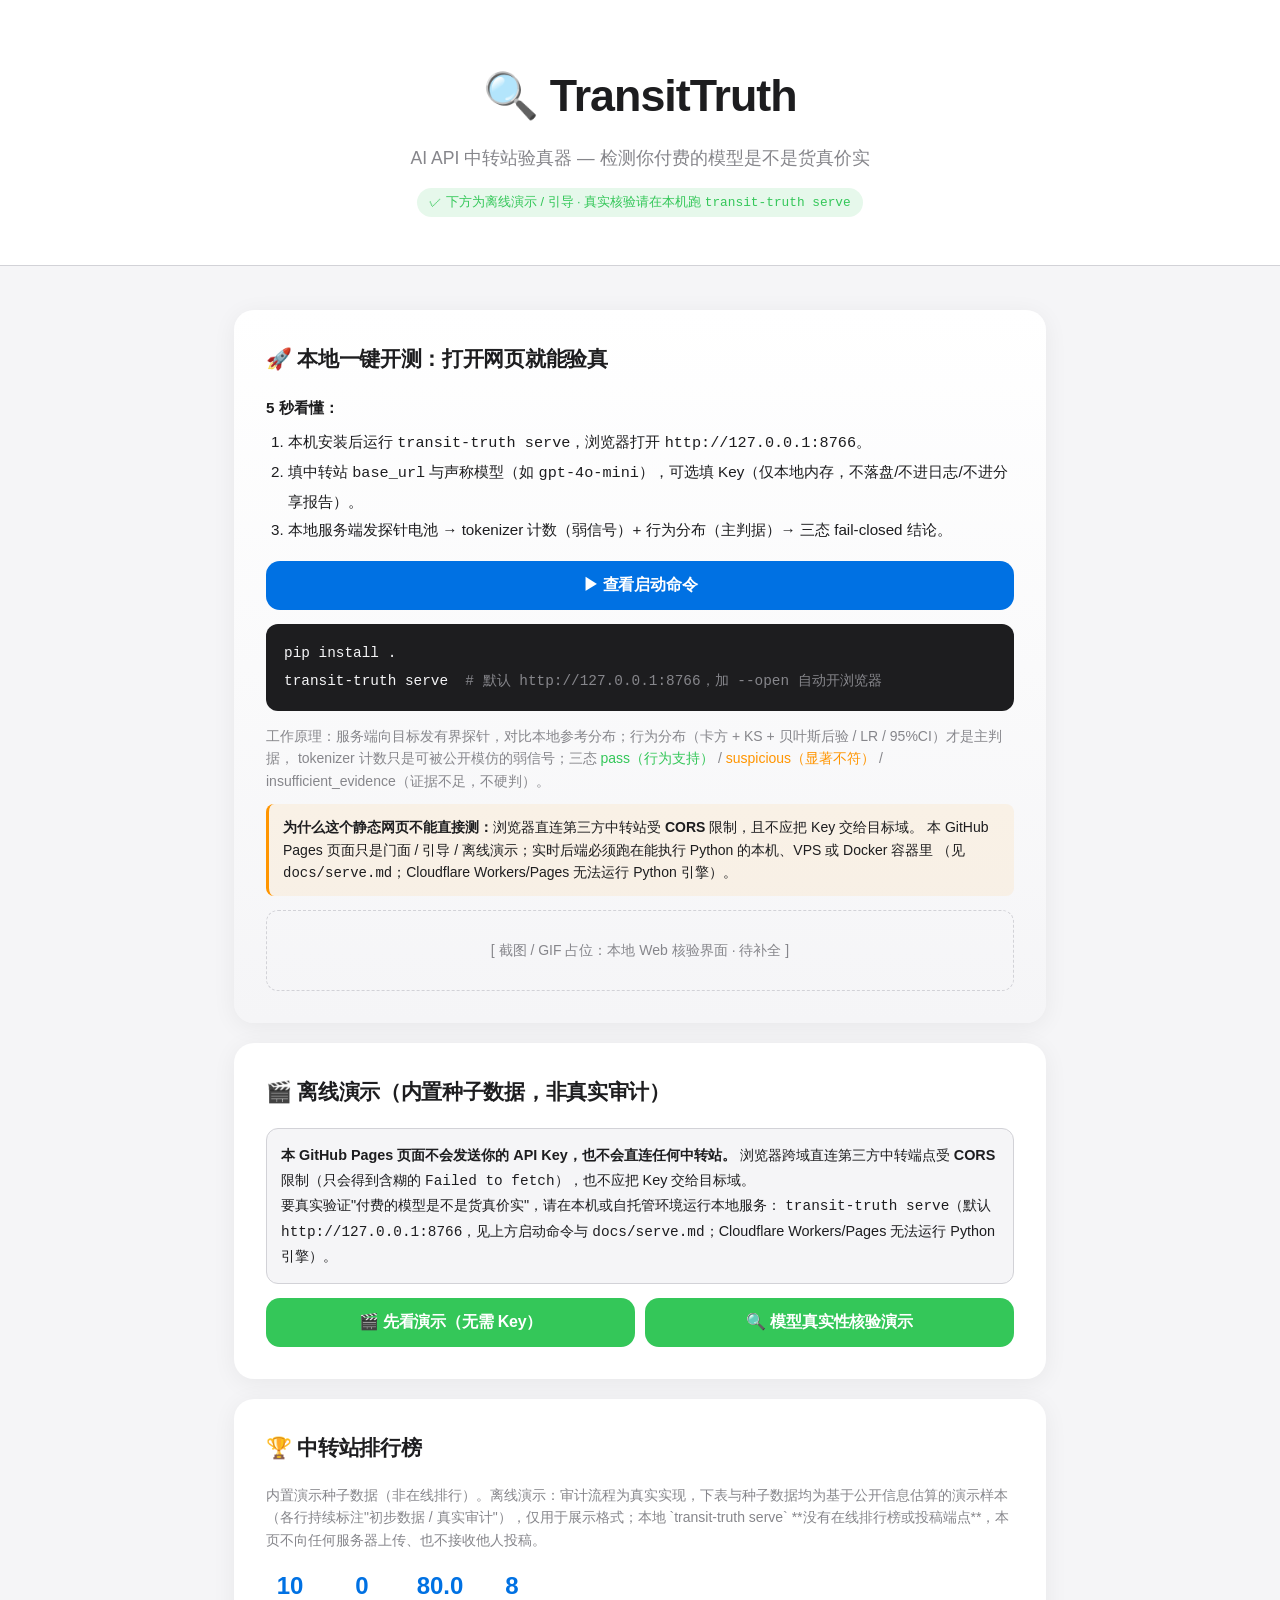
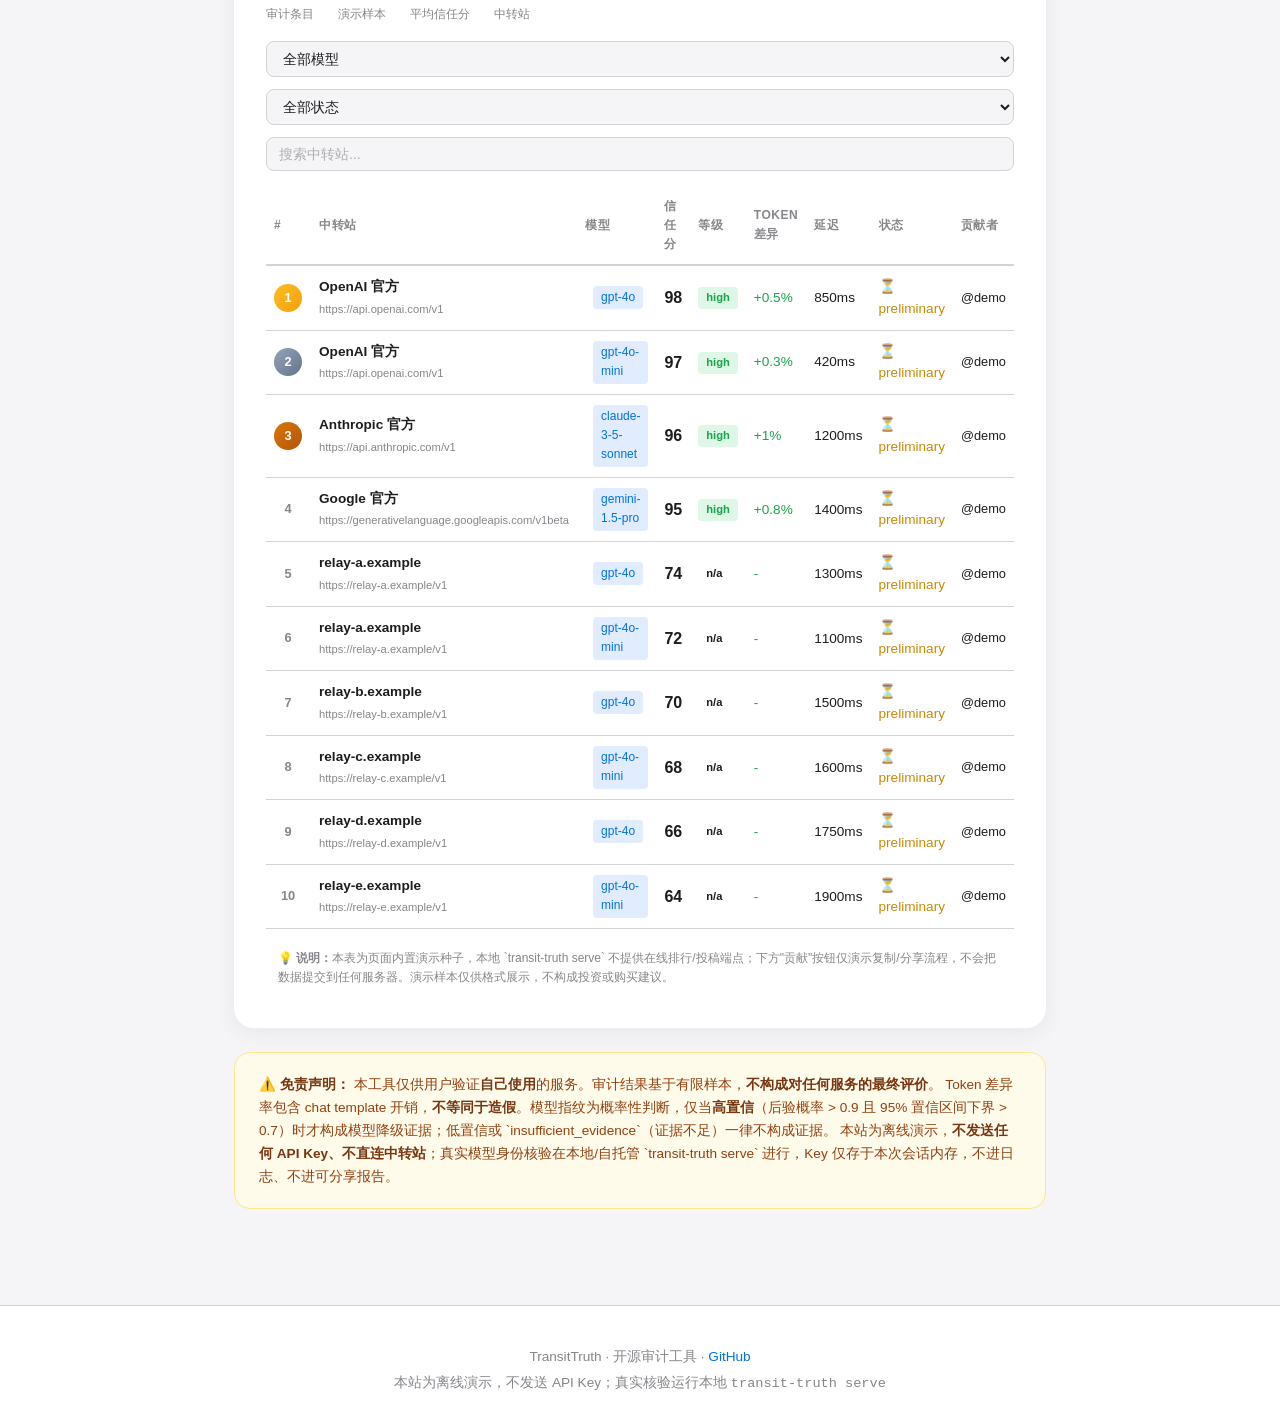
==== index.html @ bf2144f4 "docs: align honesty wording, drop fictional channels, remove orphaned facade table/CSS - README: bac" ====
<!DOCTYPE html>
<html lang="zh-CN">
<head>
<meta charset="UTF-8">
<meta name="viewport" content="width=device-width, initial-scale=1.0">
<title>TransitTruth - AI API 安全审计平台</title>
<meta name="description" content="TransitTruth 本地/自托管模型身份核验工具：行为指纹 + tokenizer 比对，三态 fail-closed 报告，识别中转站模型降级/偷换。本站为离线演示与引导，真实核验运行本地 transit-truth serve。">
<link rel="icon" href="data:image/svg+xml,%3Csvg xmlns='http://www.w3.org/2000/svg' viewBox='0 0 100 100'%3E%3Crect width='100' height='100' rx='22' fill='%231d1d1f'/%3E%3Ctext x='50' y='68' font-size='52' text-anchor='middle'%3E%F0%9F%9B%A1%3C/text%3E%3C/svg%3E">
<meta property="og:type" content="website">
<meta property="og:site_name" content="TransitTruth">
<meta property="og:title" content="TransitTruth — 你付费的模型是真的吗？本地一键核验">
<meta property="og:description" content="本地/自托管 transit-truth serve 发探针比对行为指纹与 tokenizer，识别模型降级/偷换。本站为离线演示，不发送任何 API Key。">
<meta property="og:url" content="https://dafahaha.github.io/transit-truth/">
<meta property="og:image" content="https://dafahaha.github.io/transit-truth/docs/banner_1280x640.png">
<meta property="og:image:width" content="1280">
<meta property="og:image:height" content="640">
<meta name="twitter:card" content="summary_large_image">
<meta name="twitter:title" content="TransitTruth — 你的 GPT-4 是真的吗？">
<meta name="twitter:description" content="本地 transit-truth serve 核验中转站模型真伪；本站为离线演示，不发送 API Key。">
<meta name="twitter:image" content="https://dafahaha.github.io/transit-truth/docs/banner_1280x640.png">
<style>
  :root {
    --bg: #f5f5f7;
    --card: #ffffff;
    --card-bg: rgba(255, 255, 255, 0.72);
    --bg-secondary: #ffffff;
    --border: #d2d2d7;
    --text: #1d1d1f;
    --muted: #86868b;
    --accent: #0071e3;
    --accent-hover: #0077ed;
    --green: #34c759;
    --yellow: #ffcc00;
    --orange: #ff9500;
    --red: #ff3b30;
    --purple: #af52de;
    --shadow: 0 4px 24px rgba(0, 0, 0, 0.06);
    --shadow-hover: 0 8px 32px rgba(0, 0, 0, 0.1);
  }
  * { margin: 0; padding: 0; box-sizing: border-box; }
  body {
    font-family: -apple-system, BlinkMacSystemFont, "SF Pro Display", "SF Pro Text", "Helvetica Neue", Helvetica, Arial, sans-serif;
    background: var(--bg);
    color: var(--text);
    min-height: 100vh;
    line-height: 1.6;
    -webkit-font-smoothing: antialiased;
    -moz-osx-font-smoothing: grayscale;
  }
  .container { max-width: 860px; margin: 0 auto; padding: 24px; }
  header {
    text-align: center;
    padding: 60px 20px 48px;
    background: #ffffff;
    border-bottom: 1px solid var(--border);
  }
  header h1 {
    font-size: 2.8rem;
    font-weight: 700;
    color: var(--text);
    letter-spacing: -1px;
    margin-bottom: 12px;
  }
  header h1 .accent { color: var(--accent); }
  header p { color: var(--muted); font-size: 1.1rem; font-weight: 400; }
  .badge {
    display: inline-block;
    padding: 4px 12px;
    border-radius: 20px;
    font-size: 0.8rem;
    font-weight: 500;
    margin-top: 16px;
    background: rgba(0, 113, 227, 0.1);
    color: var(--accent);
  }
  .badge-green { background: rgba(52, 199, 89, 0.12); color: var(--green); }
  .card {
    background: var(--card);
    border: none;
    border-radius: 20px;
    padding: 32px;
    margin: 20px 0;
    box-shadow: var(--shadow);
    transition: box-shadow 0.3s ease;
  }
  .card:hover { box-shadow: var(--shadow-hover); }
  .card h2 {
    font-size: 1.3rem;
    font-weight: 600;
    margin-bottom: 20px;
    display: flex;
    align-items: center;
    gap: 10px;
    letter-spacing: -0.3px;
  }
  .form-group { margin-bottom: 20px; }
  .form-group label {
    display: block;
    font-size: 0.9rem;
    font-weight: 500;
    margin-bottom: 8px;
    color: var(--text);
  }
  .form-group label .required { color: var(--red); }
  input, select {
    width: 100%;
    padding: 14px 16px;
    background: #f5f5f7;
    border: 1.5px solid transparent;
    border-radius: 12px;
    color: var(--text);
    font-size: 0.95rem;
    transition: all 0.2s ease;
    font-family: inherit;
  }
  input:focus, select:focus {
    outline: none;
    border-color: var(--accent);
    background: #ffffff;
    box-shadow: 0 0 0 4px rgba(0, 113, 227, 0.1);
  }
  input::placeholder { color: #aeaeb2; }
  .row { display: flex; gap: 16px; }
  .row .form-group { flex: 1; }
  .mode-toggle {
    display: flex;
    gap: 8px;
    margin-bottom: 20px;
    background: #f5f5f7;
    padding: 4px;
    border-radius: 12px;
  }
  .mode-btn {
    flex: 1;
    padding: 10px;
    background: transparent;
    border: none;
    border-radius: 8px;
    color: var(--muted);
    cursor: pointer;
    font-size: 0.9rem;
    font-weight: 500;
    transition: all 0.2s ease;
    font-family: inherit;
  }
  .mode-btn.active {
    background: #ffffff;
    color: var(--text);
    box-shadow: 0 2px 8px rgba(0, 0, 0, 0.08);
  }
  .btn {
    display: inline-flex;
    align-items: center;
    justify-content: center;
    gap: 8px;
    padding: 14px 28px;
    background: var(--accent);
    color: white;
    border: none;
    border-radius: 8px;
    font-size: 1rem;
    font-weight: 600;
    cursor: pointer;
    transition: all 0.2s ease;
    width: 100%;
    border: none;
    border-radius: 14px;
    background: var(--accent);
    color: #ffffff;
    font-family: inherit;
    letter-spacing: -0.2px;
  }
  .btn:hover { background: var(--accent-hover); transform: translateY(-1px); box-shadow: 0 4px 12px rgba(0, 113, 227, 0.3); }
  .btn:active { transform: translateY(0); }
  .btn:disabled { background: #aeaeb2; cursor: not-allowed; transform: none; box-shadow: none; }
  .btn-row { display: flex; gap: 10px; }
  .btn-row .btn { flex: 1; }
  .btn-demo { background: #34c759; }
  .btn-demo:hover { background: #28a745; box-shadow: 0 4px 12px rgba(52, 199, 89, 0.3); }
  .btn-secondary {
    background: #f5f5f7;
    border: none;
    color: var(--text);
  }
  .btn-secondary:hover { background: #e8e8ed; color: var(--text); transform: translateY(-1px); box-shadow: 0 4px 12px rgba(0, 0, 0, 0.08); }
  .progress-container {
    margin: 24px 0;
    display: none;
  }
  .progress-bar {
    width: 100%;
    height: 6px;
    background: #e8e8ed;
    border-radius: 3px;
    overflow: hidden;
  }
  .progress-fill {
    height: 100%;
    background: var(--accent);
    border-radius: 3px;
    transition: width 0.3s ease;
    width: 0%;
  }
  .progress-text {
    text-align: center;
    font-size: 0.85rem;
    color: var(--muted);
    margin-top: 10px;
  }
  .result-header {
    display: flex;
    align-items: center;
    justify-content: space-between;
    margin-bottom: 24px;
    padding-bottom: 24px;
    border-bottom: 1px solid #f0f0f0;
  }
  .score-circle {
    width: 96px;
    height: 96px;
    border-radius: 50%;
    display: flex;
    flex-direction: column;
    align-items: center;
    justify-content: center;
    font-weight: 700;
  }
  .score-circle .score { font-size: 1.8rem; letter-spacing: -1px; }
  .score-circle .label { font-size: 0.7rem; opacity: 0.7; font-weight: 500; }
  .score-high { background: rgba(52, 199, 89, 0.12); color: var(--green); }
  .score-medium { background: rgba(255, 204, 0, 0.15); color: #b8860b; }
  .score-low { background: rgba(255, 149, 0, 0.12); color: var(--orange); }
  .score-critical { background: rgba(255, 59, 48, 0.1); color: var(--red); }
  .check-item {
    display: flex;
    align-items: center;
    padding: 14px 16px;
    background: #f5f5f7;
    border-radius: 12px;
    margin-bottom: 8px;
  }
  .check-icon {
    width: 28px;
    height: 28px;
    border-radius: 50%;
    display: flex;
    align-items: center;
    justify-content: center;
    font-size: 0.8rem;
    font-weight: 700;
    margin-right: 12px;
    flex-shrink: 0;
  }
  .check-pass { background: rgba(34,197,94,0.15); color: var(--green); }
  .check-fail { background: rgba(239,68,68,0.15); color: var(--red); }
  .check-info { width: 100%; }
  .check-name { font-weight: 600; font-size: 0.9rem; }
  .check-details { font-size: 0.8rem; color: var(--muted); margin-top: 2px; }
  .check-score { margin-left: auto; font-weight: 700; font-size: 0.9rem; }

  /* 模型参考数据样式 */
  .model-reference {
    background: #f5f5f7;
    border-radius: 16px;
    padding: 20px 24px;
    margin: 20px 0;
  }
  .ref-header {
    display: flex;
    justify-content: space-between;
    align-items: center;
    margin-bottom: 16px;
    flex-wrap: wrap;
    gap: 8px;
  }
  .ref-title { font-weight: 600; font-size: 1rem; color: var(--text); }
  .ref-source { font-size: 0.75rem; color: var(--muted); }
  .ref-grid {
    display: grid;
    grid-template-columns: repeat(auto-fill, minmax(140px, 1fr));
    gap: 12px;
  }
  .ref-item {
    background: #ffffff;
    border-radius: 12px;
    padding: 12px 14px;
  }
  .ref-label { font-size: 0.75rem; color: var(--muted); margin-bottom: 4px; }
  .ref-value { font-size: 0.95rem; font-weight: 600; color: var(--text); }
  .ref-unit { font-size: 0.7rem; color: var(--muted); font-weight: 400; margin-left: 2px; }
  .tier-badge {
    display: inline-block;
    padding: 2px 8px;
    border-radius: 6px;
    font-size: 0.75rem;
    font-weight: 600;
  }
  .tier-旗舰 { background: rgba(0, 113, 227, 0.1); color: var(--accent); }
  .tier-中端 { background: rgba(255, 149, 0, 0.1); color: var(--orange); }
  .tier-轻量 { background: rgba(52, 199, 89, 0.1); color: var(--green); }
  .ref-compare {
    margin-top: 16px;
    padding-top: 16px;
    border-top: 1px solid #e8e8ed;
  }
  .ref-compare-title { font-size: 0.85rem; font-weight: 600; margin-bottom: 8px; }
  .ref-compare-row {
    display: flex;
    gap: 16px;
    font-size: 0.85rem;
    color: var(--muted);
    flex-wrap: wrap;
    align-items: center;
  }
  .ref-compare-result { font-weight: 600; }
  .ref-compare-result.good { color: var(--green); }
  .ref-compare-result.bad { color: var(--red); }

  .detail-section { margin-top: 20px; }
  .detail-section h3 {
    font-size: 1rem;
    margin-bottom: 12px;
    color: var(--muted);
    border-bottom: 1px solid var(--border);
    padding-bottom: 8px;
  }
  .data-table { width: 100%; font-size: 0.85rem; border-collapse: collapse; }
  .data-table td { padding: 6px 8px; border-bottom: 1px solid var(--border); }
  .data-table td:first-child { color: var(--muted); font-weight: 600; width: 40%; }
  .actions { display: flex; gap: 12px; margin-top: 24px; flex-wrap: wrap; }
  .actions .btn { flex: 1; min-width: 140px; font-size: 0.9rem; padding: 12px 16px; }
  .disclaimer {
    background: #fffbeb;
    border: 1px solid #fde68a;
    border-radius: 16px;
    padding: 20px 24px;
    margin: 24px 0;
    font-size: 0.85rem;
    color: #92400e;
    line-height: 1.7;
  }
  .disclaimer strong { color: #78350f; }
  footer {
    text-align: center;
    padding: 40px 20px;
    color: var(--muted);
    font-size: 0.85rem;
    border-top: 1px solid var(--border);
    margin-top: 48px;
    background: #ffffff;
  }
  footer a { color: var(--accent); text-decoration: none; font-weight: 500; }
  footer a:hover { text-decoration: underline; }
  .hidden { display: none !important; }
  .loading-dots::after {
    content: '';
    animation: dots 1.5s steps(4, end) infinite;
  }
  @keyframes dots {
    0%, 20% { content: ''; }
    40% { content: '.'; }
    60% { content: '..'; }
    80%, 100% { content: '...'; }
  }
  .model-tag {
    display: inline-block;
    padding: 2px 8px;
    background: rgba(59,130,246,0.15);
    color: var(--accent);
    border-radius: 4px;
    font-size: 0.75rem;
    margin-left: 8px;
  }
  /* ─── 排行榜样式 ─── */
  .ranking-controls {
    display: flex;
    gap: 12px;
    margin-bottom: 16px;
    flex-wrap: wrap;
    align-items: center;
  }
  .ranking-controls select, .ranking-controls input {
    padding: 8px 12px;
    border: 1px solid var(--border);
    border-radius: 8px;
    font-size: 0.875rem;
    background: var(--bg);
    color: var(--text);
  }
  .ranking-controls select:focus, .ranking-controls input:focus {
    outline: none;
    border-color: var(--accent);
  }
  .ranking-table {
    width: 100%;
    border-collapse: collapse;
    font-size: 0.85rem;
  }
  .ranking-table th {
    text-align: left;
    padding: 10px 8px;
    border-bottom: 2px solid var(--border);
    color: var(--muted);
    font-weight: 600;
    font-size: 0.75rem;
    text-transform: uppercase;
    letter-spacing: 0.5px;
    cursor: pointer;
    user-select: none;
  }
  .ranking-table th:hover {
    color: var(--accent);
  }
  .ranking-table th.sorted::after {
    content: ' ↓';
  }
  .ranking-table th.sorted-asc::after {
    content: ' ↑';
  }
  .ranking-table td {
    padding: 10px 8px;
    border-bottom: 1px solid var(--border);
  }
  .ranking-table tr:hover {
    background: rgba(59,130,246,0.04);
  }
  .rank-badge {
    display: inline-flex;
    align-items: center;
    justify-content: center;
    width: 28px;
    height: 28px;
    border-radius: 50%;
    font-weight: 700;
    font-size: 0.8rem;
  }
  .rank-1 { background: linear-gradient(135deg, #fbbf24, #f59e0b); color: white; }
  .rank-2 { background: linear-gradient(135deg, #94a3b8, #64748b); color: white; }
  .rank-3 { background: linear-gradient(135deg, #d97706, #b45309); color: white; }
  .rank-other { background: var(--bg-secondary); color: var(--muted); }
  .trust-badge {
    display: inline-block;
    padding: 2px 8px;
    border-radius: 4px;
    font-size: 0.7rem;
    font-weight: 600;
  }
  .trust-high { background: rgba(34,197,94,0.15); color: #16a34a; }
  .trust-medium { background: rgba(234,179,8,0.15); color: #ca8a04; }
  .trust-low { background: rgba(249,115,22,0.15); color: #ea580c; }
  .trust-critical { background: rgba(239,68,68,0.15); color: #dc2626; }
  .status-verified { color: #16a34a; font-weight: 600; }
  .status-preliminary { color: #ca8a04; }
  .ranking-summary {
    display: flex;
    gap: 24px;
    margin-bottom: 16px;
    flex-wrap: wrap;
  }
  .ranking-stat {
    text-align: center;
  }
  .ranking-stat .value {
    font-size: 1.5rem;
    font-weight: 700;
    color: var(--accent);
  }
  .ranking-stat .label {
    font-size: 0.75rem;
    color: var(--muted);
  }
  .ranking-note {
    font-size: 0.75rem;
    color: var(--muted);
    margin-top: 12px;
    padding: 8px 12px;
    background: var(--bg-secondary);
    border-radius: 8px;
  }

  /* ── 行为指纹分布条形图 ─────────────────────── */
  .fp-chart-legend { display:flex; gap:20px; align-items:center; font-size:0.8rem; color:var(--muted); margin:6px 0 14px; }
  .fp-chart-legend .swatch { display:inline-block; width:12px; height:12px; border-radius:3px; margin-right:6px; vertical-align:-1px; }
  .fp-probe { margin-bottom:18px; }
  .fp-probe-title { font-size:0.92rem; font-weight:600; margin-bottom:8px; color:var(--text); }
  .fp-probe-title .fp-anno { font-weight:500; color:var(--red); font-size:0.8rem; margin-left:8px; }
  .fp-row { display:flex; align-items:center; gap:10px; margin:5px 0; }
  .fp-opt { flex:0 0 52px; font-size:0.78rem; color:var(--muted); text-align:right; }
  .fp-track { position:relative; flex:1; height:14px; background:transparent; }
  .fp-ref { position:absolute; left:0; top:0; height:5px; background:#d2d2d7; border-radius:3px; }
  .fp-emp { position:absolute; left:0; top:7px; height:7px; background:var(--accent); border-radius:4px; min-width:2px; }
  .fp-val { flex:0 0 64px; font-size:0.75rem; font-weight:600; color:var(--text); }

  /* ── 移动端断点 ─────────────────────────────── */
  @media (max-width: 600px) {
    .container { padding: 16px; }
    header { padding: 40px 16px 32px; }
    header h1 { font-size: 2rem; letter-spacing: -0.5px; }
    header p { font-size: 0.98rem; }
    .card { padding: 20px; border-radius: 16px; }
    .row { flex-direction: column; gap: 0; }
    .row .form-group { flex: auto; }
    .mode-toggle { flex-direction: column; }
    .btn-row { flex-direction: column; }
    .btn-row .btn { width: 100%; }
    .actions { flex-wrap: wrap; }
    .actions .btn { flex: 1 1 45%; }
    .result-header { flex-direction: column; align-items: flex-start; gap: 16px; }
    .score-circle { align-self: flex-start; }
    .fp-opt { flex-basis: 44px; }
    .fp-val { flex-basis: 56px; font-size: 0.7rem; }
  }
</style>
</head>
<body>

<header>
  <h1>🔍 TransitTruth</h1>
  <p>AI API 中转站验真器 — 检测你付费的模型是不是货真价实</p>
  <span class="badge badge-green">✓ 下方为离线演示 / 引导 · 真实核验请在本机跑 <code>transit-truth serve</code></span>
</header>

<div class="container">

  <!-- v0.5.0 本地 Web 门面：5 秒看懂 + CTA + 诚实 CORS 边界 -->
  <div class="card" id="serve-hero" style="background:linear-gradient(180deg,#fff,#f5f5f7);">
    <h2>🚀 本地一键开测：打开网页就能验真</h2>
    <div style="font-size:0.95rem;color:var(--text);margin:12px 0;">
      <strong>5 秒看懂：</strong>
      <ol style="margin:8px 0 0 22px;line-height:1.9;">
        <li>本机安装后运行 <code>transit-truth serve</code>，浏览器打开 <code>http://127.0.0.1:8766</code>。</li>
        <li>填中转站 <code>base_url</code> 与声称模型（如 <code>gpt-4o-mini</code>），可选填 Key（仅本地内存，不落盘/不进日志/不进分享报告）。</li>
        <li>本地服务端发探针电池 → tokenizer 计数（弱信号）+ 行为分布（主判据）→ 三态 fail-closed 结论。</li>
      </ol>
    </div>
    <div class="btn-row" style="margin-top:16px;">
      <button class="btn" onclick="document.getElementById('serve-cmd').scrollIntoView()">▶ 查看启动命令</button>
    </div>
    <div id="serve-cmd" style="background:#1d1d1f;color:#f5f5f7;border-radius:12px;padding:16px 18px;margin:14px 0;font-family:Menlo,Consolas,monospace;font-size:0.9rem;line-height:1.9;overflow-x:auto;">
      pip install .<br>
      transit-truth serve &nbsp;<span style="color:#86868b"># 默认 http://127.0.0.1:8766，加 --open 自动开浏览器</span>
    </div>
    <p style="font-size:0.875rem;color:var(--muted);">
      工作原理：服务端向目标发有界探针，对比本地参考分布；行为分布（卡方 + KS + 贝叶斯后验 / LR / 95%CI）才是主判据，
      tokenizer 计数只是可被公开模仿的弱信号；三态 <span style="color:var(--green)">pass（行为支持）</span> /
      <span style="color:var(--orange)">suspicious（显著不符）</span> /
      <span style="color:var(--muted)">insufficient_evidence（证据不足，不硬判）</span>。
    </p>
    <div style="border-left:3px solid var(--orange);background:rgba(255,149,0,0.08);padding:12px 14px;border-radius:8px;font-size:0.875rem;color:var(--text);margin-top:12px;">
      <strong>为什么这个静态网页不能直接测：</strong>浏览器直连第三方中转站受 <strong>CORS</strong> 限制，且不应把 Key 交给目标域。
      本 GitHub Pages 页面只是门面 / 引导 / 离线演示；实时后端必须跑在能执行 Python 的本机、VPS 或 Docker 容器里
      （见 <code>docs/serve.md</code>；Cloudflare Workers/Pages 无法运行 Python 引擎）。
    </div>
    <!-- 截图占位：UI 截图/GIF 统一在后续补全，先留明确占位，不伪造。 -->
    <div style="margin-top:14px;padding:28px;border:1.5px dashed var(--border);border-radius:12px;text-align:center;color:var(--muted);font-size:0.875rem;">
      [ 截图 / GIF 占位：本地 Web 核验界面 · 待补全 ]
    </div>
  </div>

  <!-- 离线演示面板（本静态页不发送 key、不直连中转站；真实核验走本地 serve） -->
  <div class="card" id="input-card">
    <h2>🎬 离线演示（内置种子数据，非真实审计）</h2>
    <div style="padding:14px;border:1.5px solid var(--border);border-radius:12px;background:var(--bg);font-size:0.9rem;line-height:1.7;">
      <strong>本 GitHub Pages 页面不会发送你的 API Key，也不会直连任何中转站。</strong>
      浏览器跨域直连第三方中转端点受 <strong>CORS</strong> 限制（只会得到含糊的
      <code>Failed to fetch</code>），也不应把 Key 交给目标域。<br>
      要真实验证"付费的模型是不是货真价实"，请在本机或自托管环境运行本地服务：
      <code>transit-truth serve</code>（默认 <code>http://127.0.0.1:8766</code>，见上方启动命令与
      <code>docs/serve.md</code>；Cloudflare Workers/Pages 无法运行 Python 引擎）。
    </div>
    <div class="btn-row" style="margin-top:14px;">
      <button class="btn btn-demo" id="demo-btn" onclick="runDemo()">🎬 先看演示（无需 Key）</button>
      <button class="btn btn-demo" id="verify-demo-btn" onclick="runVerifyDemo()">🔍 模型真实性核验演示</button>
    </div>
  </div>

  <!-- 进度 -->
  <div class="progress-container" id="progress-container">
    <div class="progress-bar"><div class="progress-fill" id="progress-fill"></div></div>
    <div class="progress-text" id="progress-text">正在初始化...</div>
  </div>

  <!-- 结果 -->
  <div class="card hidden" id="result-card">
    <h2>📊 审计结果</h2>

    <div class="result-header">
      <div>
        <div style="font-size:1.1rem;font-weight:600;" id="result-model"></div>
        <div style="font-size:0.85rem;color:var(--muted);" id="result-relay"></div>
      </div>
      <div class="score-circle" id="score-circle">
        <div class="score" id="score-value">--</div>
        <div class="label" id="score-label">信任分</div>
      </div>
    </div>

    <div class="model-reference hidden" id="model-reference-container"></div>

    <div id="checks-container"></div>

    <div class="detail-section" id="token-detail"></div>
    <div class="detail-section" id="fingerprint-detail"></div>
    <div class="detail-section" id="latency-detail"></div>

    <div class="actions">
      <button class="btn btn-secondary" onclick="exportJSON()">📥 导出 JSON</button>
      <button class="btn btn-secondary" onclick="copyResult()">📋 复制结果</button>
      <button class="btn btn-secondary" onclick="generateShareCard()">🖼️ 分享卡片</button>
    </div>
  </div>

  <!-- 分享卡片预览 -->
  <div class="card hidden" id="share-card-section">
    <h2>🖼️ 分享卡片</h2>
    <p style="color:var(--muted);font-size:0.875rem;margin-bottom:16px;">
      生成精美的审计报告分享图，一键下载分享到社交媒体。
    </p>
    <div style="text-align:center;margin-bottom:16px;">
      <canvas id="share-canvas" width="1200" height="630" style="max-width:100%;border-radius:12px;border:1px solid var(--border);"></canvas>
    </div>
    <div class="actions" style="justify-content:center;">
      <button class="btn" onclick="downloadShareCard()">⬇️ 下载图片</button>
      <button class="btn btn-secondary" onclick="copyShareCard()">📋 复制图片</button>
    </div>
  </div>

  <!-- 排行榜 -->
  <div class="card" id="ranking-card">
    <h2>🏆 中转站排行榜</h2>
    <p style="color:var(--muted);font-size:0.875rem;margin-bottom:16px;">
      内置演示种子数据（非在线排行）。离线演示：审计流程为真实实现，下表与种子数据均为基于公开信息估算的演示样本（各行持续标注"初步数据 / 真实审计"），仅用于展示格式；本地 `transit-truth serve` **没有在线排行榜或投稿端点**，本页不向任何服务器上传、也不接收他人投稿。
    </p>

    <div class="ranking-summary" id="ranking-summary"></div>

    <div class="ranking-controls">
      <select id="ranking-model-filter" onchange="renderRanking()">
        <option value="">全部模型</option>
        <option value="gpt-4o">gpt-4o</option>
        <option value="gpt-4o-mini">gpt-4o-mini</option>
        <option value="claude-3-5-sonnet">claude-3-5-sonnet</option>
        <option value="gemini-1.5-pro">gemini-1.5-pro</option>
      </select>
      <select id="ranking-status-filter" onchange="renderRanking()">
        <option value="">全部状态</option>
        <option value="verified">✅ 已验证</option>
        <option value="preliminary">⏳ 初步数据</option>
      </select>
      <input type="text" id="ranking-search" placeholder="搜索中转站..." oninput="renderRanking()" style="flex:1;min-width:150px;">
    </div>

    <div style="overflow-x:auto;">
      <table class="ranking-table" id="ranking-table">
        <thead>
          <tr>
            <th onclick="sortRanking('rank')" style="width:50px;">#</th>
            <th onclick="sortRanking('relay')">中转站</th>
            <th onclick="sortRanking('model')">模型</th>
            <th onclick="sortRanking('overall_score')">信任分</th>
            <th onclick="sortRanking('trust_level')">等级</th>
            <th onclick="sortRanking('token_inflation_pct')">Token差异</th>
            <th onclick="sortRanking('avg_latency_ms')">延迟</th>
            <th onclick="sortRanking('status')">状态</th>
            <th>贡献者</th>
          </tr>
        </thead>
        <tbody id="ranking-tbody"></tbody>
      </table>
    </div>

    <div class="ranking-note">
      💡 <strong>说明：</strong>本表为页面内置演示种子，本地 `transit-truth serve` 不提供在线排行/投稿端点；下方"贡献"按钮仅演示复制/分享流程，不会把数据提交到任何服务器。演示样本仅供格式展示，不构成投资或购买建议。
    </div>
  </div>

  <!-- 免责声明 -->
  <div class="disclaimer">
    <strong>⚠️ 免责声明：</strong>
    本工具仅供用户验证<strong>自己使用</strong>的服务。审计结果基于有限样本，<strong>不构成对任何服务的最终评价</strong>。
    Token 差异率包含 chat template 开销，<strong>不等同于造假</strong>。模型指纹为概率性判断，仅当<strong>高置信</strong>（后验概率 &gt; 0.9 且 95% 置信区间下界 &gt; 0.7）时才构成模型降级证据；低置信或 `insufficient_evidence`（证据不足）一律不构成证据。
    本站为离线演示，<strong>不发送任何 API Key、不直连中转站</strong>；真实模型身份核验在本地/自托管 `transit-truth serve` 进行，Key 仅存于本次会话内存，不进日志、不进可分享报告。
  </div>

</div>

<footer>
  <p>TransitTruth · 开源审计工具 · <a href="https://github.com/dafahaha/transit-truth" target="_blank">GitHub</a></p>
  <p style="margin-top:4px;">本站为离线演示，不发送 API Key；真实核验运行本地 <code>transit-truth serve</code></p>
</footer>

<script type="module">
// ============================================================
// TransitTruth 离线演示脚本（内置种子数据；不直连中转站、不发送 Key）
// 真实模型身份核验由本地/自托管 `transit-truth serve` 的服务端发探针，
// 浏览器跨域直连受 CORS 限制，本站只做门面/引导/离线演示。
// ============================================================

// Escape a string before interpolating it into innerHTML. Strings coming from a
// relay (model ids, model echo) are attacker-controlled and must not be treated
// as raw HTML (DOM XSS defense, complements the DOM-built model dropdown).
function escapeHtml(str) {
  return String(str ?? '')
    .replace(/&/g, '&amp;')
    .replace(/</g, '&lt;')
    .replace(/>/g, '&gt;')
    .replace(/"/g, '&quot;')
    .replace(/'/g, '&#39;');
}

// ─── 探针定义 ──────────────────────────────────────────────
const TOKENIZER_PROBES = [
  { id: 'tok-digits', prompt: 'Repeat this string exactly: 123456789012345678901234567890', expected_range: [15, 35] },
  { id: 'tok-cjk', prompt: 'Repeat this string exactly: 人工智能强化学习具身智能机器人视觉语言模型', expected_range: [10, 40] },
  { id: 'tok-emoji', prompt: 'Repeat this string exactly: 🤖🧠🚀💻🎯🔥✨🌟💡🎨', expected_range: [10, 50] },
  { id: 'tok-code', prompt: 'Repeat this string exactly: def foo(x): return x*2+1  # test', expected_range: [10, 30] },
];

const BEHAVIORAL_PROBES = [
  { id: 'beh-random-100', prompt: 'Pick a random number between 1 and 100. Reply with ONLY the number.', max_tokens: 8 },
  { id: 'beh-random-color', prompt: 'Name a random color. Reply with ONLY the color name.', max_tokens: 8 },
  { id: 'beh-coin-flip', prompt: 'Flip a coin. Reply with ONLY heads or tails.', max_tokens: 4 },
  { id: 'beh-random-letter', prompt: 'Pick a random letter from A to Z. Reply with ONLY the letter.', max_tokens: 4 },
  { id: 'beh-dice-roll', prompt: 'Roll a six-sided die. Reply with ONLY the number 1-6.', max_tokens: 4 },
  { id: 'beh-random-animal', prompt: 'Name a random animal. Reply with ONLY the animal name.', max_tokens: 8 },
  { id: 'beh-random-day', prompt: 'Pick a random day of the week. Reply with ONLY the day name.', max_tokens: 8 },
  { id: 'beh-number-1-10', prompt: 'Pick a random number between 1 and 10. Reply with ONLY the number.', max_tokens: 4 },
  // 中文行为探针（文化偏好差异更大，区分度更高）
  { id: 'beh-zh-number', prompt: '从一到十中选一个随机中文数字。只回复这个中文数字。', max_tokens: 4 },
  { id: 'beh-zh-color', prompt: '从红、橙、黄、绿、青、蓝、紫中选一个随机颜色。只回复这个颜色名称。', max_tokens: 4 },
  { id: 'beh-zh-festival', prompt: '从春节、元宵、清明、端午、中秋、重阳中选一个随机中国传统节日。只回复节日名称。', max_tokens: 8 },
  { id: 'beh-zh-surname', prompt: '从赵、钱、孙、李、周、吴、郑、王中选一个随机中文姓氏。只回复这个姓氏。', max_tokens: 4 },
  { id: 'beh-zh-city', prompt: '从北京、上海、广州、深圳、杭州、成都中选一个随机中国城市。只回复城市名称。', max_tokens: 8 },
  { id: 'beh-zh-food', prompt: '从麻婆豆腐、宫保鸡丁、红烧肉、糖醋排骨、鱼香肉丝中选一个随机中国菜。只回复菜名。', max_tokens: 8 },
];

const CAPABILITY_PROBES = [
  { id: 'cap-simple-math', prompt: 'What is 17 * 23? Reply with ONLY the number.', expected: ['391'], max_tokens: 8 },
  { id: 'cap-logic', prompt: 'If all cats are animals and some animals are black, can we conclude some cats are black? Answer yes or no only.', expected: ['no', 'No', 'NO'], max_tokens: 4 },
  { id: 'cap-reasoning', prompt: 'A bat and a ball cost $1.10 in total. The bat costs $1.00 more than the ball. How much does the ball cost? Reply with ONLY the number of cents.', expected: ['5', '5 cents'], max_tokens: 8 },
];

// ─── 模型参考数据（来自Artificial Analysis / LMArena / 官方文档）───
const MODEL_REFERENCE = {
  'gpt-4o': { name: 'GPT-4o', provider: 'OpenAI', tier: '旗舰', inputPrice: 2.5, outputPrice: 10.0, intelligence: 78.5, elo: 1285, ttft: 0.65, speed: 80, context: '128K', release: '2024-05' },
  'gpt-4o-mini': { name: 'GPT-4o Mini', provider: 'OpenAI', tier: '轻量', inputPrice: 0.15, outputPrice: 0.6, intelligence: 68.2, elo: 1180, ttft: 0.45, speed: 150, context: '128K', release: '2024-07' },
  'gpt-4-turbo': { name: 'GPT-4 Turbo', provider: 'OpenAI', tier: '旗舰', inputPrice: 10.0, outputPrice: 30.0, intelligence: 76.8, elo: 1270, ttft: 0.8, speed: 60, context: '128K', release: '2023-11' },
  'gpt-3.5-turbo': { name: 'GPT-3.5 Turbo', provider: 'OpenAI', tier: '中端', inputPrice: 0.5, outputPrice: 1.5, intelligence: 55.0, elo: 1050, ttft: 0.4, speed: 120, context: '16K', release: '2023-03' },
  'claude-3-5-sonnet': { name: 'Claude 3.5 Sonnet', provider: 'Anthropic', tier: '旗舰', inputPrice: 3.0, outputPrice: 15.0, intelligence: 82.3, elo: 1350, ttft: 0.7, speed: 70, context: '200K', release: '2024-06' },
  'claude-3-opus': { name: 'Claude 3 Opus', provider: 'Anthropic', tier: '旗舰', inputPrice: 15.0, outputPrice: 75.0, intelligence: 84.5, elo: 1380, ttft: 1.2, speed: 40, context: '200K', release: '2024-03' },
  'claude-3-haiku': { name: 'Claude 3 Haiku', provider: 'Anthropic', tier: '轻量', inputPrice: 0.25, outputPrice: 1.25, intelligence: 62.0, elo: 1120, ttft: 0.35, speed: 180, context: '200K', release: '2024-03' },
  'gemini-1.5-pro': { name: 'Gemini 1.5 Pro', provider: 'Google', tier: '旗舰', inputPrice: 1.25, outputPrice: 5.0, intelligence: 80.0, elo: 1320, ttft: 0.9, speed: 55, context: '1M', release: '2024-05' },
  'gemini-1.5-flash': { name: 'Gemini 1.5 Flash', provider: 'Google', tier: '轻量', inputPrice: 0.075, outputPrice: 0.3, intelligence: 65.0, elo: 1150, ttft: 0.4, speed: 160, context: '1M', release: '2024-05' },
  'llama-3.1-70b': { name: 'Llama 3.1 70B', provider: 'Meta', tier: '中端', inputPrice: 0.65, outputPrice: 2.75, intelligence: 68.0, elo: 1200, ttft: 0.6, speed: 90, context: '128K', release: '2024-07' },
  'qwen2.5-72b': { name: 'Qwen 2.5 72B', provider: 'Alibaba', tier: '中端', inputPrice: 0.4, outputPrice: 1.2, intelligence: 70.0, elo: 1220, ttft: 0.55, speed: 100, context: '128K', release: '2024-09' },
};

function getModelReference(modelName) {
  if (!modelName) return null;
  const name = modelName.toLowerCase().trim();
  // 精确匹配
  if (MODEL_REFERENCE[name]) return MODEL_REFERENCE[name];
  // 模糊匹配
  for (const [key, ref] of Object.entries(MODEL_REFERENCE)) {
    if (name.includes(key) || key.includes(name)) return ref;
  }
  return null;
}

// ─── 全局状态 ──────────────────────────────────────────────
let currentMode = 'quick';
let auditResult = null;

// ─── 模式切换 ──────────────────────────────────────────────
document.querySelectorAll('.mode-btn').forEach(btn => {
  btn.addEventListener('click', () => {
    document.querySelectorAll('.mode-btn').forEach(b => b.classList.remove('active'));
    btn.classList.add('active');
    currentMode = btn.dataset.mode;
  });
});


// ─── 主审计流程 ─────────────────────────────────────────────

// ─── 演示模式（无需 API Key） ─────────────────────
async function runDemo() {
  const btn = document.getElementById('demo-btn');
  const progressContainer = document.getElementById('progress-container');
  const resultCard = document.getElementById('result-card');

  btn.disabled = true;
  btn.textContent = '演示中...';
  resultCard.classList.add('hidden');
  progressContainer.style.display = 'block';

  // 演示场景：声称 gpt-4o 但发现降级迹象
  const demoSteps = [
    [10, '正在进行 Token 计数验证...'],
    [30, '正在运行模型指纹探针...'],
    [70, '正在检测延迟和协议...'],
    [90, '正在计算审计结果...'],
  ];
  for (const [pct, txt] of demoSteps) {
    updateProgress(pct, txt);
    await sleep(900);
  }

  // 构造模拟审计结果（可疑中转站场景）
  auditResult = {
    model: 'gpt-4o',
    base_url: 'https://demo-relay.example.com/v1',
    relay_name: '演示中转站',
    mode: 'quick',
    timestamp: new Date().toISOString(),
    duration_ms: 3600,
    checks: [
      {
        name: 'Token 计数验证',
        score: 30,
        passed: false,
        details: '实际预期 34 tokens，中转站报呂 42 tokens，差异率 +23.5%（扣除 chat template 后仍疑似虚高）',
      },
      {
        name: '模型指纹检测',
        score: 35,
        passed: false,
        details: '行为指纹更接近 gpt-4o-mini 的分布特征（随机数偏好 7的概率显著低于 gpt-4o 基准），家族匹配失败，置信度 82%',
      },
      {
        name: '延迟与协议',
        score: 70,
        passed: true,
        details: '平均延迟 1240ms（偏慢）；OpenAI 协议兼容、Usage 返回、Model 回显均正常',
      },
    ],
    token_comparison: {
      prompt_tokens_reported: 42,
      prompt_tokens_expected: 34,
      chat_template_overhead: 0,
      prompt_inflation_pct: 23.5,
      suspicious: true,
      discrepancy_note: '演示数据：已扣除 chat template 开销后仍存在差异，可疑',
    },
    fingerprint: {
      claimed_model: 'gpt-4o',
      detected_family: 'openai-gpt（偏向 gpt-4o-mini 特征）',
      detected_family_short: 'gpt-4o-mini-like',
      family_match: false,
      confidence: 0.82,
      capability: { passed: 3, total: 6, failure_rate: 0.5 },
      probe_distributions: [
        {
          name: '选 1-10 的数字',
          anomaly: '7 被 100% 选中（gpt-4o-mini 指纹）',
          options: ['1','2','3','4','5','6','7','8','9','10'],
          empirical: [0,0,0,0,0,0,1.00,0,0,0],
          reference: [0.1,0.1,0.1,0.1,0.1,0.1,0.1,0.1,0.1,0.1]
        },
        {
          name: '掷骰子',
          anomaly: '4 出现 96%，严重偏离均匀分布',
          options: ['1','2','3','4','5','6'],
          empirical: [0.02,0.00,0.02,0.96,0.00,0.00],
          reference: [0.167,0.167,0.167,0.167,0.167,0.167]
        },
        {
          name: '选随机动物',
          anomaly: 'Okapi 被选 76%（gpt-4o 独有偏好）',
          options: ['Cat','Dog','Okapi','Dolphin','Fox','Owl'],
          empirical: [0.05,0.05,0.76,0.05,0.05,0.04],
          reference: [0.167,0.167,0.167,0.167,0.167,0.167]
        },
        {
          name: '选随机字母',
          anomaly: 'K 被选 44%（gpt-4o 指纹）',
          options: ['A','E','G','K','R','T'],
          empirical: [0.06,0.08,0.10,0.44,0.16,0.16],
          reference: [0.167,0.167,0.167,0.167,0.167,0.167]
        }
      ]
    },
    latency: {
      avg_latency_ms: 1240,
      latencies: [1120, 1380, 1220],
      protocol_checks: { openai_compatible: true, usage_returned: true, model_echo: true },
    },
  };

  calculateFinalScore();
  updateProgress(100, '审计完成！（演示数据）');
  await sleep(500);
  progressContainer.style.display = 'none';
  showResult();

  btn.disabled = false;
  btn.textContent = '🎬 先看演示（无需 Key）';
}

// ─── 模型真实性核验演示（离线，无 Key，纯演示数据） ─────────────
async function runVerifyDemo() {
  const btn = document.getElementById('verify-demo-btn');
  const progressContainer = document.getElementById('progress-container');
  const progressFill = document.getElementById('progress-fill');
  const progressText = document.getElementById('progress-text');
  btn.disabled = true;

  const steps = [
    [15, '解析 base_url 并做 SSRF 校验…'],
    [35, '读取环境变量中的 API Key（不落盘）…'],
    [55, '跑有界探针电池（tokenizer + 行为，并发≤2）…'],
    [75, '对比本地参考指纹（Qwen / gpt-4o-mini）…'],
    [95, '统计判定：后验 / TVD / tokenizer 一致性…'],
  ];
  progressContainer.style.display = 'block';
  for (const [pct, txt] of steps) {
    updateProgress(pct, txt);
    await sleep(450);
  }

  const report = {
    claimed_model: 'gpt-4o-mini',
    verdict: 'suspicious',
    confidence: 'low',
    matched_reference: 'gpt-4o-mini',
    tokenizer_consistency: { score: 0.0, verdict: 'mismatch' },
    note: '演示：声称 gpt-4o-mini，但 tokenizer 计数与参考不符（疑似 Qwen 后端）。'
  };
  updateProgress(100, '核验完成（演示数据）');
  await sleep(400);
  progressContainer.style.display = 'none';
  btn.disabled = false;
  alert(
    '🔍 模型真实性核验报告（离线演示，未连接任何端点）\n\n' +
    'verdict: ' + report.verdict + '\n' +
    'claimed_model: ' + report.claimed_model + '\n' +
    'tokenizer 一致性: score=' + report.tokenizer_consistency.score +
    ' (' + report.tokenizer_consistency.verdict + ')\n\n' +
    report.note + '\n\n' +
    '三态结论: pass / suspicious / insufficient_evidence\n' +
    '（概率性辅助证据，非密码学证明，不做真伪裁判）'
  );
}

// 真实模型身份核验不在浏览器直连（CORS 限制，且不应把 Key 交给目标域）。

// ─── 计算最终分数 ───────────────────────────────────────────
function calculateFinalScore() {
  const scores = auditResult.checks.map(c => c.score);
  const weights = [0.35, 0.35, 0.30]; // Token, Fingerprint, Latency
  let weightedScore = 0;
  let totalWeight = 0;
  for (let i = 0; i < scores.length; i++) {
    const w = weights[i] || 0.33;
    weightedScore += scores[i] * w;
    totalWeight += w;
  }
  auditResult.overall_score = Math.round(weightedScore / totalWeight);

  if (auditResult.overall_score >= 80) auditResult.trust_level = 'high';
  else if (auditResult.overall_score >= 60) auditResult.trust_level = 'medium';
  else if (auditResult.overall_score >= 40) auditResult.trust_level = 'low';
  else auditResult.trust_level = 'critical';
}

// ─── 显示结果 ───────────────────────────────────────────────
function showResult() {
  const resultCard = document.getElementById('result-card');
  resultCard.classList.remove('hidden');

  document.getElementById('result-model').textContent = auditResult.model;
  document.getElementById('result-relay').textContent =
    `${auditResult.relay_name} · ${auditResult.base_url} · ${auditResult.mode === 'quick' ? '快速模式' : '深度模式'}`;

  // 分数圆环
  const scoreCircle = document.getElementById('score-circle');
  scoreCircle.className = 'score-circle score-' + auditResult.trust_level;
  document.getElementById('score-value').textContent = auditResult.overall_score;
  document.getElementById('score-label').textContent =
    { high: '高信任', medium: '中等信任', low: '低信任', critical: '风险' }[auditResult.trust_level];

  // 模型参考数据（来自公开权威数据源）
  const modelRef = getModelReference(auditResult.model);
  const refContainer = document.getElementById('model-reference-container');
  if (modelRef) {
    refContainer.classList.remove('hidden');
    refContainer.innerHTML = `
      <div class="ref-header">
        <span class="ref-title">📊 模型参考数据</span>
        <span class="ref-source">来源：Artificial Analysis / LMArena / 官方文档</span>
      </div>
      <div class="ref-grid">
        <div class="ref-item">
          <div class="ref-label">官方名称</div>
          <div class="ref-value">${modelRef.name}</div>
        </div>
        <div class="ref-item">
          <div class="ref-label">提供商</div>
          <div class="ref-value">${modelRef.provider}</div>
        </div>
        <div class="ref-item">
          <div class="ref-label">等级</div>
          <div class="ref-value"><span class="tier-badge tier-${modelRef.tier}">${modelRef.tier}</span></div>
        </div>
        <div class="ref-item">
          <div class="ref-label">智能指数</div>
          <div class="ref-value">${modelRef.intelligence}<span class="ref-unit">/100</span></div>
        </div>
        <div class="ref-item">
          <div class="ref-label">LMArena ELO</div>
          <div class="ref-value">${modelRef.elo}</div>
        </div>
        <div class="ref-item">
          <div class="ref-label">官方价格</div>
          <div class="ref-value">$${modelRef.inputPrice} / $${modelRef.outputPrice}<span class="ref-unit">/1M tok</span></div>
        </div>
        <div class="ref-item">
          <div class="ref-label">官方 TTFT</div>
          <div class="ref-value">${modelRef.ttft}s</div>
        </div>
        <div class="ref-item">
          <div class="ref-label">输出速度</div>
          <div class="ref-value">${modelRef.speed}<span class="ref-unit"> tok/s</span></div>
        </div>
        <div class="ref-item">
          <div class="ref-label">上下文窗口</div>
          <div class="ref-value">${modelRef.context}</div>
        </div>
        <div class="ref-item">
          <div class="ref-label">发布时间</div>
          <div class="ref-value">${modelRef.release}</div>
        </div>
      </div>
      ${auditResult.latency && auditResult.latency.avg_latency_ms ? `
      <div class="ref-compare">
        <div class="ref-compare-title">⚡ 延迟对比</div>
        <div class="ref-compare-row">
          <span>官方 TTFT：${modelRef.ttft}s</span>
          <span>实测延迟：${(auditResult.latency.avg_latency_ms / 1000).toFixed(2)}s</span>
          <span class="ref-compare-result ${auditResult.latency.avg_latency_ms > modelRef.ttft * 1000 * 3 ? 'bad' : 'good'}">
            ${auditResult.latency.avg_latency_ms > modelRef.ttft * 1000 * 3 ? '⚠ 偏慢' : '✓ 正常'}
          </span>
        </div>
      </div>` : ''}
    `;
  } else {
    refContainer.classList.add('hidden');
  }

  // 检查项
  const checksContainer = document.getElementById('checks-container');
  checksContainer.innerHTML = auditResult.checks.map(c => `
    <div class="check-item">
      <div class="check-icon ${c.passed ? 'check-pass' : 'check-fail'}">${c.passed ? '✓' : '✗'}</div>
      <div class="check-info">
        <div class="check-name">${escapeHtml(c.name)}</div>
        <div class="check-details">${escapeHtml(c.details)}</div>
      </div>
      <div class="check-score" style="color:${c.passed ? 'var(--green)' : 'var(--red)'}">${c.score}/100</div>
    </div>
  `).join('');

  // Token 详情
  const tc = auditResult.token_comparison;
  document.getElementById('token-detail').innerHTML = `
    <h3>📊 Token 计数对比</h3>
    <table class="data-table">
      <tr><td>报告 Prompt Tokens</td><td>${escapeHtml(tc.prompt_tokens_reported)}</td></tr>
      <tr><td>预期 Prompt Tokens</td><td>${escapeHtml(tc.prompt_tokens_expected || 'N/A')}</td></tr>
      <tr><td>Chat Template 估算</td><td>${escapeHtml(tc.chat_template_overhead)} tokens</td></tr>
      <tr><td>Token 差异率</td><td style="color:${tc.suspicious ? 'var(--red)' : 'var(--green)'}">${tc.prompt_inflation_pct !== null ? tc.prompt_inflation_pct.toFixed(1) + '%' : 'N/A'}</td></tr>
      <tr><td>可疑</td><td style="color:${tc.suspicious ? 'var(--red)' : 'var(--green)'}">${tc.suspicious ? '⚠ 是（已扣除 chat template）' : '否'}</td></tr>
    </table>
    ${tc.discrepancy_note ? `<p style="font-size:0.8rem;color:var(--muted);margin-top:8px;">💡 ${escapeHtml(tc.discrepancy_note)}</p>` : ''}
  `;

  // 指纹详情
  const fp = auditResult.fingerprint;
  let fpHtml = `
    <h3>🔍 模型指纹分析</h3>
    <table class="data-table">
      <tr><td>声称模型</td><td>${escapeHtml(fp.claimed_model)}</td></tr>
      <tr><td>检测到家族</td><td>${escapeHtml(fp.detected_family || '未知')}</td></tr>
      <tr><td>家族匹配</td><td style="color:${fp.family_match ? 'var(--green)' : 'var(--red)'}">${fp.family_match ? '✓ 匹配' : '✗ 不匹配'}</td></tr>
      <tr><td>置信度</td><td>${(fp.confidence * 100).toFixed(0)}%</td></tr>
      <tr><td>能力测试</td><td>${fp.capability.passed}/${fp.capability.total} 通过（失败率 ${(fp.capability.failure_rate*100).toFixed(0)}%）</td></tr>
    </table>
  `;

  // 逐探针行为指纹分布：实测经验分布 vs 随机参考分布
  if (fp.probe_distributions && fp.probe_distributions.length) {
    fpHtml += `
      <h3 style="margin-top:24px;">📈 行为指纹分布（逐探针）</h3>
      <div class="fp-chart-legend">
        <span><span class="swatch" style="background:var(--accent);"></span>实测经验分布</span>
        <span><span class="swatch" style="background:#d2d2d7;"></span>随机参考分布</span>
      </div>
      <p style="font-size:0.8rem;color:var(--muted);margin-bottom:14px;">
        同一探针下，真实模型的"随机"输出并不随机——这种极端偏好就是行为指纹。
      </p>
    `;
    fp.probe_distributions.forEach(p => {
      const rows = p.options.map((opt, i) => {
        const emp = (p.empirical[i] * 100).toFixed(0);
        const ref = (p.reference[i] * 100).toFixed(1);
        return `
          <div class="fp-row">
            <span class="fp-opt">${escapeHtml(opt)}</span>
            <div class="fp-track">
              <div class="fp-ref" style="width:${ref}%"></div>
              <div class="fp-emp" style="width:${Math.max(emp, 2)}%"></div>
            </div>
            <span class="fp-val">${emp}%</span>
          </div>`;
      }).join('');
      fpHtml += `
        <div class="fp-probe">
          <div class="fp-probe-title">${escapeHtml(p.name)}<span class="fp-anno">⚠ ${escapeHtml(p.anomaly)}</span></div>
          ${rows}
        </div>`;
    });
  }
  document.getElementById('fingerprint-detail').innerHTML = fpHtml;

  // 延迟详情
  const lat = auditResult.latency;
  document.getElementById('latency-detail').innerHTML = `
    <h3>⚡ 延迟与协议</h3>
    <table class="data-table">
      <tr><td>平均延迟</td><td>${lat.avg_latency_ms ? lat.avg_latency_ms.toFixed(0) + ' ms' : 'N/A'}</td></tr>
      <tr><td>延迟样本</td><td>${lat.latencies.map(l => l + 'ms').join(', ')}</td></tr>
      <tr><td>OpenAI 兼容</td><td style="color:${lat.protocol_checks.openai_compatible ? 'var(--green)' : 'var(--red)'}">${lat.protocol_checks.openai_compatible ? '✓' : '✗'}</td></tr>
      <tr><td>Usage 返回</td><td style="color:${lat.protocol_checks.usage_returned ? 'var(--green)' : 'var(--red)'}">${lat.protocol_checks.usage_returned ? '✓' : '✗'}</td></tr>
      <tr><td>Model 回显</td><td style="color:${lat.protocol_checks.model_echo ? 'var(--green)' : 'var(--red)'}">${lat.protocol_checks.model_echo ? '✓' : '✗'}</td></tr>
    </table>
  `;

  // 滚动到结果
  resultCard.scrollIntoView({ behavior: 'smooth', block: 'start' });
}

// ─── 辅助函数 ───────────────────────────────────────────────
function detectClaimedFamily(model) {
  const m = model.toLowerCase();
  if (m.includes('gpt')) return 'openai-gpt';
  if (m.includes('claude')) return 'anthropic-claude';
  if (m.includes('gemini')) return 'google-gemini';
  if (m.includes('llama')) return 'meta-llama';
  if (m.includes('mistral')) return 'mistral';
  if (m.includes('deepseek')) return 'deepseek';
  if (m.includes('qwen')) return 'qwen';
  return null;
}

function detectFamilyFromTokenizer(tokenizerResults, model) {
  // 简化版：基于 CJK token 计数判断家族
  const cjkResult = tokenizerResults['tok-cjk'];
  if (!cjkResult || cjkResult.error) return detectClaimedFamily(model);

  const promptTokens = cjkResult.prompt_tokens;
  // GPT 的 cl100k 对 CJK 通常 1 char = 1-2 tokens
  // Claude 对 CJK 通常 1 char = 1 token
  // Gemini 对 CJK 通常 1 char = 1-2 tokens
  // 这是非常粗略的判断，实际需要基准数据库
  return detectClaimedFamily(model); // 默认返回声称家族
}

function updateProgress(percent, text) {
  document.getElementById('progress-fill').style.width = percent + '%';
  document.getElementById('progress-text').textContent = text;
}

function debounce(fn, delay) {
  let timer;
  return function(...args) {
    clearTimeout(timer);
    timer = setTimeout(() => fn.apply(this, args), delay);
  };
}

function sleep(ms) {
  return new Promise(resolve => setTimeout(resolve, ms));
}

// ─── 导出和贡献 ─────────────────────────────────────────────
function exportJSON() {
  const data = JSON.stringify(auditResult, null, 2);
  const blob = new Blob([data], { type: 'application/json' });
  const url = URL.createObjectURL(blob);
  const a = document.createElement('a');
  a.href = url;
  a.download = `transit-truth-audit-${Date.now()}.json`;
  a.click();
  URL.revokeObjectURL(url);
}

function copyResult() {
  const text = `TransitTruth 审计结果\n` +
    `中转站: ${auditResult.relay_name} (${auditResult.base_url})\n` +
    `模型: ${auditResult.model}\n` +
    `信任分: ${auditResult.overall_score}/100 (${auditResult.trust_level})\n` +
    `Token 差异率: ${auditResult.token_comparison.prompt_inflation_pct?.toFixed(1) || 'N/A'}%\n` +
    `平均延迟: ${auditResult.latency.avg_latency_ms?.toFixed(0) || 'N/A'}ms\n` +
    `审计时间: ${new Date(auditResult.timestamp).toLocaleString()}`;

  navigator.clipboard.writeText(text).then(() => {
    alert('结果已复制到剪贴板');
  });
}


// ─── 分享卡片 ─────────────────────────────────────────────
function generateShareCard() {
  const canvas = document.getElementById('share-canvas');
  const ctx = canvas.getContext('2d');
  const W = 1200, H = 630;

  // 纯白背景（苹果风格）
  ctx.fillStyle = '#ffffff';
  ctx.fillRect(0, 0, W, H);

  // 极淡的背景纹理（只有仔细看才会注意到）
  const subtleGrad = ctx.createRadialGradient(W * 0.8, H * 0.2, 0, W * 0.8, H * 0.2, 400);
  subtleGrad.addColorStop(0, 'rgba(0, 113, 227, 0.02)');
  subtleGrad.addColorStop(1, 'rgba(0, 113, 227, 0)');
  ctx.fillStyle = subtleGrad;
  ctx.fillRect(0, 0, W, H);

  const score = auditResult.overall_score;
  const level = auditResult.trust_level;

  // 顶部：Logo + 品牌名
  // Logo（黑色圆角方块）
  ctx.fillStyle = '#1d1d1f';
  ctx.beginPath();
  ctx.roundRect(70, 56, 40, 40, 10);
  ctx.fill();
  ctx.fillStyle = '#ffffff';
  ctx.font = '600 20px -apple-system, BlinkMacSystemFont, sans-serif';
  ctx.textAlign = 'center';
  ctx.fillText('🛡', 90, 83);
  ctx.textAlign = 'left';

  // 品牌名
  ctx.fillStyle = '#1d1d1f';
  ctx.font = '600 20px -apple-system, BlinkMacSystemFont, sans-serif';
  ctx.fillText('TransitTruth', 122, 82);

  // 右上角：信任等级标签（语义配色：high=绿 / medium=橙 / low=红 / critical=红）
  const TRUST_STYLE = {
    high:     { color: '#34c759', label: '高信任' },
    medium:   { color: '#ff9500', label: '中等信任' },
    low:      { color: '#ff3b30', label: '低信任' },
    critical: { color: '#ff3b30', label: '风险' },
  };
  const trustStyle = TRUST_STYLE[level] || TRUST_STYLE.low;
  ctx.fillStyle = trustStyle.color;
  ctx.font = '600 16px -apple-system, BlinkMacSystemFont, sans-serif';
  ctx.textAlign = 'right';
  ctx.fillText(trustStyle.label, W - 70, 80);
  ctx.textAlign = 'left';

  // 主标题区：模型名称 + 中转站
  ctx.fillStyle = '#1d1d1f';
  ctx.font = '700 48px -apple-system, BlinkMacSystemFont, sans-serif';
  ctx.fillText(auditResult.model, 70, 180);

  ctx.fillStyle = '#86868b';
  ctx.font = '400 22px -apple-system, BlinkMacSystemFont, sans-serif';
  ctx.fillText(auditResult.relay_name || auditResult.base_url, 70, 218);

  // 信任分大数字（右侧）
  ctx.textAlign = 'right';
  ctx.fillStyle = '#1d1d1f';
  ctx.font = '700 96px -apple-system, BlinkMacSystemFont, sans-serif';
  ctx.fillText(score, W - 70, 200);
  ctx.fillStyle = '#86868b';
  ctx.font = '400 24px -apple-system, BlinkMacSystemFont, sans-serif';
  ctx.fillText('/ 100 信任分', W - 70, 235);
  ctx.textAlign = 'left';

  // 指标卡片（浅灰背景，苹果风格）
  const cards = [
    { label: 'Token 差异率', value: (auditResult.token_comparison.prompt_inflation_pct?.toFixed(1) || 'N/A') + '%', suspicious: auditResult.token_comparison.suspicious },
    { label: '平均延迟', value: (auditResult.latency.avg_latency_ms?.toFixed(0) || 'N/A') + 'ms' },
    { label: '模型家族', value: auditResult.fingerprint.detected_family_short || auditResult.fingerprint.detected_family || '未知' },
    { label: '指纹置信度', value: (auditResult.fingerprint.confidence * 100).toFixed(0) + '%' },
  ];

  const cardW = 235, cardH = 110, cardY = 290, gap = 20;
  const totalW = cards.length * cardW + (cards.length - 1) * gap;
  const startX = (W - totalW) / 2;

  // 根据文本宽度自动缩小字号，避免长值（如家族名）溢出压到相邻卡片
  function fitCardText(text, maxWidth, startSize, weight) {
    let size = startSize;
    ctx.textAlign = 'center';
    while (size > 12) {
      ctx.font = `${weight} ${size}px -apple-system, BlinkMacSystemFont, sans-serif`;
      if (ctx.measureText(text).width <= maxWidth) break;
      size -= 2;
    }
    return size;
  }

  cards.forEach((card, i) => {
    const x = startX + i * (cardW + gap);
    // 浅灰卡片背景
    ctx.fillStyle = '#f5f5f7';
    ctx.beginPath();
    ctx.roundRect(x, cardY, cardW, cardH, 16);
    ctx.fill();
    // 标签
    ctx.fillStyle = '#86868b';
    ctx.font = '500 14px -apple-system, BlinkMacSystemFont, sans-serif';
    ctx.textAlign = 'center';
    ctx.fillText(card.label, x + cardW / 2, cardY + 35);
    // 值（自动缩字）
    let valueColor = '#1d1d1f';
    if (card.suspicious) valueColor = '#ff3b30';
    ctx.fillStyle = valueColor;
    const size = fitCardText(card.value, cardW - 28, 32, 700);
    ctx.font = `700 ${size}px -apple-system, BlinkMacSystemFont, sans-serif`;
    ctx.fillText(card.value, x + cardW / 2, cardY + 80);
    ctx.textAlign = 'left';
  });

  // 行为指纹亮点（简洁列表）
  if (auditResult.fingerprint.behavioral && auditResult.fingerprint.behavioral.signatures) {
    const sigs = auditResult.fingerprint.behavioral.signatures;
    const topProbes = Object.entries(sigs)
      .filter(([_, v]) => v.top3 && v.top3.length > 0)
      .slice(0, 2);
    if (topProbes.length > 0) {
      ctx.fillStyle = '#86868b';
      ctx.font = '500 14px -apple-system, BlinkMacSystemFont, sans-serif';
      ctx.fillText('行为指纹亮点', 70, 450);

      const probeNames = {
        'beh-number-1-10': '选1-10数字',
        'beh-dice-roll': '掷骰子',
        'beh-random-animal': '选动物',
        'beh-random-color': '选颜色',
        'beh-random-letter': '选字母',
        'beh-coin-flip': '抛硬币',
        'beh-random-100': '选1-100数字',
        'beh-random-day': '选星期',
        'beh-zh-number': '选中文数字',
        'beh-zh-color': '选中文颜色',
        'beh-zh-festival': '选中国节日',
        'beh-zh-surname': '选中文姓氏',
        'beh-zh-city': '选中国城市',
        'beh-zh-food': '选中国菜',
      };

      topProbes.forEach(([probeId, data], i) => {
        const top = data.top3[0];
        const name = probeNames[probeId] || probeId;
        const y = 485 + i * 32;
        // 圆点
        ctx.fillStyle = '#0071e3';
        ctx.beginPath();
        ctx.arc(78, y - 5, 4, 0, Math.PI * 2);
        ctx.fill();
        // 文本
        ctx.fillStyle = '#1d1d1f';
        ctx.font = '400 17px -apple-system, BlinkMacSystemFont, sans-serif';
        ctx.fillText(`${name}：最常返回「${top[0]}」（${top[1]}次）`, 92, y);
      });
    }
  }

  // 底部分割线
  ctx.strokeStyle = '#f0f0f0';
  ctx.lineWidth = 1;
  ctx.beginPath();
  ctx.moveTo(70, H - 70);
  ctx.lineTo(W - 70, H - 70);
  ctx.stroke();

  // 底部信息
  ctx.fillStyle = '#86868b';
  ctx.font = '400 15px -apple-system, BlinkMacSystemFont, sans-serif';
  ctx.fillText(`检测时间：${new Date(auditResult.timestamp).toLocaleString()}`, 70, H - 38);

  ctx.textAlign = 'right';
  ctx.fillStyle = '#0071e3';
  ctx.font = '500 15px -apple-system, BlinkMacSystemFont, sans-serif';
  ctx.fillText('github.com/dafahaha/transit-truth', W - 70, H - 38);
  ctx.textAlign = 'left';

  // 显示分享卡片区域
  document.getElementById('share-card-section').classList.remove('hidden');
  document.getElementById('share-card-section').scrollIntoView({ behavior: 'smooth' });
}

function downloadShareCard() {
  const canvas = document.getElementById('share-canvas');
  const link = document.createElement('a');
  link.download = `transit-truth-audit-${Date.now()}.png`;
  link.href = canvas.toDataURL('image/png');
  link.click();
}

function copyShareCard() {
  const canvas = document.getElementById('share-canvas');
  canvas.toBlob((blob) => {
    navigator.clipboard.write([new ClipboardItem({ 'image/png': blob })])
      .then(() => alert('分享图片已复制到剪贴板'))
      .catch(() => alert('复制失败，请使用下载按钮'));
  });
}

// 暴露到全局
window.runDemo = runDemo;
window.runVerifyDemo = runVerifyDemo;
window.exportJSON = exportJSON;
window.copyResult = copyResult;
window.generateShareCard = generateShareCard;
window.downloadShareCard = downloadShareCard;
window.copyShareCard = copyShareCard;

// ════════════════════════════════════════════════════════════
// 排行榜功能
// ════════════════════════════════════════════════════════════

const RANKING_DATA = [
  { relay: "OpenAI 官方", base_url: "https://api.openai.com/v1", model: "gpt-4o", overall_score: 98, trust_level: "high", token_inflation_pct: 0.5, avg_latency_ms: 850, contributor: "@demo", status: "preliminary", notes: "演示种子（官方端点示例，非本工具实测审计）" },
  { relay: "OpenAI 官方", base_url: "https://api.openai.com/v1", model: "gpt-4o-mini", overall_score: 97, trust_level: "high", token_inflation_pct: 0.3, avg_latency_ms: 420, contributor: "@demo", status: "preliminary", notes: "演示种子（官方端点示例，非本工具实测审计）" },
  { relay: "relay-a.example", base_url: "https://relay-a.example/v1", model: "gpt-4o", overall_score: 74, trust_level: "n/a", token_inflation_pct: null, avg_latency_ms: 1300, contributor: "@demo", status: "preliminary", notes: "匿名占位演示行（虚构示例，非任何真实中转站，无实测评级或通胀数字）" },
  { relay: "relay-a.example", base_url: "https://relay-a.example/v1", model: "gpt-4o-mini", overall_score: 72, trust_level: "n/a", token_inflation_pct: null, avg_latency_ms: 1100, contributor: "@demo", status: "preliminary", notes: "匿名占位演示行（虚构示例，非任何真实中转站，无实测评级或通胀数字）" },
  { relay: "relay-b.example", base_url: "https://relay-b.example/v1", model: "gpt-4o", overall_score: 70, trust_level: "n/a", token_inflation_pct: null, avg_latency_ms: 1500, contributor: "@demo", status: "preliminary", notes: "匿名占位演示行（虚构示例，非任何真实中转站，无实测评级或通胀数字）" },
  { relay: "relay-c.example", base_url: "https://relay-c.example/v1", model: "gpt-4o-mini", overall_score: 68, trust_level: "n/a", token_inflation_pct: null, avg_latency_ms: 1600, contributor: "@demo", status: "preliminary", notes: "匿名占位演示行（虚构示例，非任何真实中转站，无实测评级或通胀数字）" },
  { relay: "relay-d.example", base_url: "https://relay-d.example/v1", model: "gpt-4o", overall_score: 66, trust_level: "n/a", token_inflation_pct: null, avg_latency_ms: 1750, contributor: "@demo", status: "preliminary", notes: "匿名占位演示行（虚构示例，非任何真实中转站，无实测评级或通胀数字）" },
  { relay: "relay-e.example", base_url: "https://relay-e.example/v1", model: "gpt-4o-mini", overall_score: 64, trust_level: "n/a", token_inflation_pct: null, avg_latency_ms: 1900, contributor: "@demo", status: "preliminary", notes: "匿名占位演示行（虚构示例，非任何真实中转站，无实测评级或通胀数字）" },
  { relay: "Anthropic 官方", base_url: "https://api.anthropic.com/v1", model: "claude-3-5-sonnet", overall_score: 96, trust_level: "high", token_inflation_pct: 1.0, avg_latency_ms: 1200, contributor: "@demo", status: "preliminary", notes: "演示种子（官方端点示例，非本工具实测审计）" },
  { relay: "Google 官方", base_url: "https://generativelanguage.googleapis.com/v1beta", model: "gemini-1.5-pro", overall_score: 95, trust_level: "high", token_inflation_pct: 0.8, avg_latency_ms: 1400, contributor: "@demo", status: "preliminary", notes: "演示种子（官方端点示例，非本工具实测审计）" },
];

let rankingSortKey = 'overall_score';
let rankingSortDesc = true;

function renderRanking() {
  const modelFilter = document.getElementById('ranking-model-filter').value;
  const statusFilter = document.getElementById('ranking-status-filter').value;
  const search = document.getElementById('ranking-search').value.toLowerCase();

  let data = RANKING_DATA.filter(item => {
    if (modelFilter && item.model !== modelFilter) return false;
    if (statusFilter && item.status !== statusFilter) return false;
    if (search && !item.relay.toLowerCase().includes(search) && !item.base_url.toLowerCase().includes(search)) return false;
    return true;
  });

  // 排序
  data.sort((a, b) => {
    let va = a[rankingSortKey];
    let vb = b[rankingSortKey];
    if (typeof va === 'string') {
      return rankingSortDesc ? vb.localeCompare(va) : va.localeCompare(vb);
    }
    return rankingSortDesc ? vb - va : va - vb;
  });

  // 渲染统计
  const verified = data.filter(d => d.status === 'verified').length;
  const avgScore = data.length > 0 ? (data.reduce((s, d) => s + d.overall_score, 0) / data.length).toFixed(1) : 0;
  document.getElementById('ranking-summary').innerHTML = `
    <div class="ranking-stat"><div class="value">${data.length}</div><div class="label">审计条目</div></div>
    <div class="ranking-stat"><div class="value">${verified}</div><div class="label">演示样本</div></div>
    <div class="ranking-stat"><div class="value">${avgScore}</div><div class="label">平均信任分</div></div>
    <div class="ranking-stat"><div class="value">${new Set(data.map(d => d.relay)).size}</div><div class="label">中转站</div></div>
  `;

  // 渲染表格
  const tbody = document.getElementById('ranking-tbody');
  if (data.length === 0) {
    tbody.innerHTML = '<tr><td colspan="9" style="text-align:center;color:var(--muted);padding:24px;">没有匹配的结果</td></tr>';
    return;
  }

  tbody.innerHTML = data.map((item, idx) => {
    const rank = idx + 1;
    const rankClass = rank === 1 ? 'rank-1' : rank === 2 ? 'rank-2' : rank === 3 ? 'rank-3' : 'rank-other';
    const trustClass = `trust-${escapeHtml(item.trust_level)}`;
    const statusClass = item.status === 'verified' ? 'status-verified' : 'status-preliminary';
    const statusIcon = item.status === 'verified' ? '✅' : '⏳';
    const tokenStr = item.token_inflation_pct !== null ? `+${item.token_inflation_pct}%` : '-';
    const latencyStr = item.avg_latency_ms ? `${item.avg_latency_ms}ms` : '-';
    // Every interpolated value goes through escapeHtml (N4): once this table
    // is wired to /api/ranking/, relay_name/model/notes/contributor are
    // attacker-controlled and must not be parsed as HTML or attribute markup.
    return `
      <tr title="${escapeHtml(item.notes || '')}">
        <td><span class="rank-badge ${rankClass}">${rank}</span></td>
        <td><strong>${escapeHtml(item.relay)}</strong><br><span style="font-size:0.7rem;color:var(--muted);">${escapeHtml(item.base_url)}</span></td>
        <td><span class="model-tag">${escapeHtml(item.model)}</span></td>
        <td style="font-weight:700;font-size:1rem;">${escapeHtml(item.overall_score)}</td>
        <td><span class="trust-badge ${trustClass}">${escapeHtml(item.trust_level)}</span></td>
        <td style="color:${item.token_inflation_pct > 20 ? '#dc2626' : item.token_inflation_pct > 5 ? '#ca8a04' : '#16a34a'};">${escapeHtml(tokenStr)}</td>
        <td>${escapeHtml(latencyStr)}</td>
        <td class="${statusClass}">${statusIcon} ${escapeHtml(item.status)}</td>
        <td style="font-size:0.8rem;">${escapeHtml(item.contributor)}</td>
      </tr>
    `;
  }).join('');

  // 更新排序指示器
  document.querySelectorAll('#ranking-table th').forEach(th => {
    th.classList.remove('sorted', 'sorted-asc');
  });
}

function sortRanking(key) {
  if (rankingSortKey === key) {
    rankingSortDesc = !rankingSortDesc;
  } else {
    rankingSortKey = key;
    rankingSortDesc = true;
  }
  renderRanking();
}

// 页面加载时渲染排行榜
document.addEventListener('DOMContentLoaded', () => {
  renderRanking();
});

// 暴露到全局
window.renderRanking = renderRanking;
window.sortRanking = sortRanking;

</script>
</body>
</html>
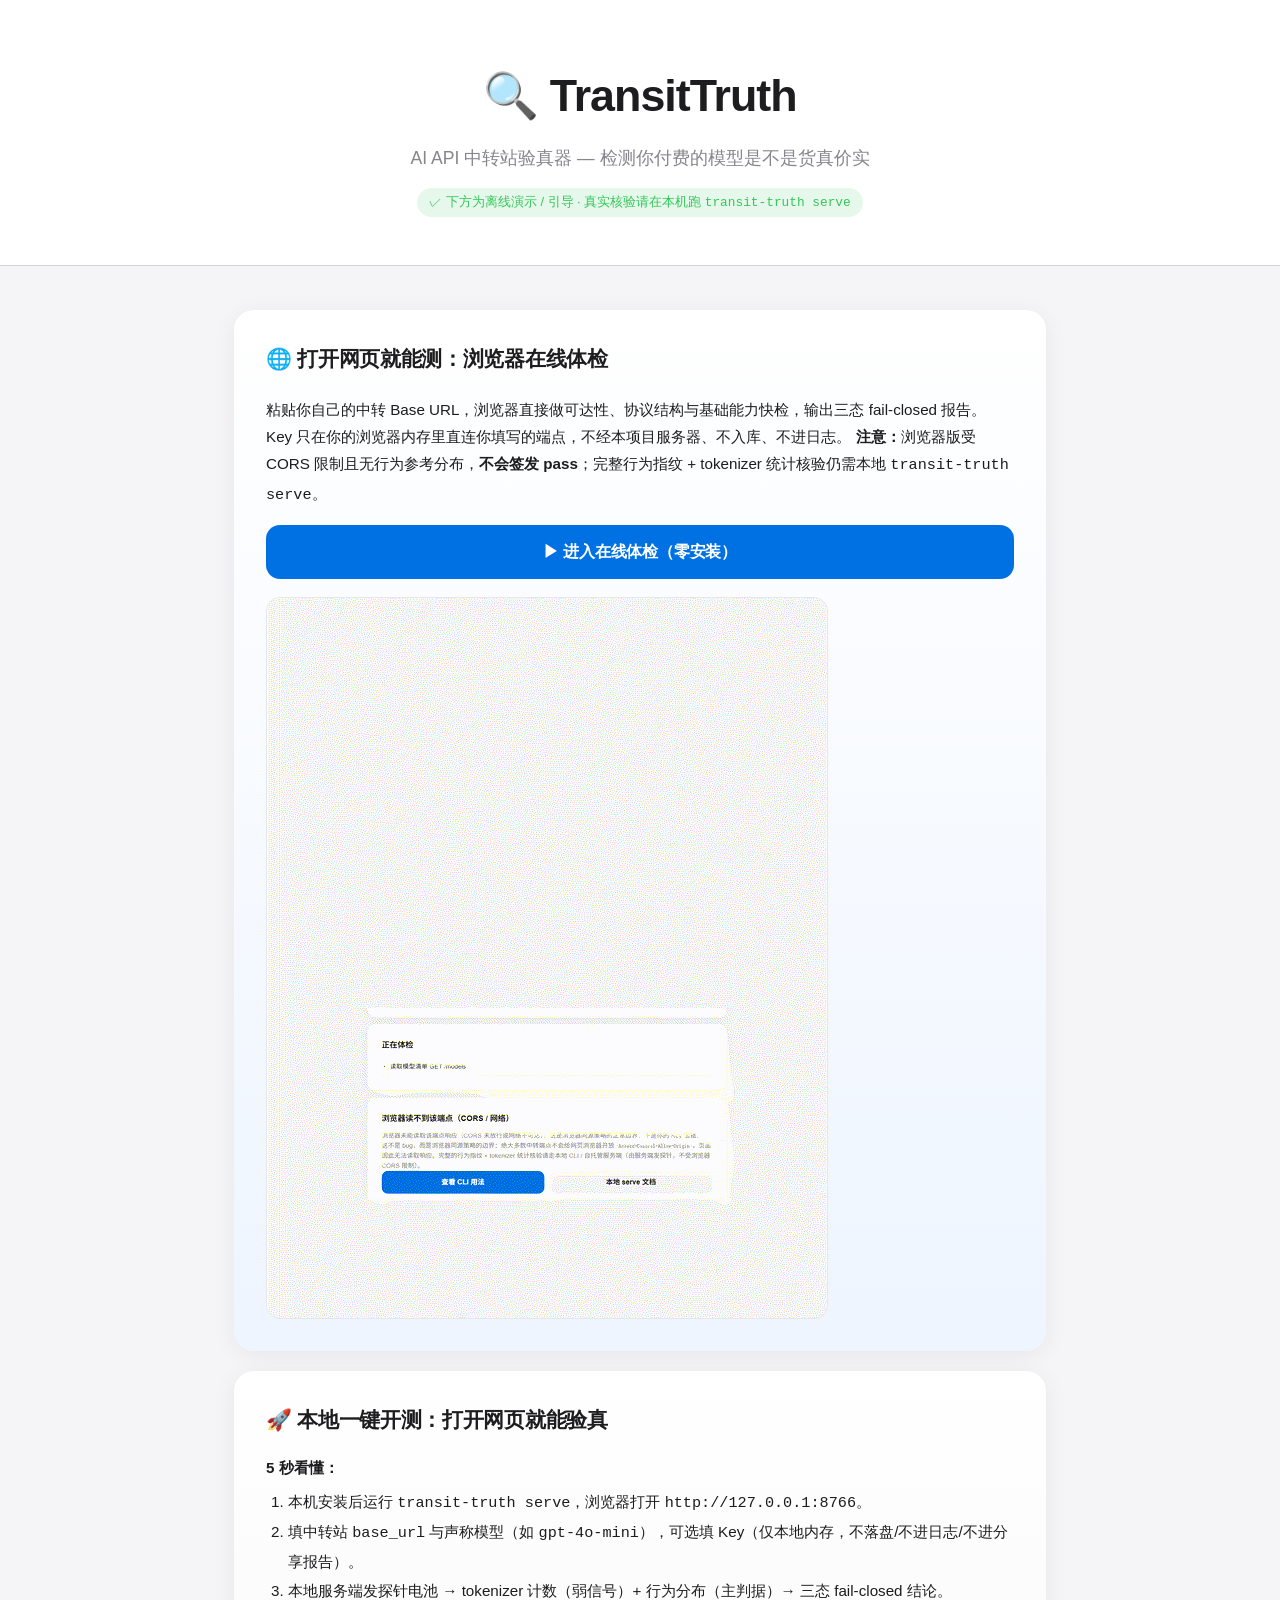
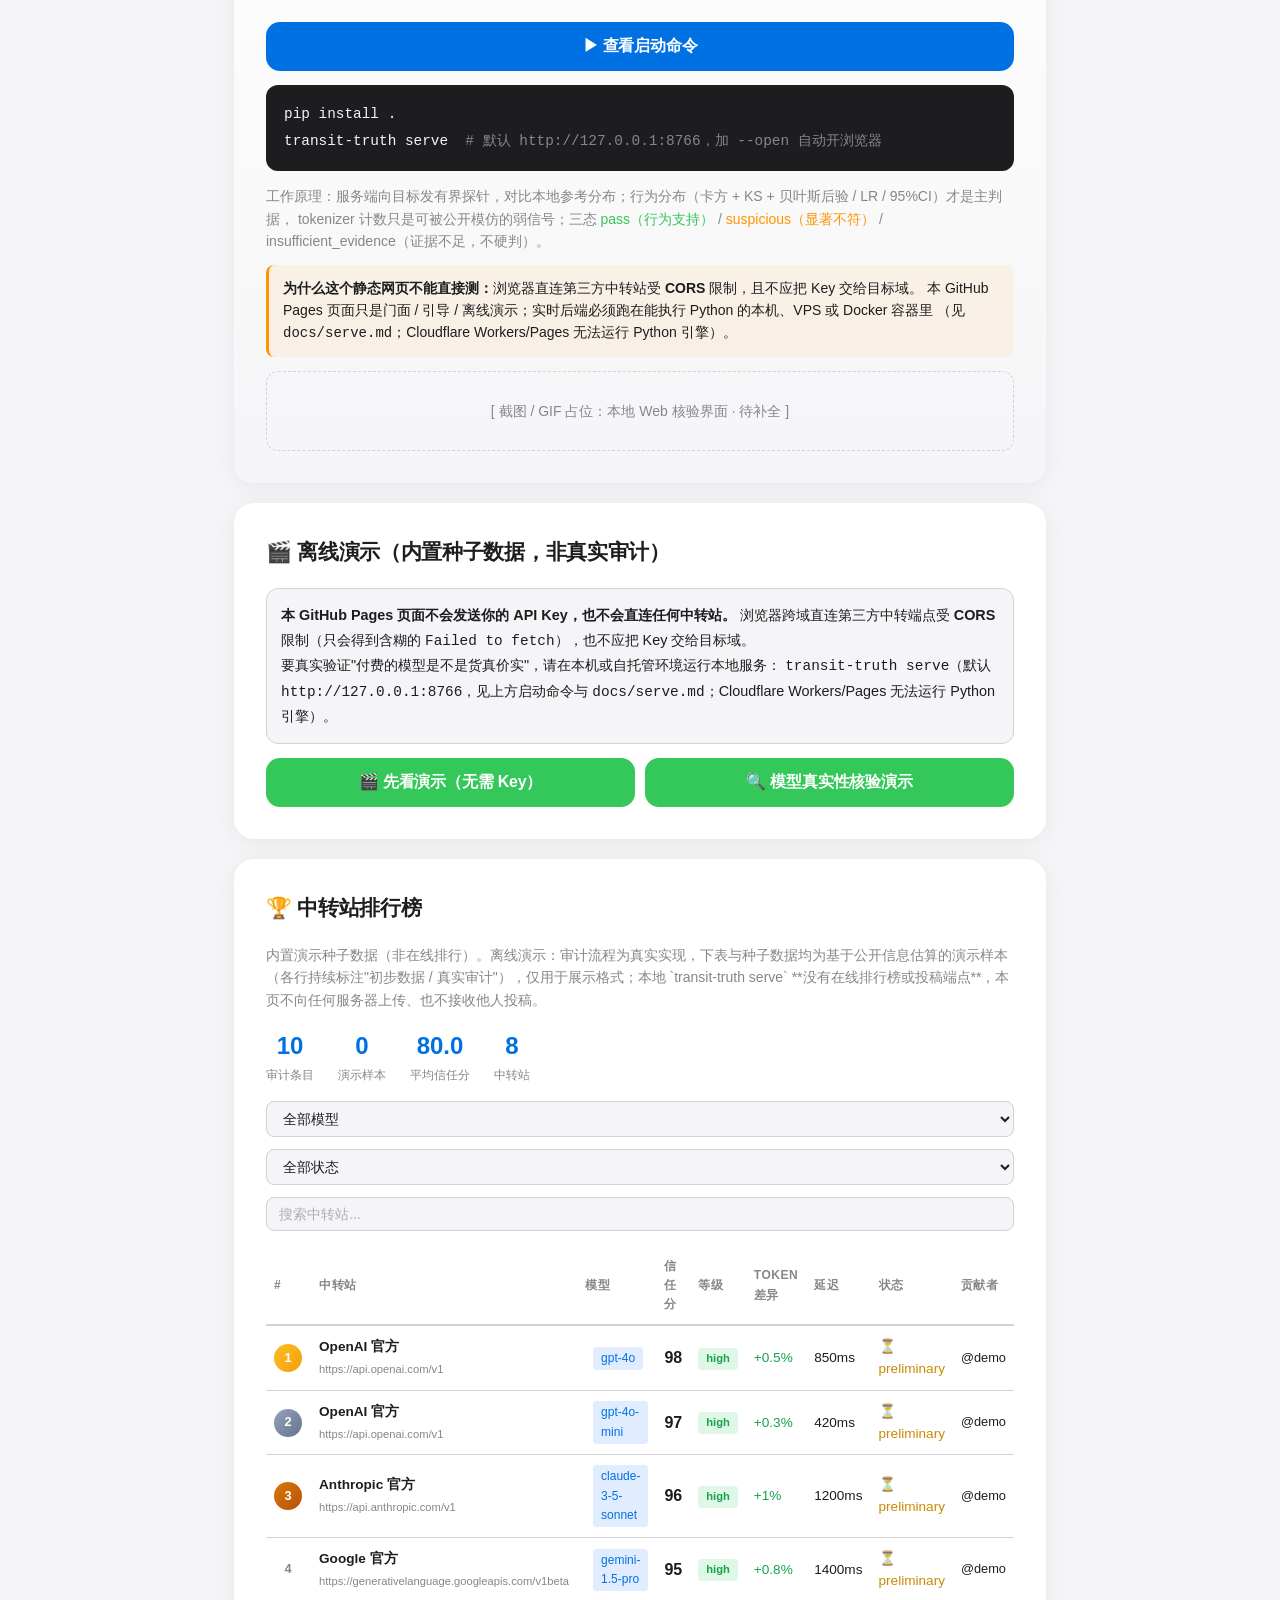
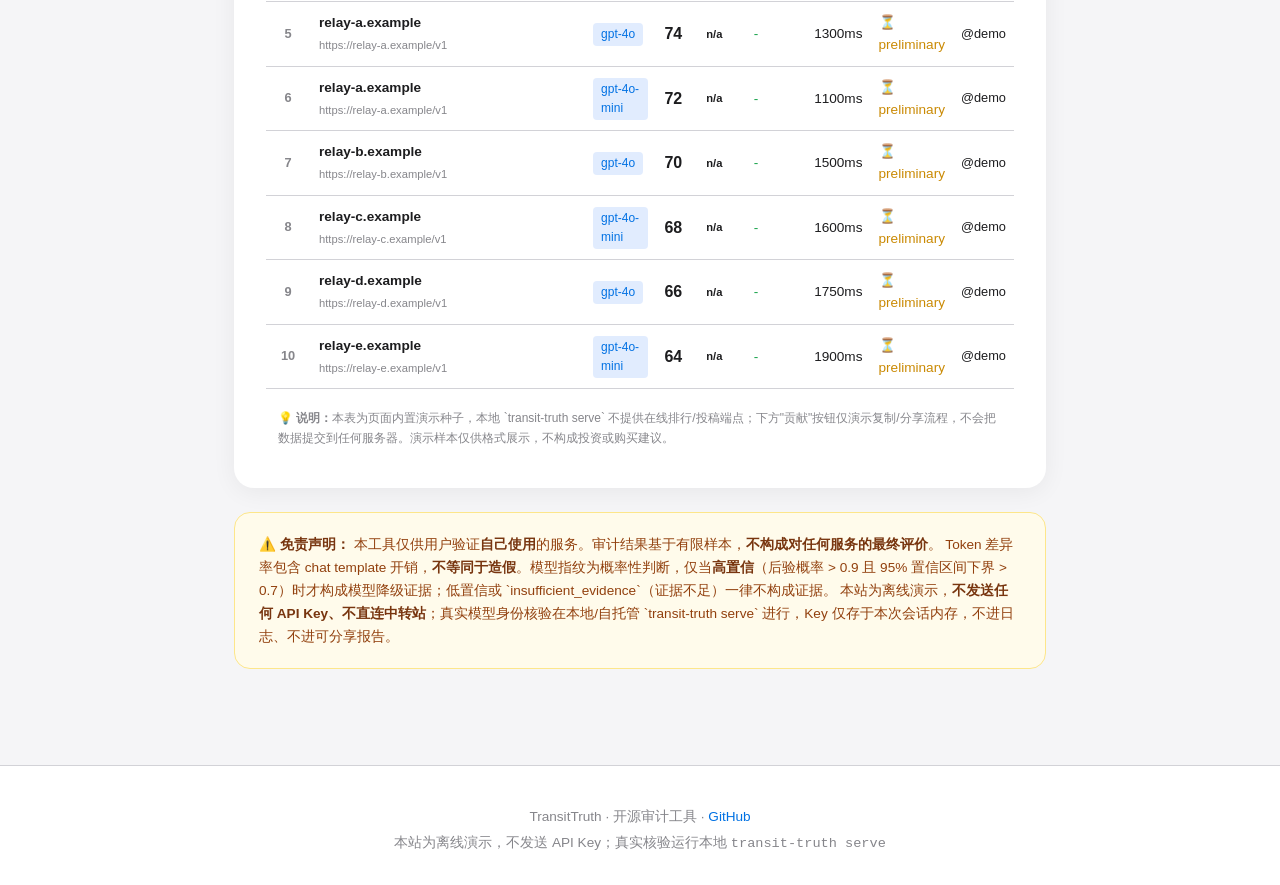
==== commit 033c89f9: "feat(online): add pure-static browser-side endpoint check (fail-closed, no pass) with screenshots/GI" ====
--- a/index.html
+++ b/index.html
@@ -521,6 +521,21 @@
 </header>
 
 <div class="container">
+
+  <!-- 一键在线体检（纯静态前端，浏览器直连轻量体检；完整指纹核验仍走本地 serve） -->
+  <div class="card" id="online-hero" style="background:linear-gradient(180deg,#fff,#eef5ff);">
+    <h2>🌐 打开网页就能测：浏览器在线体检</h2>
+    <div style="font-size:0.95rem;color:var(--text);margin:12px 0;line-height:1.8;">
+      粘贴你自己的中转 Base URL，浏览器直接做可达性、协议结构与基础能力快检，输出三态 fail-closed 报告。
+      Key 只在你的浏览器内存里直连你填写的端点，不经本项目服务器、不入库、不进日志。
+      <strong>注意：</strong>浏览器版受 CORS 限制且无行为参考分布，<strong>不会签发 pass</strong>；完整行为指纹 + tokenizer 统计核验仍需本地 <code>transit-truth serve</code>。
+    </div>
+    <div class="btn-row" style="margin-top:16px;">
+      <a class="btn" href="docs/online/index.html" style="text-decoration:none;">▶ 进入在线体检（零安装）</a>
+    </div>
+    <img src="docs/assets/online/online-demo.gif" alt="在线体检演示：粘贴地址、查看三态报告、展开原始证据（本地 mock 录制）"
+         style="max-width:100%;border-radius:14px;margin-top:18px;border:1px solid #e5e7eb;display:block;">
+  </div>
 
   <!-- v0.5.0 本地 Web 门面：5 秒看懂 + CTA + 诚实 CORS 边界 -->
   <div class="card" id="serve-hero" style="background:linear-gradient(180deg,#fff,#f5f5f7);">
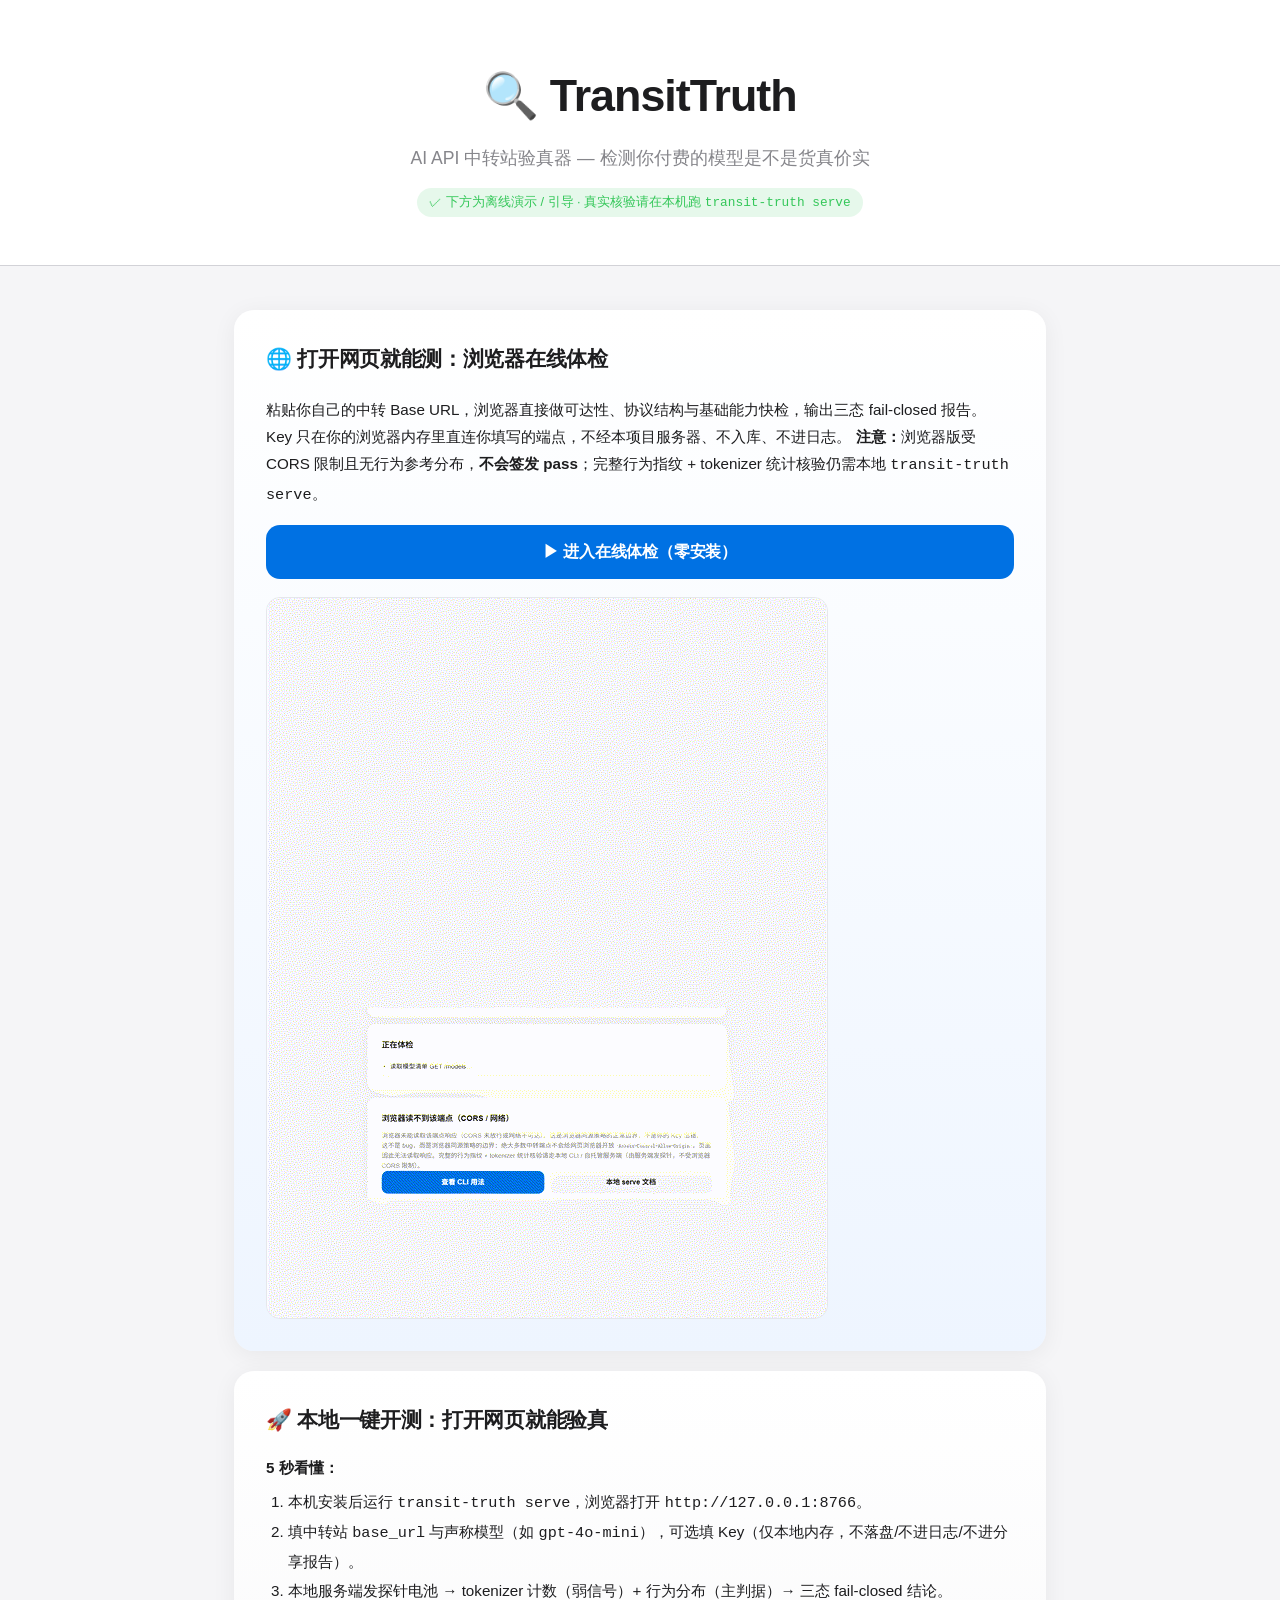
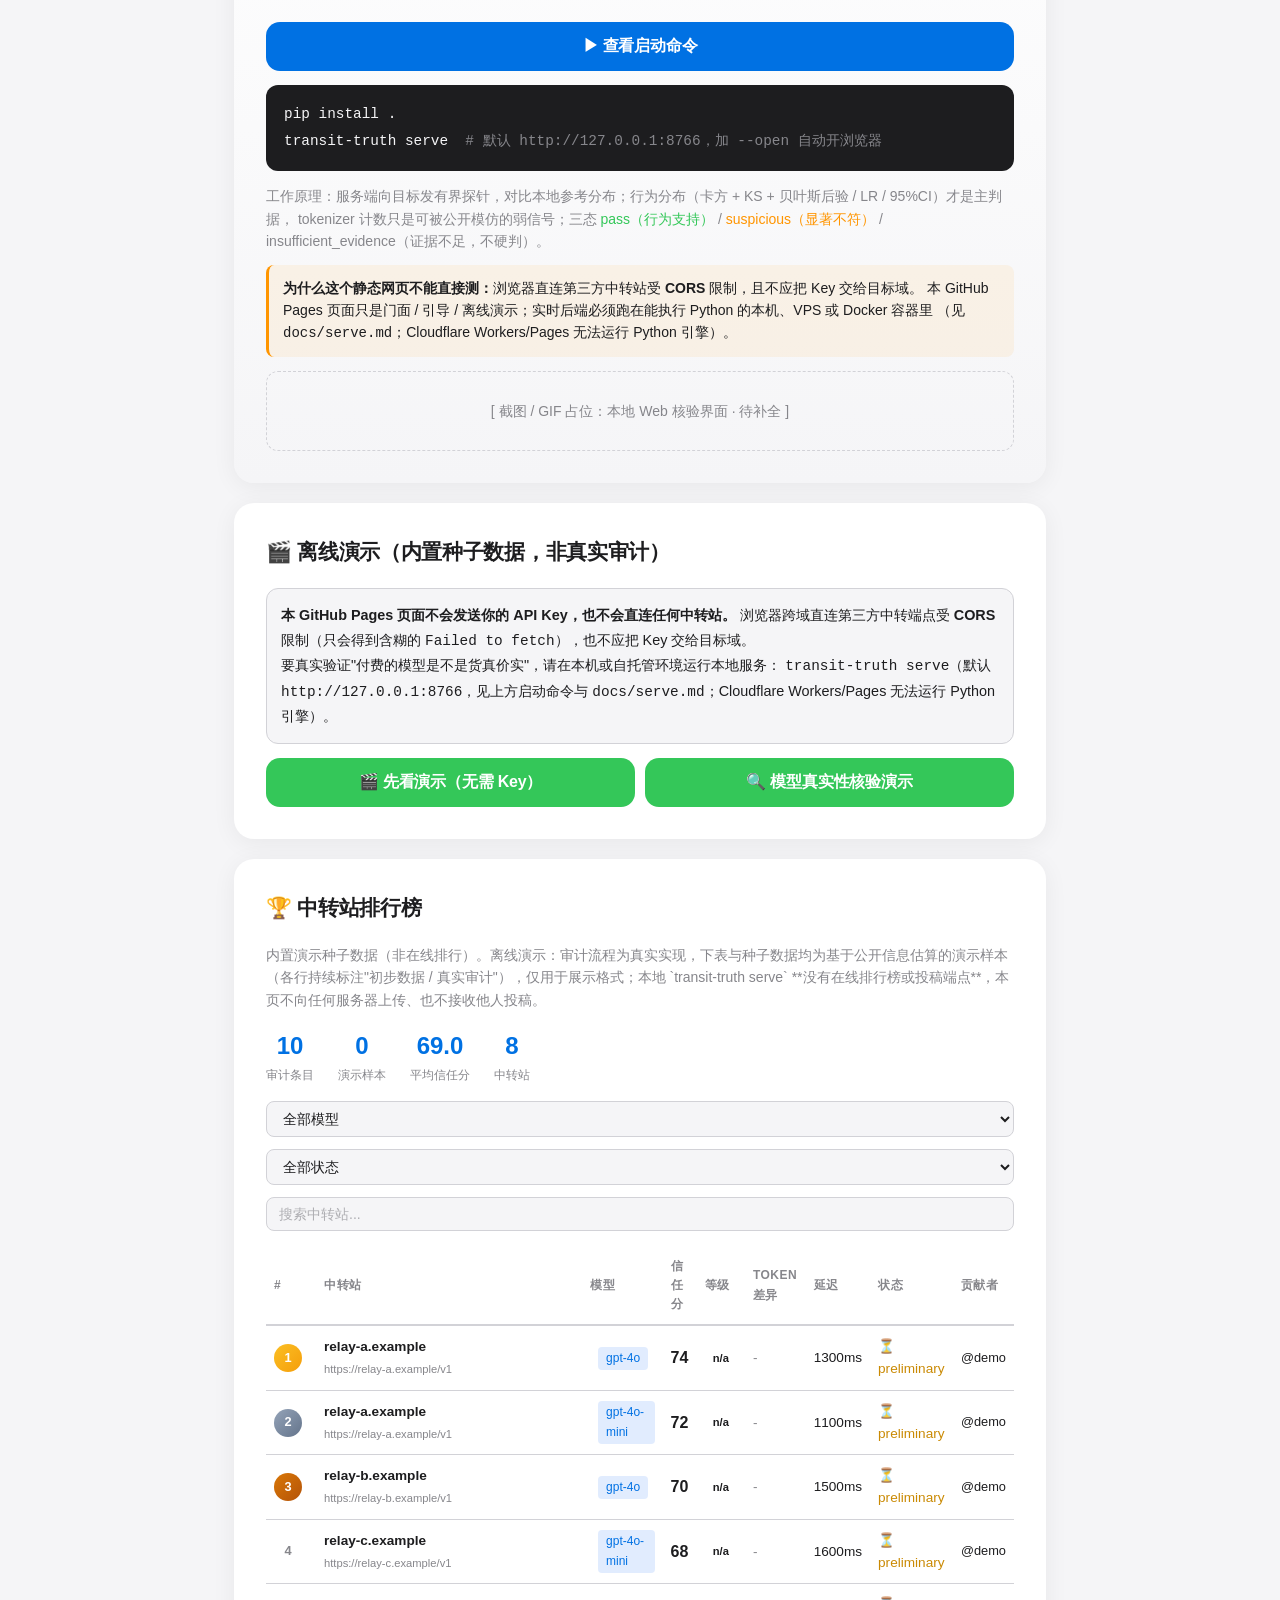
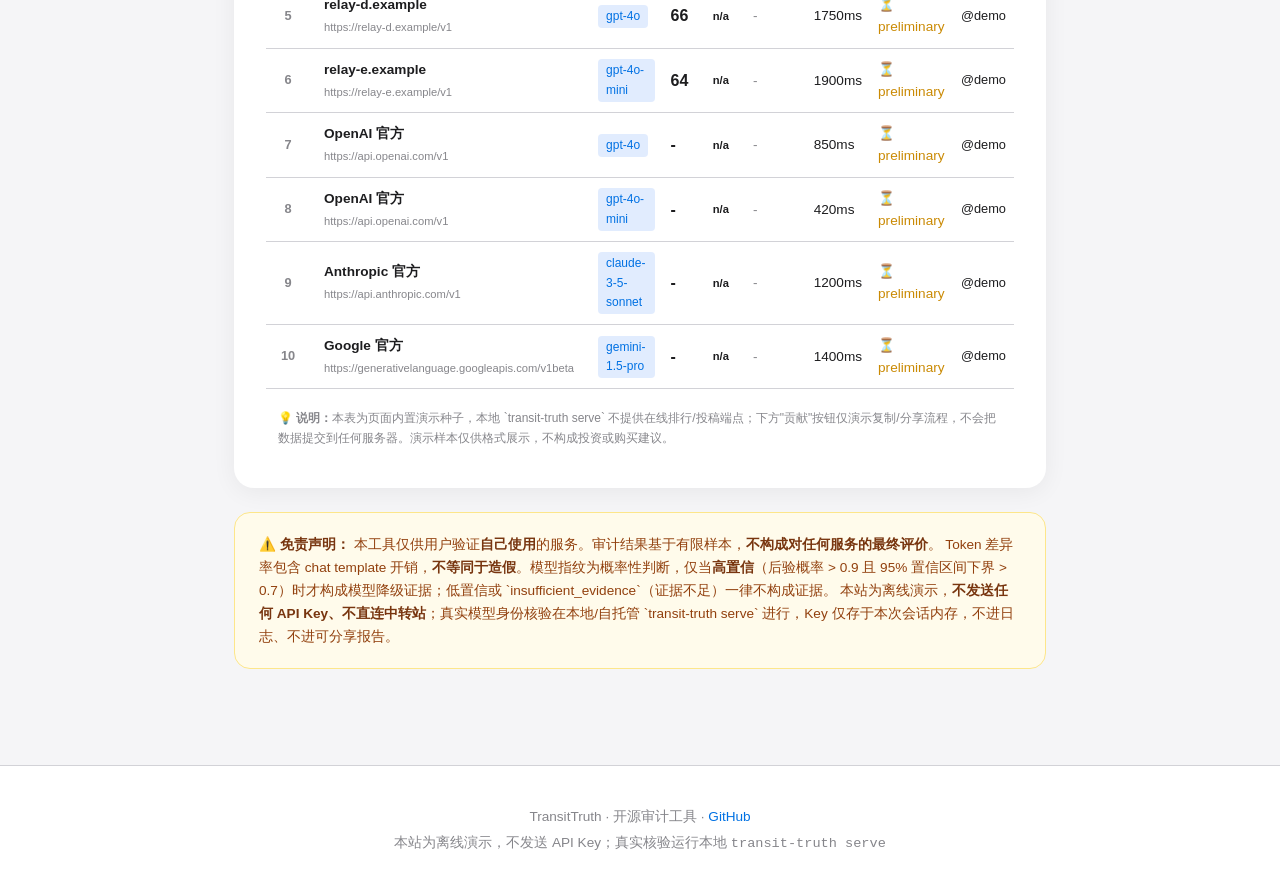
==== commit a057cda0: "chore: demo hygiene + sdist egg-info removal - index.html ranking: 4 official endpoint rows now null" ====
--- a/index.html
+++ b/index.html
@@ -1440,16 +1440,16 @@
 // ════════════════════════════════════════════════════════════
 
 const RANKING_DATA = [
-  { relay: "OpenAI 官方", base_url: "https://api.openai.com/v1", model: "gpt-4o", overall_score: 98, trust_level: "high", token_inflation_pct: 0.5, avg_latency_ms: 850, contributor: "@demo", status: "preliminary", notes: "演示种子（官方端点示例，非本工具实测审计）" },
-  { relay: "OpenAI 官方", base_url: "https://api.openai.com/v1", model: "gpt-4o-mini", overall_score: 97, trust_level: "high", token_inflation_pct: 0.3, avg_latency_ms: 420, contributor: "@demo", status: "preliminary", notes: "演示种子（官方端点示例，非本工具实测审计）" },
+  { relay: "OpenAI 官方", base_url: "https://api.openai.com/v1", model: "gpt-4o", overall_score: null, trust_level: "n/a", token_inflation_pct: null, avg_latency_ms: 850, contributor: "@demo", status: "preliminary", notes: "官方端点占位演示行（虚构示例，非本工具实测，无评级或通胀数字）" },
+  { relay: "OpenAI 官方", base_url: "https://api.openai.com/v1", model: "gpt-4o-mini", overall_score: null, trust_level: "n/a", token_inflation_pct: null, avg_latency_ms: 420, contributor: "@demo", status: "preliminary", notes: "官方端点占位演示行（虚构示例，非本工具实测，无评级或通胀数字）" },
   { relay: "relay-a.example", base_url: "https://relay-a.example/v1", model: "gpt-4o", overall_score: 74, trust_level: "n/a", token_inflation_pct: null, avg_latency_ms: 1300, contributor: "@demo", status: "preliminary", notes: "匿名占位演示行（虚构示例，非任何真实中转站，无实测评级或通胀数字）" },
   { relay: "relay-a.example", base_url: "https://relay-a.example/v1", model: "gpt-4o-mini", overall_score: 72, trust_level: "n/a", token_inflation_pct: null, avg_latency_ms: 1100, contributor: "@demo", status: "preliminary", notes: "匿名占位演示行（虚构示例，非任何真实中转站，无实测评级或通胀数字）" },
   { relay: "relay-b.example", base_url: "https://relay-b.example/v1", model: "gpt-4o", overall_score: 70, trust_level: "n/a", token_inflation_pct: null, avg_latency_ms: 1500, contributor: "@demo", status: "preliminary", notes: "匿名占位演示行（虚构示例，非任何真实中转站，无实测评级或通胀数字）" },
   { relay: "relay-c.example", base_url: "https://relay-c.example/v1", model: "gpt-4o-mini", overall_score: 68, trust_level: "n/a", token_inflation_pct: null, avg_latency_ms: 1600, contributor: "@demo", status: "preliminary", notes: "匿名占位演示行（虚构示例，非任何真实中转站，无实测评级或通胀数字）" },
   { relay: "relay-d.example", base_url: "https://relay-d.example/v1", model: "gpt-4o", overall_score: 66, trust_level: "n/a", token_inflation_pct: null, avg_latency_ms: 1750, contributor: "@demo", status: "preliminary", notes: "匿名占位演示行（虚构示例，非任何真实中转站，无实测评级或通胀数字）" },
   { relay: "relay-e.example", base_url: "https://relay-e.example/v1", model: "gpt-4o-mini", overall_score: 64, trust_level: "n/a", token_inflation_pct: null, avg_latency_ms: 1900, contributor: "@demo", status: "preliminary", notes: "匿名占位演示行（虚构示例，非任何真实中转站，无实测评级或通胀数字）" },
-  { relay: "Anthropic 官方", base_url: "https://api.anthropic.com/v1", model: "claude-3-5-sonnet", overall_score: 96, trust_level: "high", token_inflation_pct: 1.0, avg_latency_ms: 1200, contributor: "@demo", status: "preliminary", notes: "演示种子（官方端点示例，非本工具实测审计）" },
-  { relay: "Google 官方", base_url: "https://generativelanguage.googleapis.com/v1beta", model: "gemini-1.5-pro", overall_score: 95, trust_level: "high", token_inflation_pct: 0.8, avg_latency_ms: 1400, contributor: "@demo", status: "preliminary", notes: "演示种子（官方端点示例，非本工具实测审计）" },
+  { relay: "Anthropic 官方", base_url: "https://api.anthropic.com/v1", model: "claude-3-5-sonnet", overall_score: null, trust_level: "n/a", token_inflation_pct: null, avg_latency_ms: 1200, contributor: "@demo", status: "preliminary", notes: "官方端点占位演示行（虚构示例，非本工具实测，无评级或通胀数字）" },
+  { relay: "Google 官方", base_url: "https://generativelanguage.googleapis.com/v1beta", model: "gemini-1.5-pro", overall_score: null, trust_level: "n/a", token_inflation_pct: null, avg_latency_ms: 1400, contributor: "@demo", status: "preliminary", notes: "官方端点占位演示行（虚构示例，非本工具实测，无评级或通胀数字）" },
 ];
 
 let rankingSortKey = 'overall_score';
@@ -1474,12 +1474,19 @@
     if (typeof va === 'string') {
       return rankingSortDesc ? vb.localeCompare(va) : va.localeCompare(vb);
     }
+    // null scores sort last regardless of direction
+    if (va == null && vb == null) return 0;
+    if (va == null) return 1;
+    if (vb == null) return -1;
     return rankingSortDesc ? vb - va : va - vb;
   });
 
   // 渲染统计
   const verified = data.filter(d => d.status === 'verified').length;
-  const avgScore = data.length > 0 ? (data.reduce((s, d) => s + d.overall_score, 0) / data.length).toFixed(1) : 0;
+  const scoredRows = data.filter(d => typeof d.overall_score === 'number');
+  const avgScore = scoredRows.length > 0
+    ? (scoredRows.reduce((s, d) => s + d.overall_score, 0) / scoredRows.length).toFixed(1)
+    : '-';
   document.getElementById('ranking-summary').innerHTML = `
     <div class="ranking-stat"><div class="value">${data.length}</div><div class="label">审计条目</div></div>
     <div class="ranking-stat"><div class="value">${verified}</div><div class="label">演示样本</div></div>
@@ -1502,6 +1509,10 @@
     const statusIcon = item.status === 'verified' ? '✅' : '⏳';
     const tokenStr = item.token_inflation_pct !== null ? `+${item.token_inflation_pct}%` : '-';
     const latencyStr = item.avg_latency_ms ? `${item.avg_latency_ms}ms` : '-';
+    const scoreStr = item.overall_score === null ? '-' : item.overall_score;
+    const tokenColor = item.token_inflation_pct === null ? 'var(--muted)'
+      : item.token_inflation_pct > 20 ? '#dc2626'
+      : item.token_inflation_pct > 5 ? '#ca8a04' : '#16a34a';
     // Every interpolated value goes through escapeHtml (N4): once this table
     // is wired to /api/ranking/, relay_name/model/notes/contributor are
     // attacker-controlled and must not be parsed as HTML or attribute markup.
@@ -1510,9 +1521,9 @@
         <td><span class="rank-badge ${rankClass}">${rank}</span></td>
         <td><strong>${escapeHtml(item.relay)}</strong><br><span style="font-size:0.7rem;color:var(--muted);">${escapeHtml(item.base_url)}</span></td>
         <td><span class="model-tag">${escapeHtml(item.model)}</span></td>
-        <td style="font-weight:700;font-size:1rem;">${escapeHtml(item.overall_score)}</td>
+        <td style="font-weight:700;font-size:1rem;">${escapeHtml(scoreStr)}</td>
         <td><span class="trust-badge ${trustClass}">${escapeHtml(item.trust_level)}</span></td>
-        <td style="color:${item.token_inflation_pct > 20 ? '#dc2626' : item.token_inflation_pct > 5 ? '#ca8a04' : '#16a34a'};">${escapeHtml(tokenStr)}</td>
+        <td style="color:${tokenColor};">${escapeHtml(tokenStr)}</td>
         <td>${escapeHtml(latencyStr)}</td>
         <td class="${statusClass}">${statusIcon} ${escapeHtml(item.status)}</td>
         <td style="font-size:0.8rem;">${escapeHtml(item.contributor)}</td>
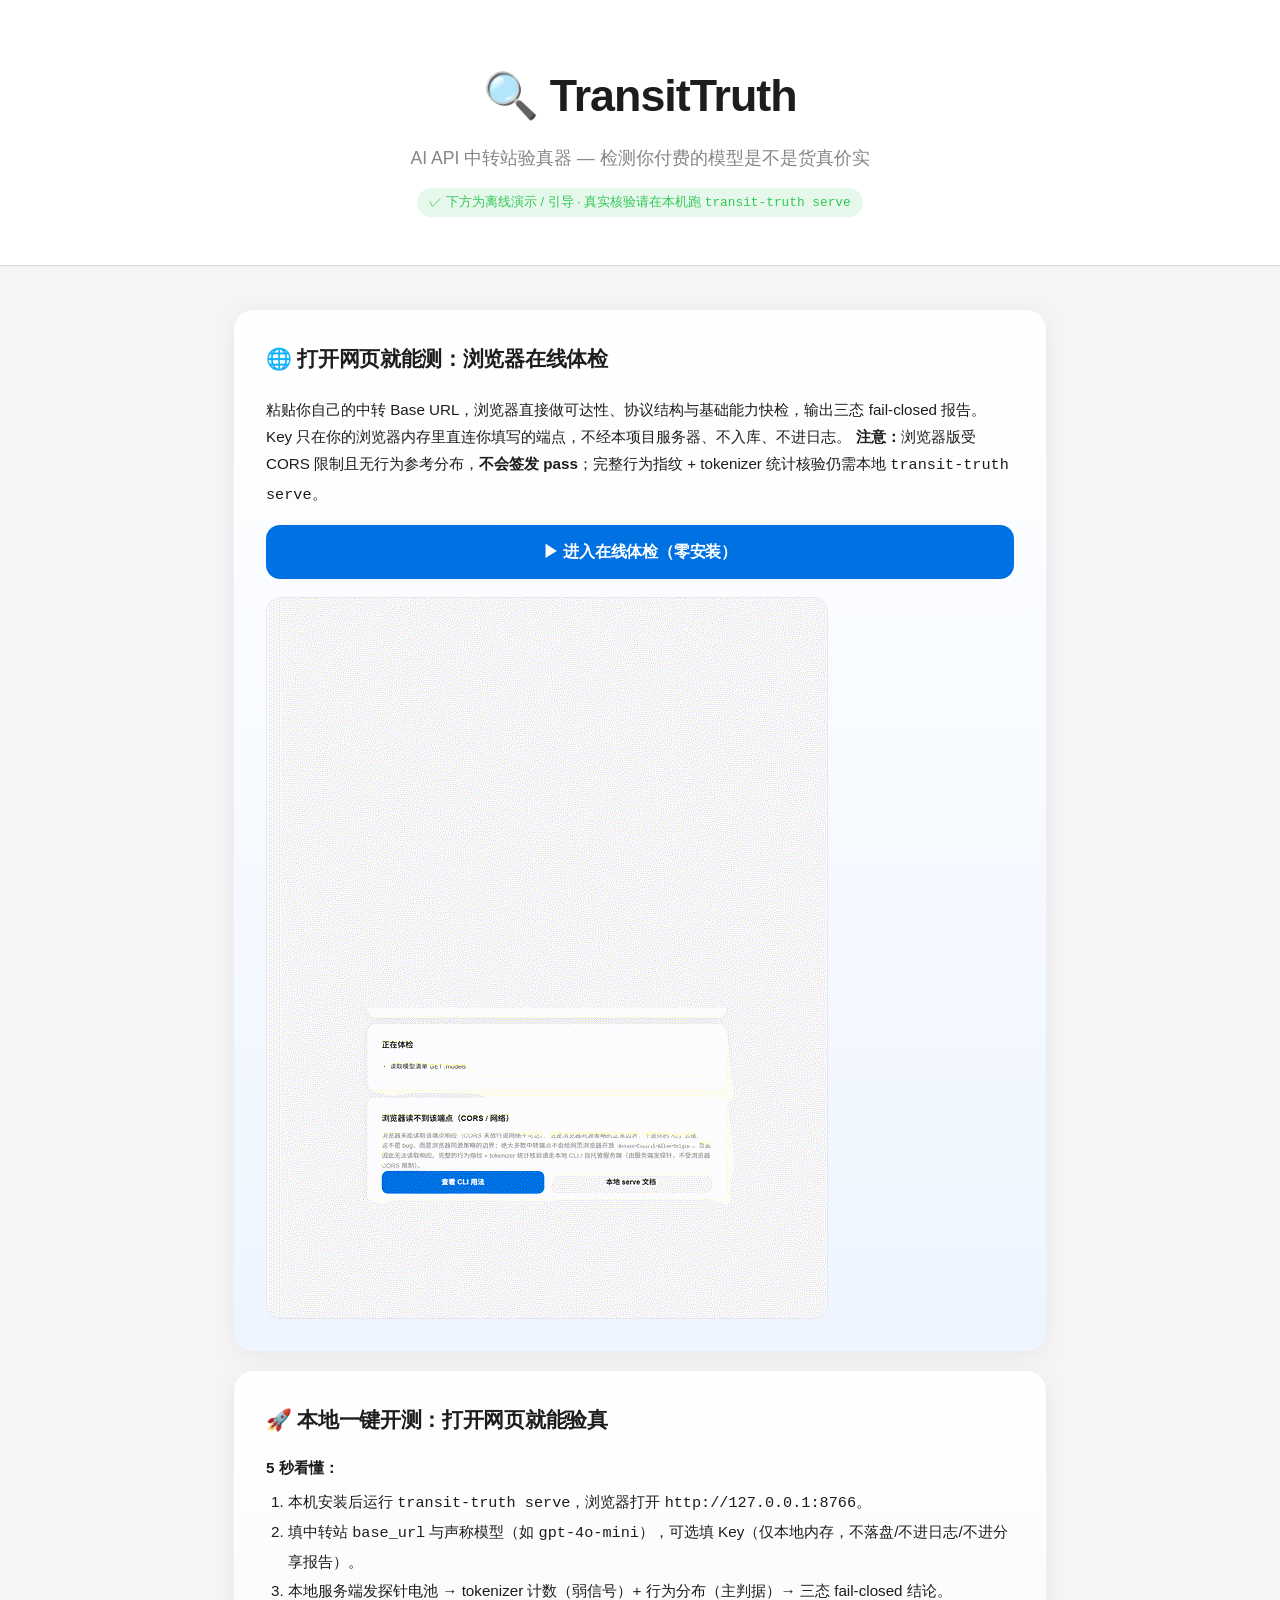
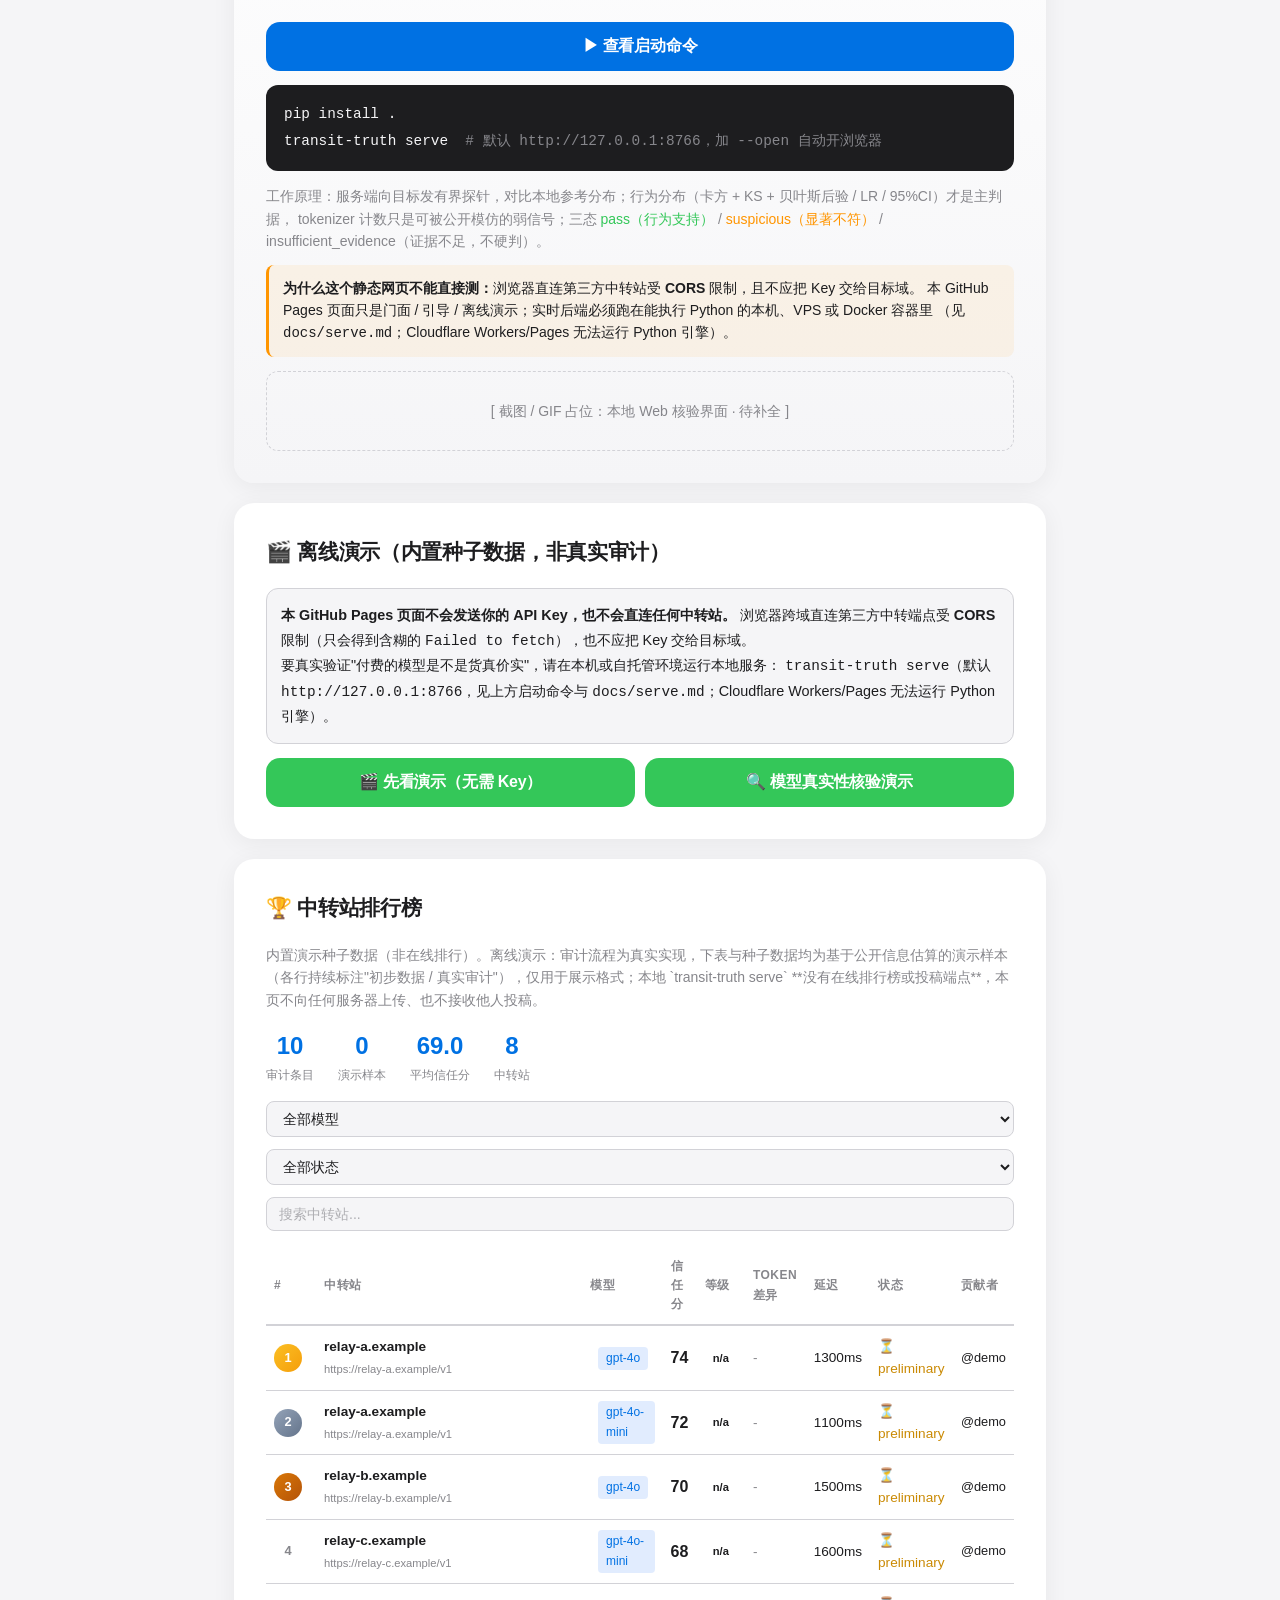
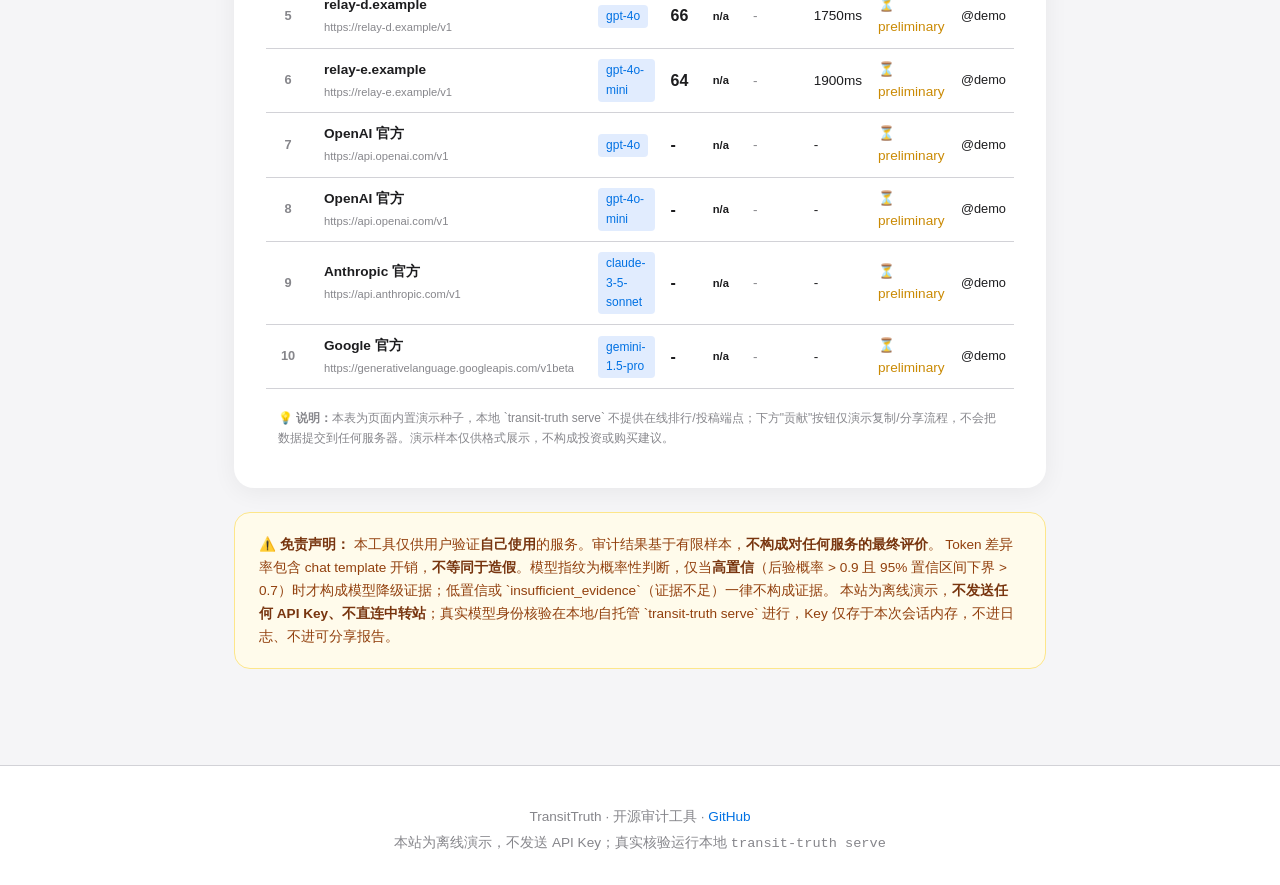
==== commit 64a1d6d8: "chore: harden release script interpreter; zero out demo latency - build_release.ps1: resolve interpr" ====
--- a/index.html
+++ b/index.html
@@ -1440,16 +1440,16 @@
 // ════════════════════════════════════════════════════════════
 
 const RANKING_DATA = [
-  { relay: "OpenAI 官方", base_url: "https://api.openai.com/v1", model: "gpt-4o", overall_score: null, trust_level: "n/a", token_inflation_pct: null, avg_latency_ms: 850, contributor: "@demo", status: "preliminary", notes: "官方端点占位演示行（虚构示例，非本工具实测，无评级或通胀数字）" },
-  { relay: "OpenAI 官方", base_url: "https://api.openai.com/v1", model: "gpt-4o-mini", overall_score: null, trust_level: "n/a", token_inflation_pct: null, avg_latency_ms: 420, contributor: "@demo", status: "preliminary", notes: "官方端点占位演示行（虚构示例，非本工具实测，无评级或通胀数字）" },
+  { relay: "OpenAI 官方", base_url: "https://api.openai.com/v1", model: "gpt-4o", overall_score: null, trust_level: "n/a", token_inflation_pct: null, avg_latency_ms: null, contributor: "@demo", status: "preliminary", notes: "官方端点占位演示行（虚构示例，非本工具实测，无评级或通胀数字）" },
+  { relay: "OpenAI 官方", base_url: "https://api.openai.com/v1", model: "gpt-4o-mini", overall_score: null, trust_level: "n/a", token_inflation_pct: null, avg_latency_ms: null, contributor: "@demo", status: "preliminary", notes: "官方端点占位演示行（虚构示例，非本工具实测，无评级或通胀数字）" },
   { relay: "relay-a.example", base_url: "https://relay-a.example/v1", model: "gpt-4o", overall_score: 74, trust_level: "n/a", token_inflation_pct: null, avg_latency_ms: 1300, contributor: "@demo", status: "preliminary", notes: "匿名占位演示行（虚构示例，非任何真实中转站，无实测评级或通胀数字）" },
   { relay: "relay-a.example", base_url: "https://relay-a.example/v1", model: "gpt-4o-mini", overall_score: 72, trust_level: "n/a", token_inflation_pct: null, avg_latency_ms: 1100, contributor: "@demo", status: "preliminary", notes: "匿名占位演示行（虚构示例，非任何真实中转站，无实测评级或通胀数字）" },
   { relay: "relay-b.example", base_url: "https://relay-b.example/v1", model: "gpt-4o", overall_score: 70, trust_level: "n/a", token_inflation_pct: null, avg_latency_ms: 1500, contributor: "@demo", status: "preliminary", notes: "匿名占位演示行（虚构示例，非任何真实中转站，无实测评级或通胀数字）" },
   { relay: "relay-c.example", base_url: "https://relay-c.example/v1", model: "gpt-4o-mini", overall_score: 68, trust_level: "n/a", token_inflation_pct: null, avg_latency_ms: 1600, contributor: "@demo", status: "preliminary", notes: "匿名占位演示行（虚构示例，非任何真实中转站，无实测评级或通胀数字）" },
   { relay: "relay-d.example", base_url: "https://relay-d.example/v1", model: "gpt-4o", overall_score: 66, trust_level: "n/a", token_inflation_pct: null, avg_latency_ms: 1750, contributor: "@demo", status: "preliminary", notes: "匿名占位演示行（虚构示例，非任何真实中转站，无实测评级或通胀数字）" },
   { relay: "relay-e.example", base_url: "https://relay-e.example/v1", model: "gpt-4o-mini", overall_score: 64, trust_level: "n/a", token_inflation_pct: null, avg_latency_ms: 1900, contributor: "@demo", status: "preliminary", notes: "匿名占位演示行（虚构示例，非任何真实中转站，无实测评级或通胀数字）" },
-  { relay: "Anthropic 官方", base_url: "https://api.anthropic.com/v1", model: "claude-3-5-sonnet", overall_score: null, trust_level: "n/a", token_inflation_pct: null, avg_latency_ms: 1200, contributor: "@demo", status: "preliminary", notes: "官方端点占位演示行（虚构示例，非本工具实测，无评级或通胀数字）" },
-  { relay: "Google 官方", base_url: "https://generativelanguage.googleapis.com/v1beta", model: "gemini-1.5-pro", overall_score: null, trust_level: "n/a", token_inflation_pct: null, avg_latency_ms: 1400, contributor: "@demo", status: "preliminary", notes: "官方端点占位演示行（虚构示例，非本工具实测，无评级或通胀数字）" },
+  { relay: "Anthropic 官方", base_url: "https://api.anthropic.com/v1", model: "claude-3-5-sonnet", overall_score: null, trust_level: "n/a", token_inflation_pct: null, avg_latency_ms: null, contributor: "@demo", status: "preliminary", notes: "官方端点占位演示行（虚构示例，非本工具实测，无评级或通胀数字）" },
+  { relay: "Google 官方", base_url: "https://generativelanguage.googleapis.com/v1beta", model: "gemini-1.5-pro", overall_score: null, trust_level: "n/a", token_inflation_pct: null, avg_latency_ms: null, contributor: "@demo", status: "preliminary", notes: "官方端点占位演示行（虚构示例，非本工具实测，无评级或通胀数字）" },
 ];
 
 let rankingSortKey = 'overall_score';
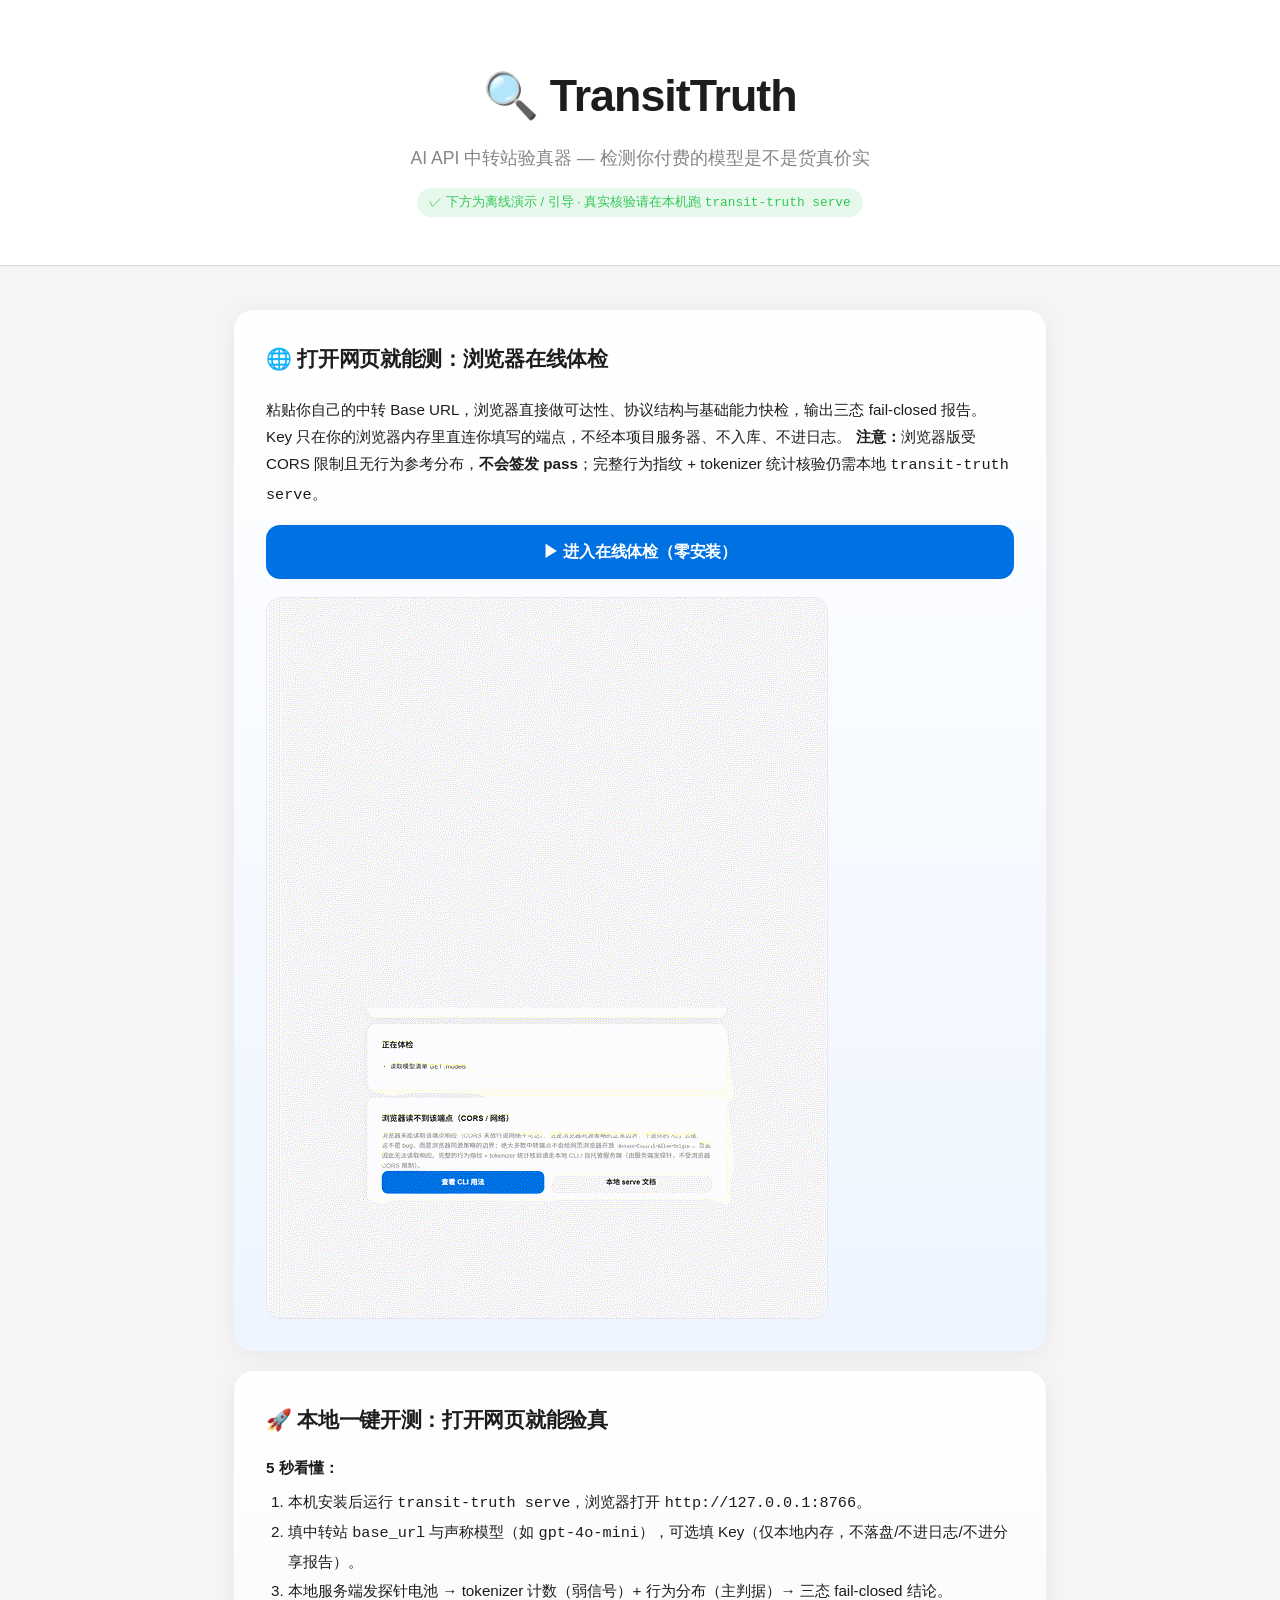
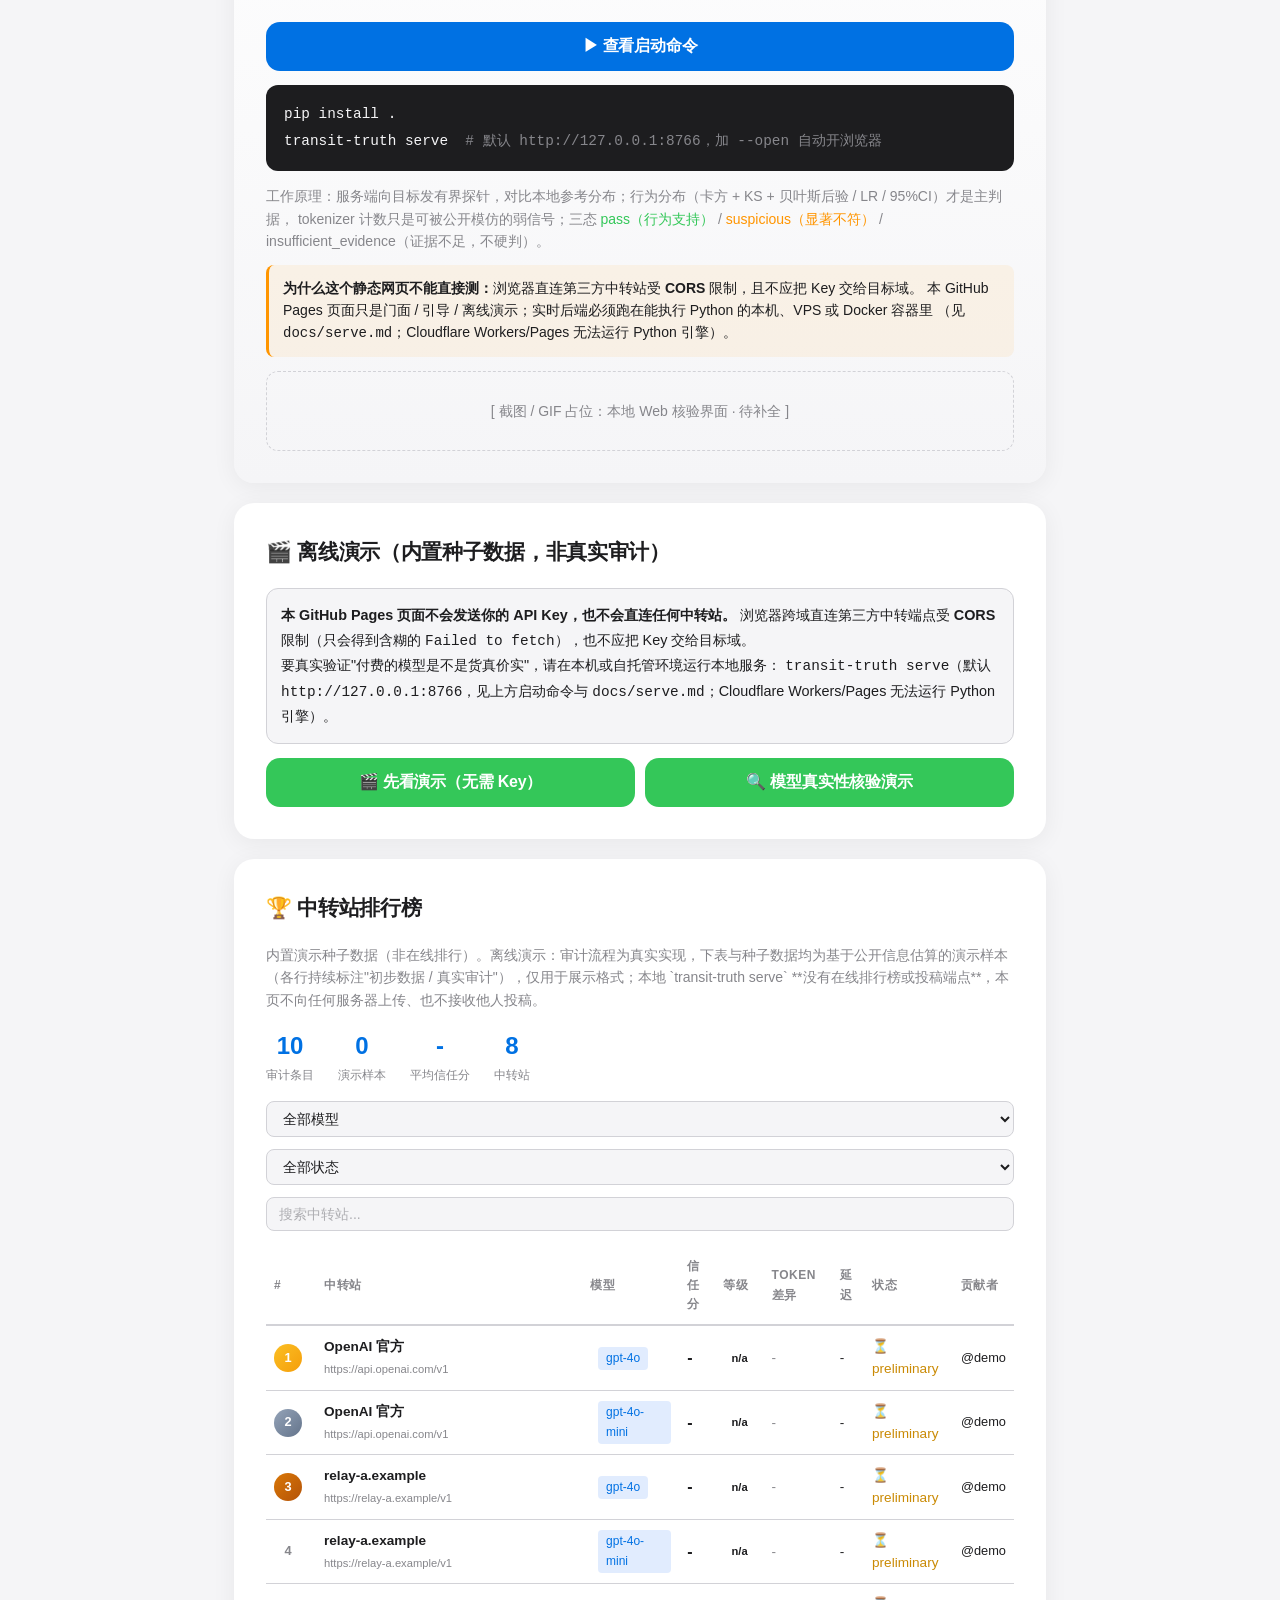
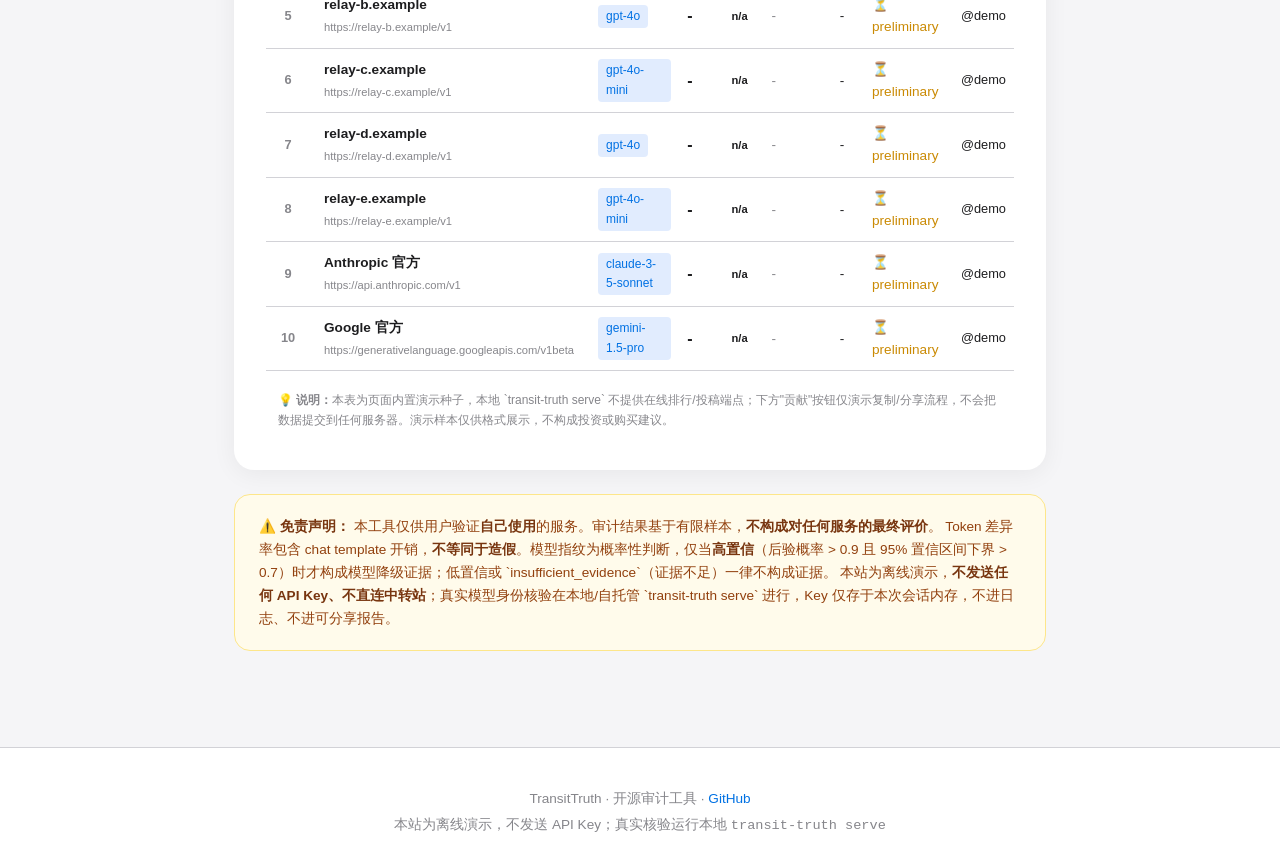
==== commit e297d20c: "chore: zero out demo ranking scores/latencies; refresh twine example names - index.html: relay-a..e " ====
--- a/index.html
+++ b/index.html
@@ -1442,12 +1442,12 @@
 const RANKING_DATA = [
   { relay: "OpenAI 官方", base_url: "https://api.openai.com/v1", model: "gpt-4o", overall_score: null, trust_level: "n/a", token_inflation_pct: null, avg_latency_ms: null, contributor: "@demo", status: "preliminary", notes: "官方端点占位演示行（虚构示例，非本工具实测，无评级或通胀数字）" },
   { relay: "OpenAI 官方", base_url: "https://api.openai.com/v1", model: "gpt-4o-mini", overall_score: null, trust_level: "n/a", token_inflation_pct: null, avg_latency_ms: null, contributor: "@demo", status: "preliminary", notes: "官方端点占位演示行（虚构示例，非本工具实测，无评级或通胀数字）" },
-  { relay: "relay-a.example", base_url: "https://relay-a.example/v1", model: "gpt-4o", overall_score: 74, trust_level: "n/a", token_inflation_pct: null, avg_latency_ms: 1300, contributor: "@demo", status: "preliminary", notes: "匿名占位演示行（虚构示例，非任何真实中转站，无实测评级或通胀数字）" },
-  { relay: "relay-a.example", base_url: "https://relay-a.example/v1", model: "gpt-4o-mini", overall_score: 72, trust_level: "n/a", token_inflation_pct: null, avg_latency_ms: 1100, contributor: "@demo", status: "preliminary", notes: "匿名占位演示行（虚构示例，非任何真实中转站，无实测评级或通胀数字）" },
-  { relay: "relay-b.example", base_url: "https://relay-b.example/v1", model: "gpt-4o", overall_score: 70, trust_level: "n/a", token_inflation_pct: null, avg_latency_ms: 1500, contributor: "@demo", status: "preliminary", notes: "匿名占位演示行（虚构示例，非任何真实中转站，无实测评级或通胀数字）" },
-  { relay: "relay-c.example", base_url: "https://relay-c.example/v1", model: "gpt-4o-mini", overall_score: 68, trust_level: "n/a", token_inflation_pct: null, avg_latency_ms: 1600, contributor: "@demo", status: "preliminary", notes: "匿名占位演示行（虚构示例，非任何真实中转站，无实测评级或通胀数字）" },
-  { relay: "relay-d.example", base_url: "https://relay-d.example/v1", model: "gpt-4o", overall_score: 66, trust_level: "n/a", token_inflation_pct: null, avg_latency_ms: 1750, contributor: "@demo", status: "preliminary", notes: "匿名占位演示行（虚构示例，非任何真实中转站，无实测评级或通胀数字）" },
-  { relay: "relay-e.example", base_url: "https://relay-e.example/v1", model: "gpt-4o-mini", overall_score: 64, trust_level: "n/a", token_inflation_pct: null, avg_latency_ms: 1900, contributor: "@demo", status: "preliminary", notes: "匿名占位演示行（虚构示例，非任何真实中转站，无实测评级或通胀数字）" },
+  { relay: "relay-a.example", base_url: "https://relay-a.example/v1", model: "gpt-4o", overall_score: null, trust_level: "n/a", token_inflation_pct: null, avg_latency_ms: null, contributor: "@demo", status: "preliminary", notes: "匿名占位演示行（虚构示例，非任何真实中转站，无实测评级或通胀数字）" },
+  { relay: "relay-a.example", base_url: "https://relay-a.example/v1", model: "gpt-4o-mini", overall_score: null, trust_level: "n/a", token_inflation_pct: null, avg_latency_ms: null, contributor: "@demo", status: "preliminary", notes: "匿名占位演示行（虚构示例，非任何真实中转站，无实测评级或通胀数字）" },
+  { relay: "relay-b.example", base_url: "https://relay-b.example/v1", model: "gpt-4o", overall_score: null, trust_level: "n/a", token_inflation_pct: null, avg_latency_ms: null, contributor: "@demo", status: "preliminary", notes: "匿名占位演示行（虚构示例，非任何真实中转站，无实测评级或通胀数字）" },
+  { relay: "relay-c.example", base_url: "https://relay-c.example/v1", model: "gpt-4o-mini", overall_score: null, trust_level: "n/a", token_inflation_pct: null, avg_latency_ms: null, contributor: "@demo", status: "preliminary", notes: "匿名占位演示行（虚构示例，非任何真实中转站，无实测评级或通胀数字）" },
+  { relay: "relay-d.example", base_url: "https://relay-d.example/v1", model: "gpt-4o", overall_score: null, trust_level: "n/a", token_inflation_pct: null, avg_latency_ms: null, contributor: "@demo", status: "preliminary", notes: "匿名占位演示行（虚构示例，非任何真实中转站，无实测评级或通胀数字）" },
+  { relay: "relay-e.example", base_url: "https://relay-e.example/v1", model: "gpt-4o-mini", overall_score: null, trust_level: "n/a", token_inflation_pct: null, avg_latency_ms: null, contributor: "@demo", status: "preliminary", notes: "匿名占位演示行（虚构示例，非任何真实中转站，无实测评级或通胀数字）" },
   { relay: "Anthropic 官方", base_url: "https://api.anthropic.com/v1", model: "claude-3-5-sonnet", overall_score: null, trust_level: "n/a", token_inflation_pct: null, avg_latency_ms: null, contributor: "@demo", status: "preliminary", notes: "官方端点占位演示行（虚构示例，非本工具实测，无评级或通胀数字）" },
   { relay: "Google 官方", base_url: "https://generativelanguage.googleapis.com/v1beta", model: "gemini-1.5-pro", overall_score: null, trust_level: "n/a", token_inflation_pct: null, avg_latency_ms: null, contributor: "@demo", status: "preliminary", notes: "官方端点占位演示行（虚构示例，非本工具实测，无评级或通胀数字）" },
 ];
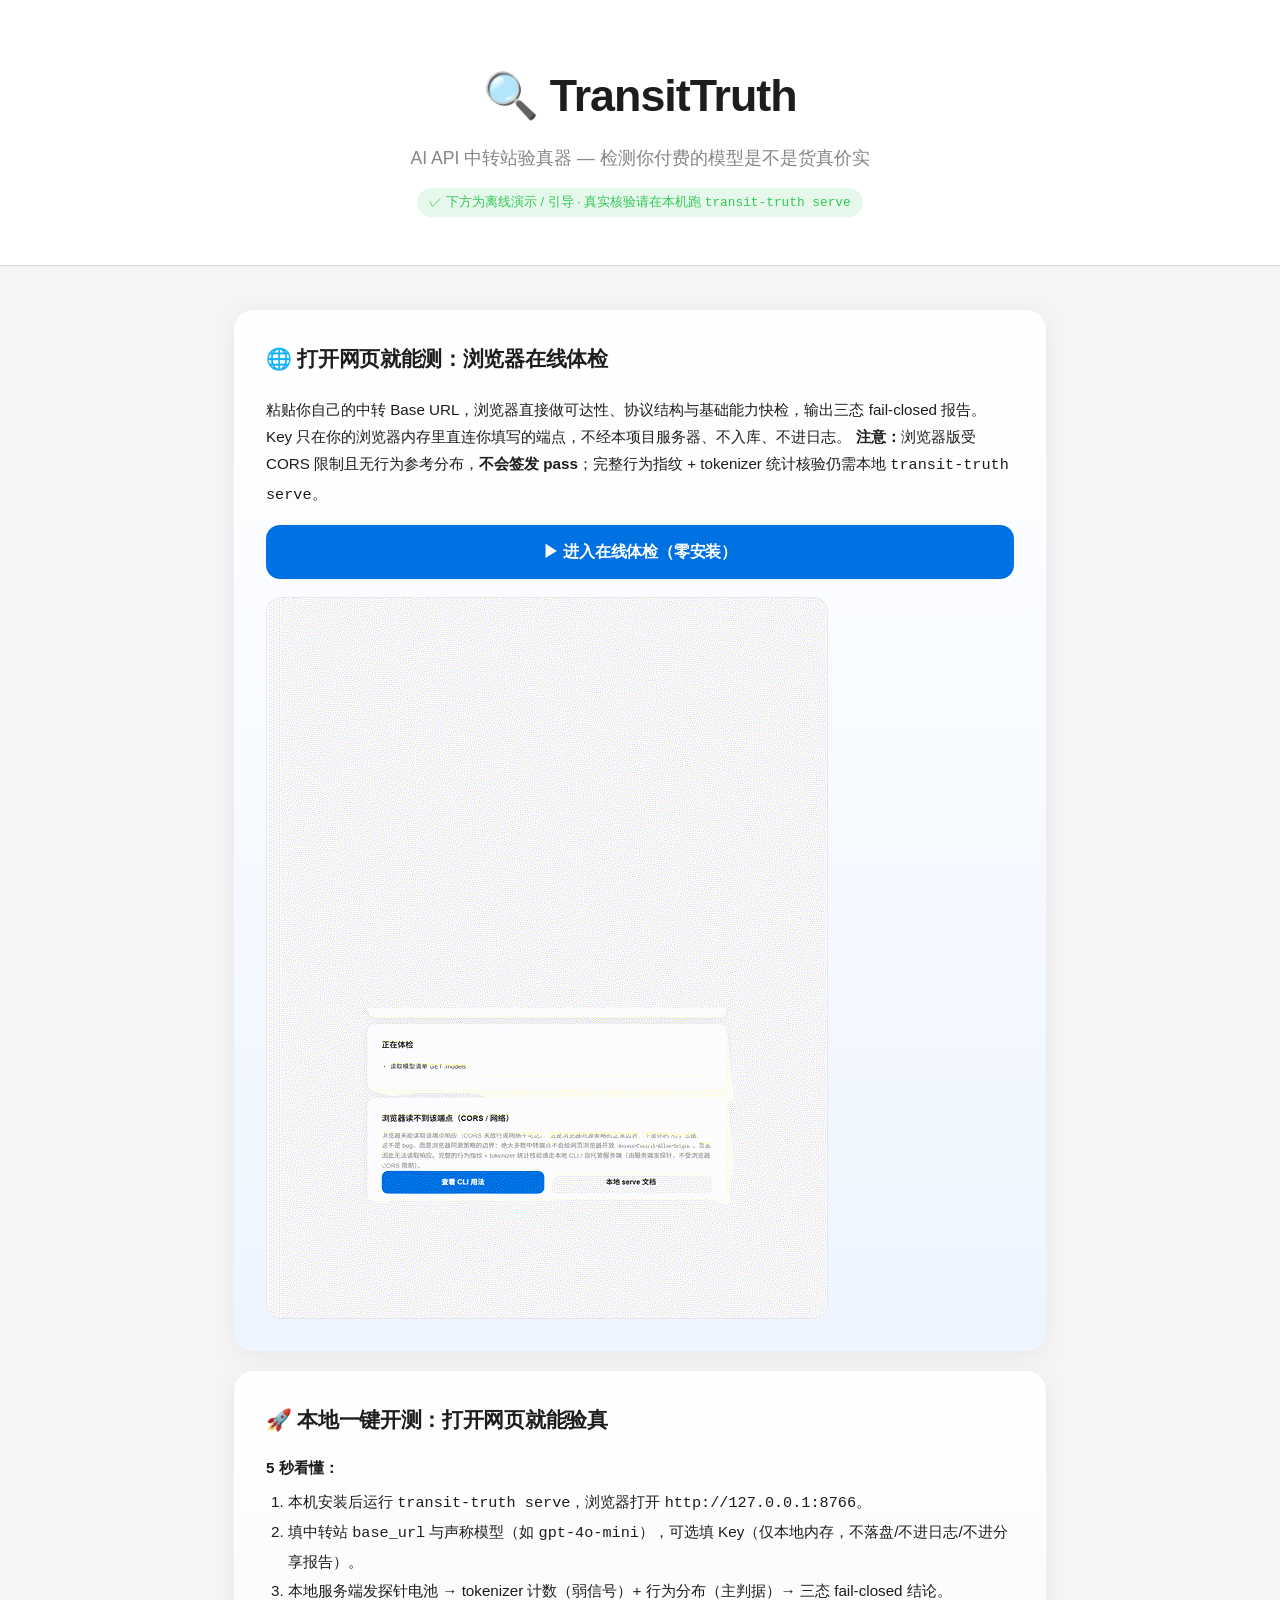
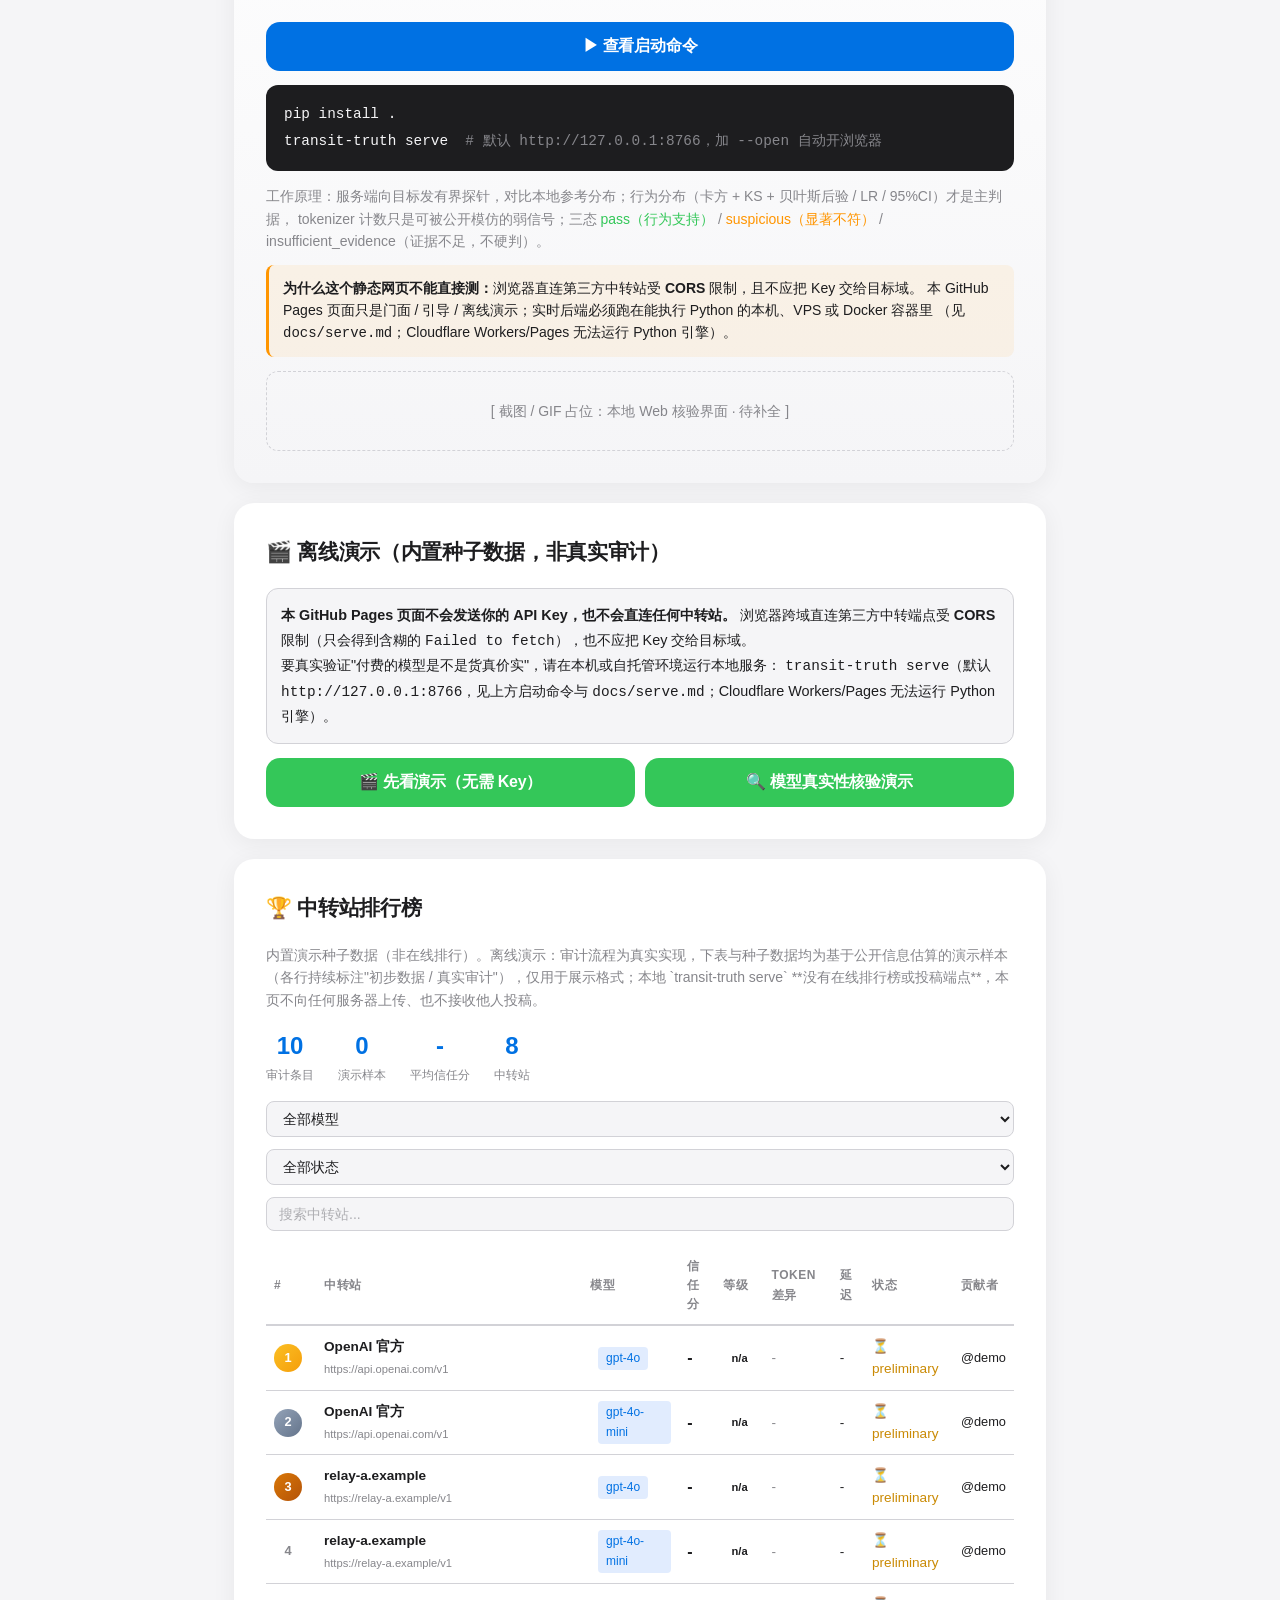
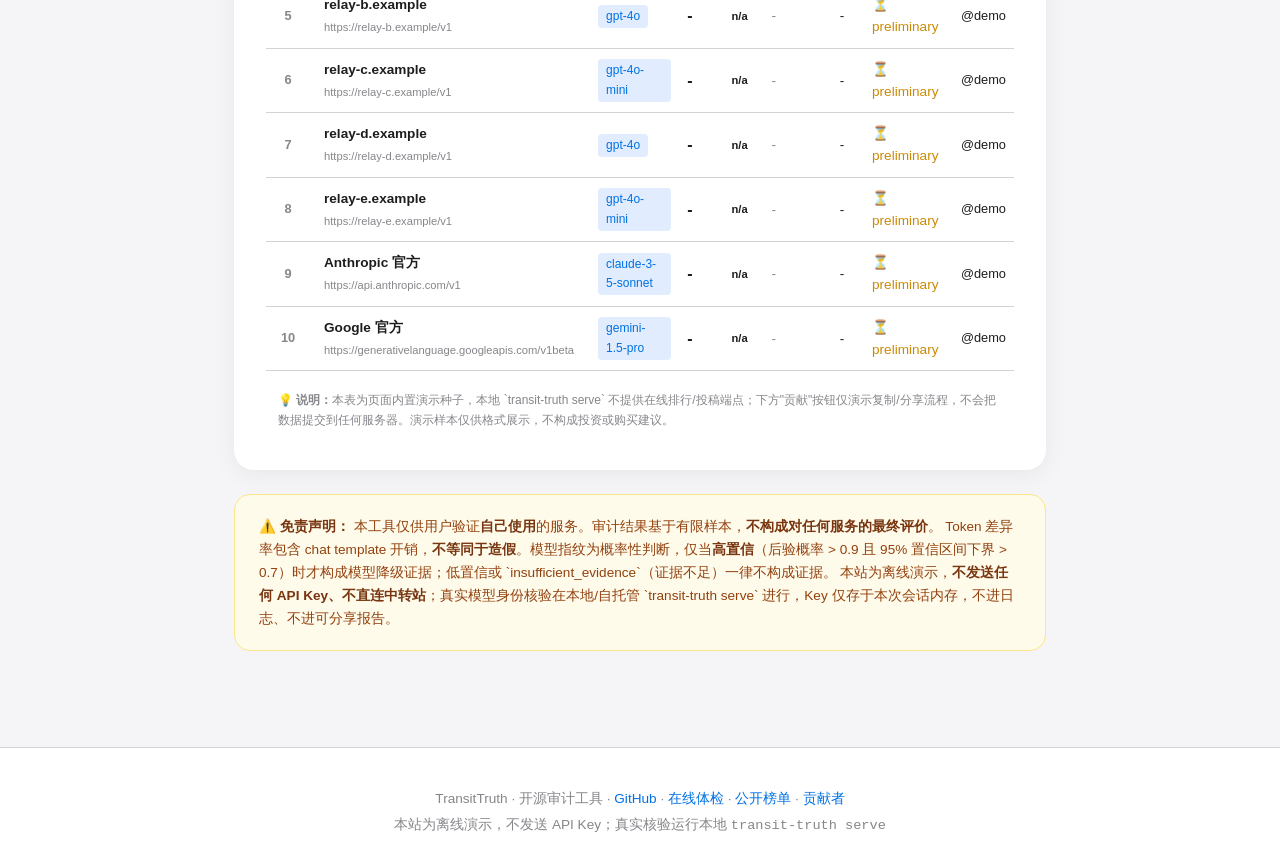
==== commit c83b96db: "fix: close the public-path holes found by the second review * leaderboard parser: strip issue-form c" ====
--- a/index.html
+++ b/index.html
@@ -700,7 +700,7 @@
 </div>
 
 <footer>
-  <p>TransitTruth · 开源审计工具 · <a href="https://github.com/dafahaha/transit-truth" target="_blank">GitHub</a></p>
+  <p>TransitTruth · 开源审计工具 · <a href="https://github.com/dafahaha/transit-truth" target="_blank">GitHub</a> · <a href="docs/online/index.html">在线体检</a> · <a href="docs/ranking.html">公开榜单</a> · <a href="docs/contributors.html">贡献者</a></p>
   <p style="margin-top:4px;">本站为离线演示，不发送 API Key；真实核验运行本地 <code>transit-truth serve</code></p>
 </footer>
 
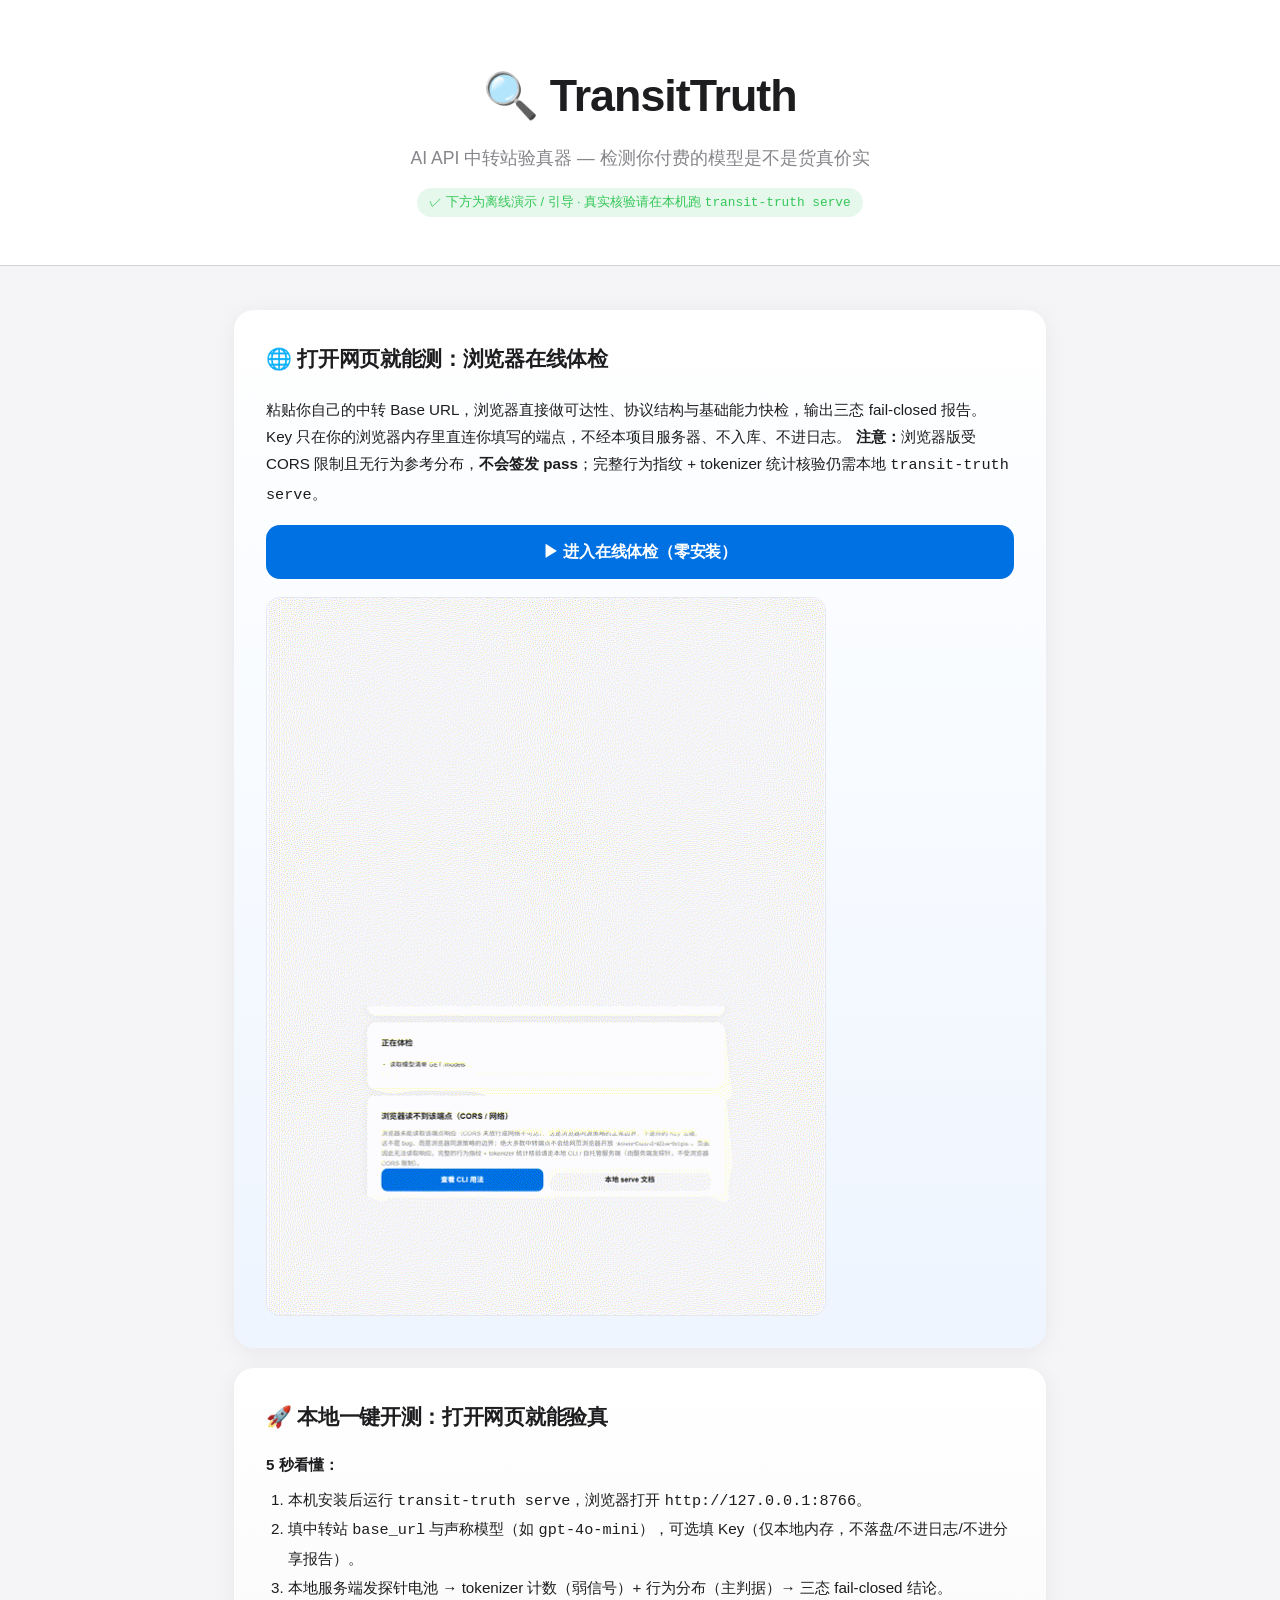
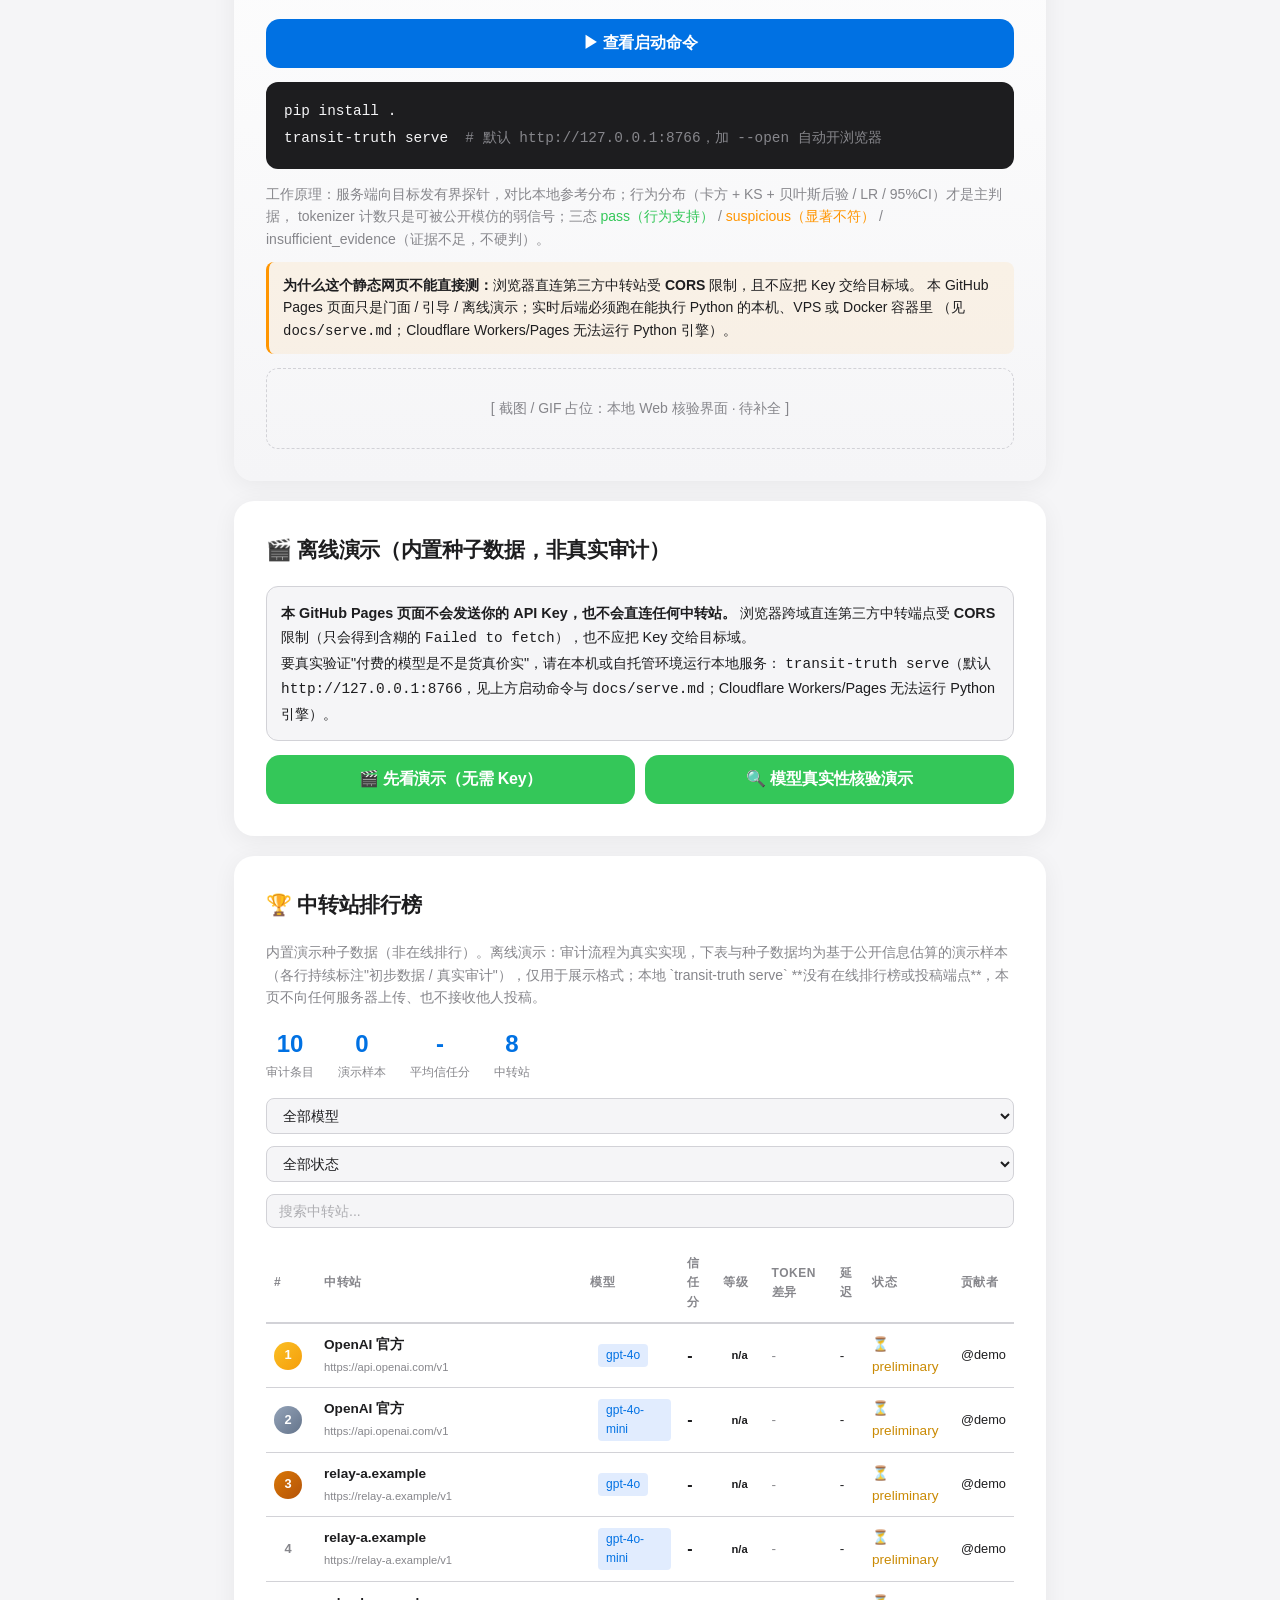
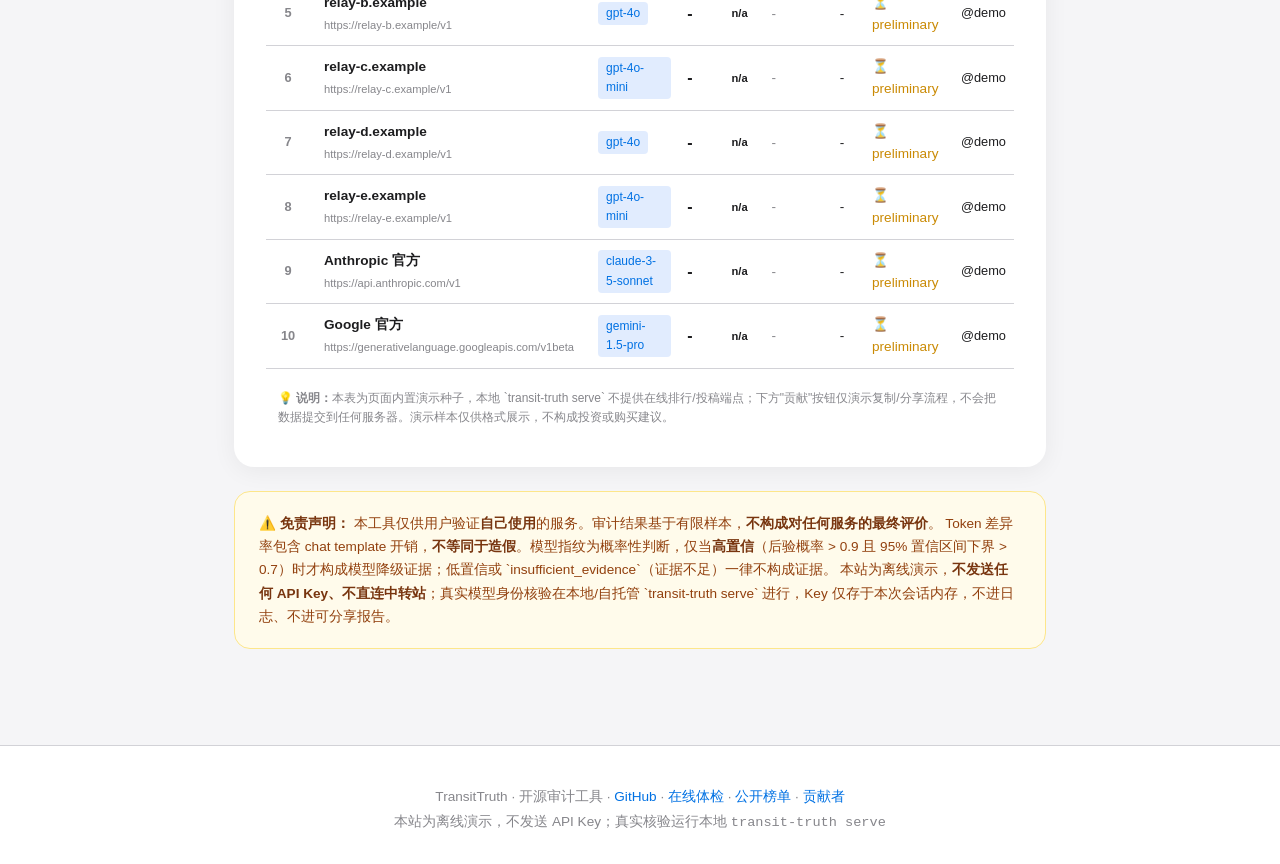
==== commit cfa9f931: "fix: stop snapshot churn, finish parser parity, polish stranger surface - only rewrite audit_results" ====
--- a/index.html
+++ b/index.html
@@ -534,7 +534,8 @@
       <a class="btn" href="docs/online/index.html" style="text-decoration:none;">▶ 进入在线体检（零安装）</a>
     </div>
     <img src="docs/assets/online/online-demo.gif" alt="在线体检演示：粘贴地址、查看三态报告、展开原始证据（本地 mock 录制）"
-         style="max-width:100%;border-radius:14px;margin-top:18px;border:1px solid #e5e7eb;display:block;">
+         width="560" height="720" loading="lazy" decoding="async"
+         style="max-width:100%;height:auto;border-radius:14px;margin-top:18px;border:1px solid #e5e7eb;display:block;">
   </div>
 
   <!-- v0.5.0 本地 Web 门面：5 秒看懂 + CTA + 诚实 CORS 边界 -->
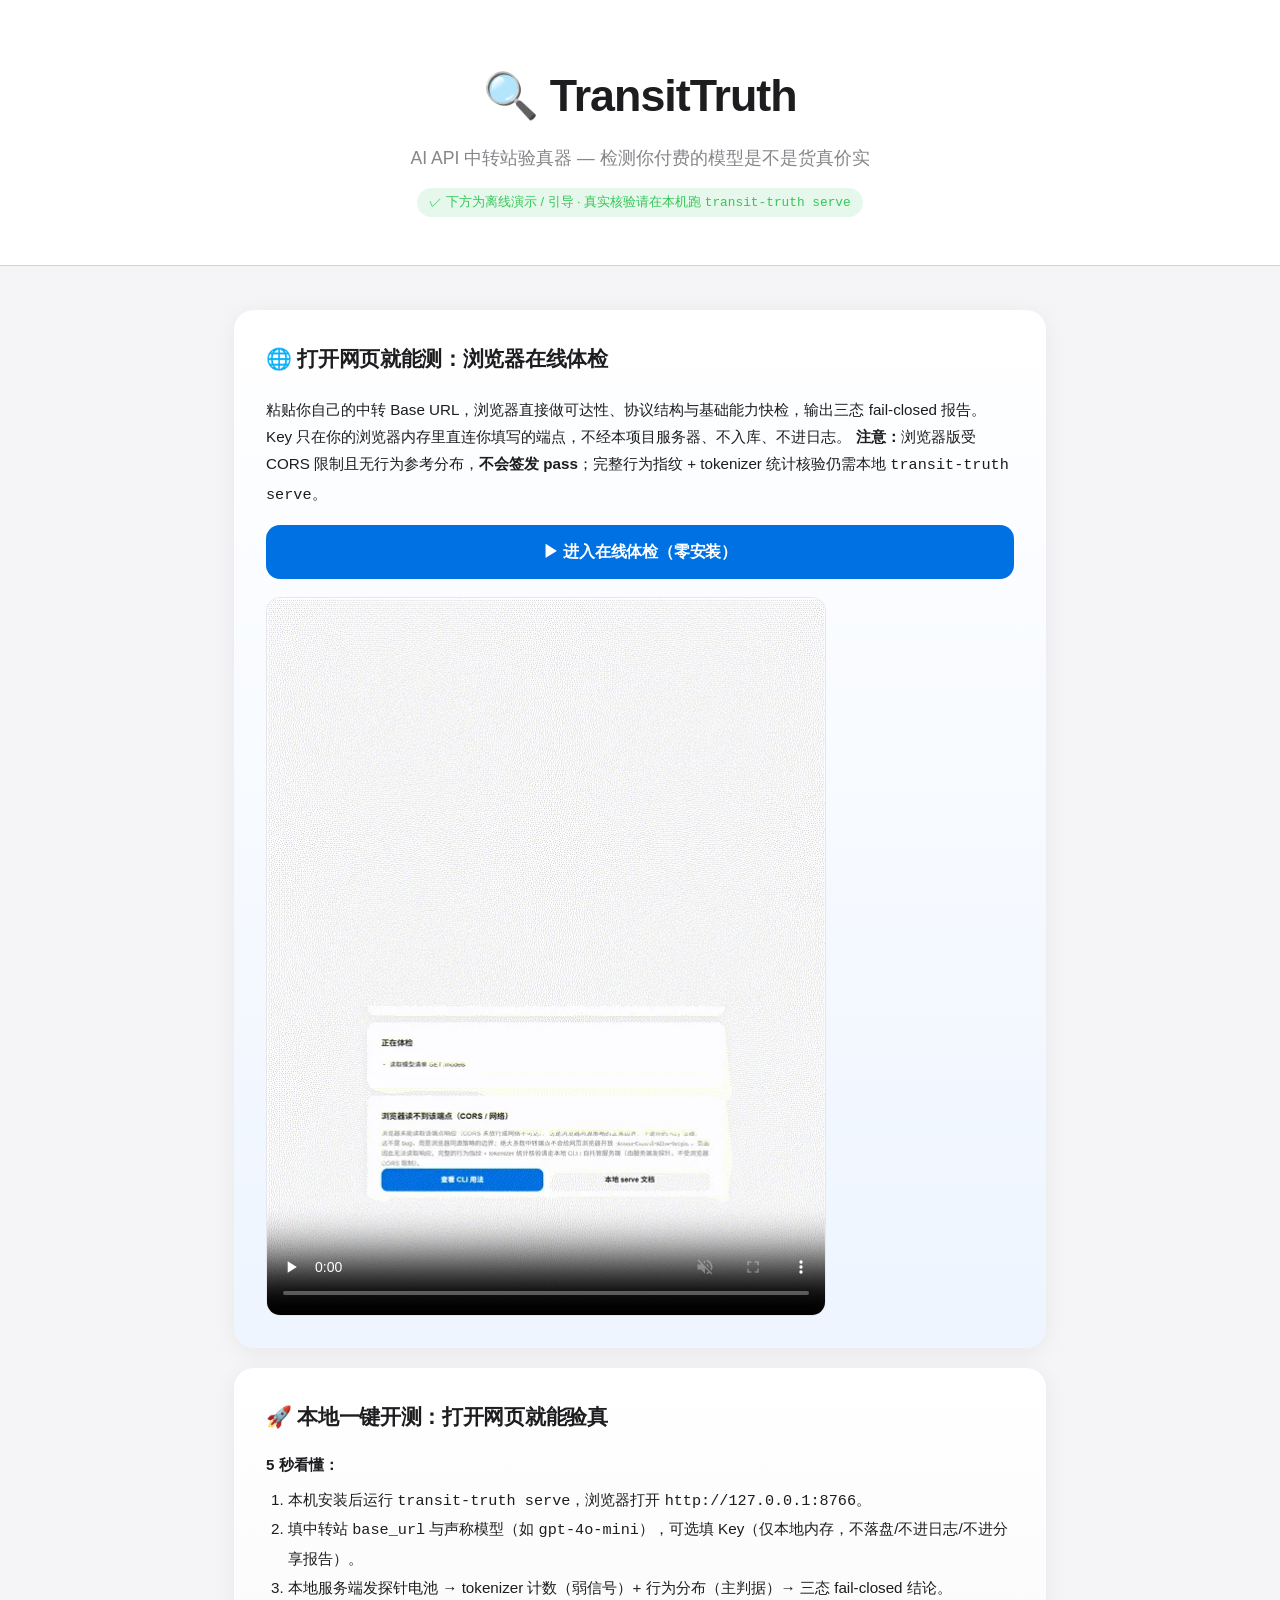
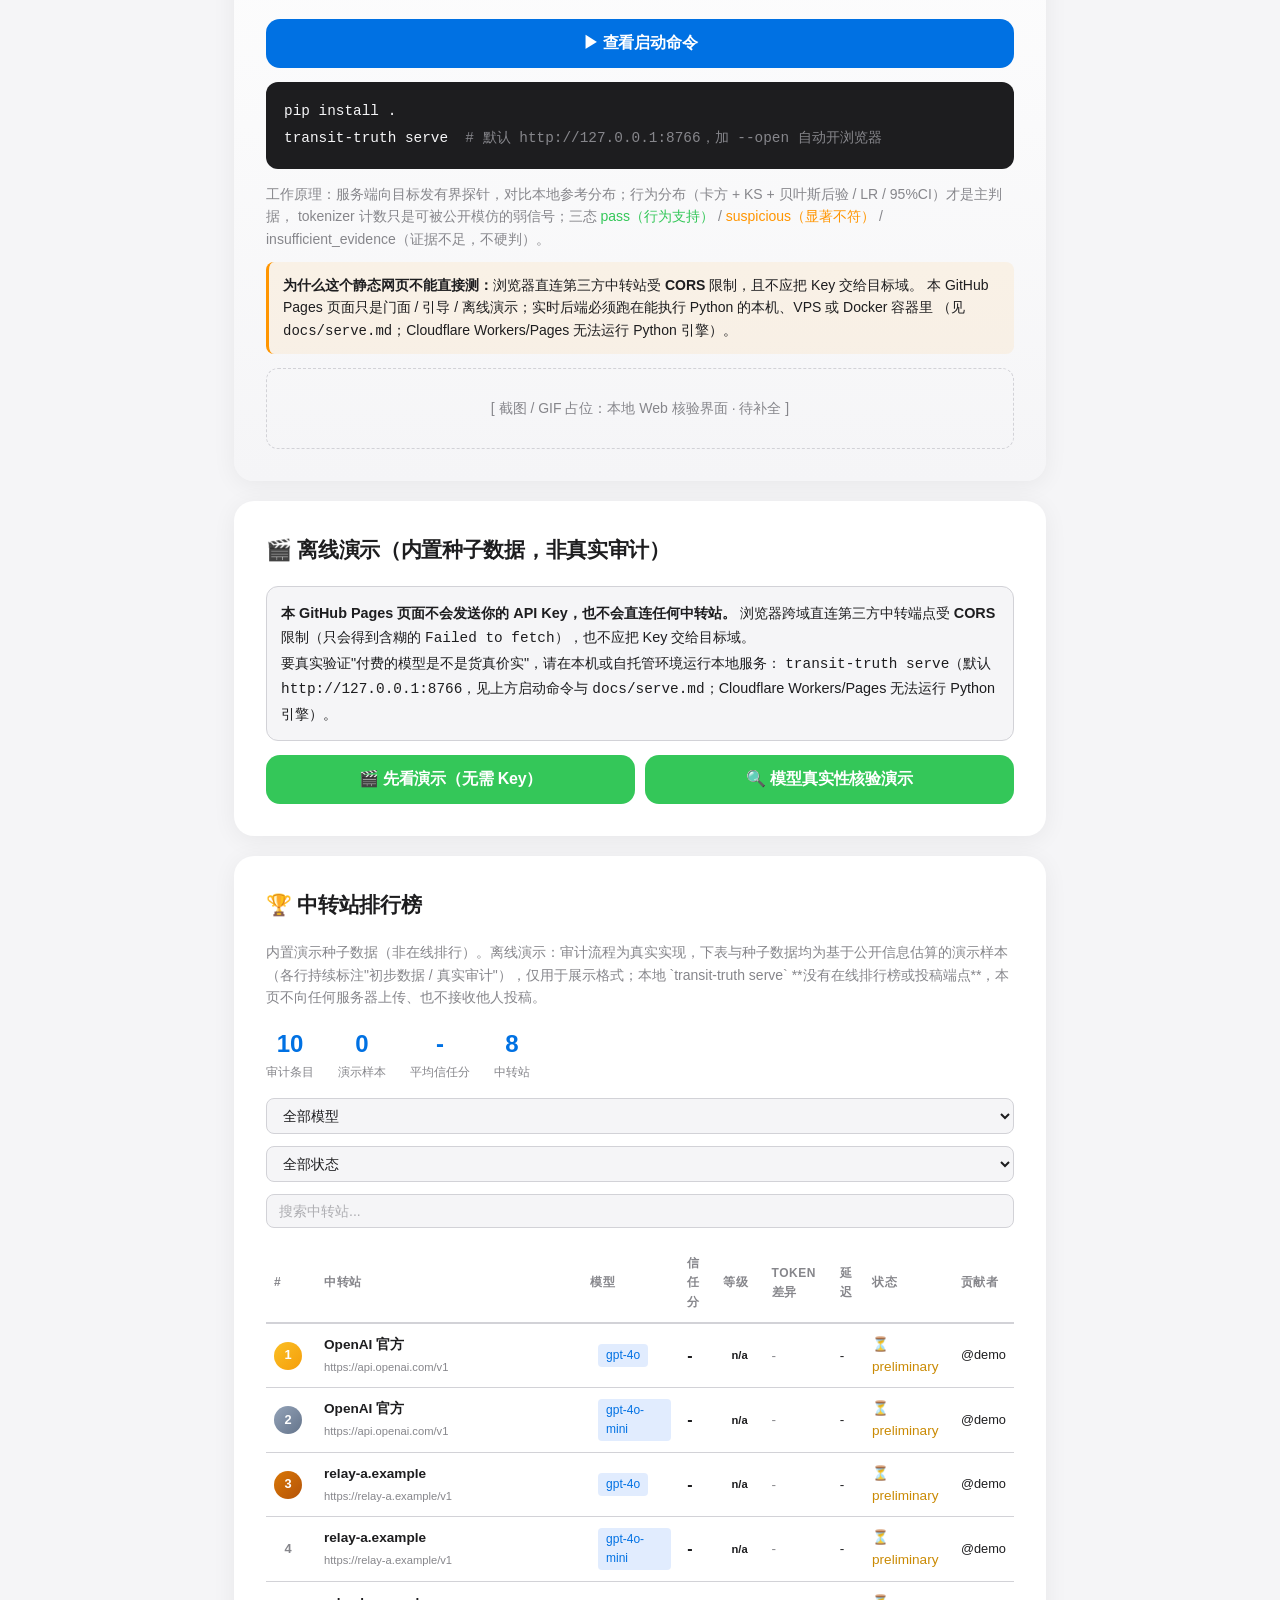
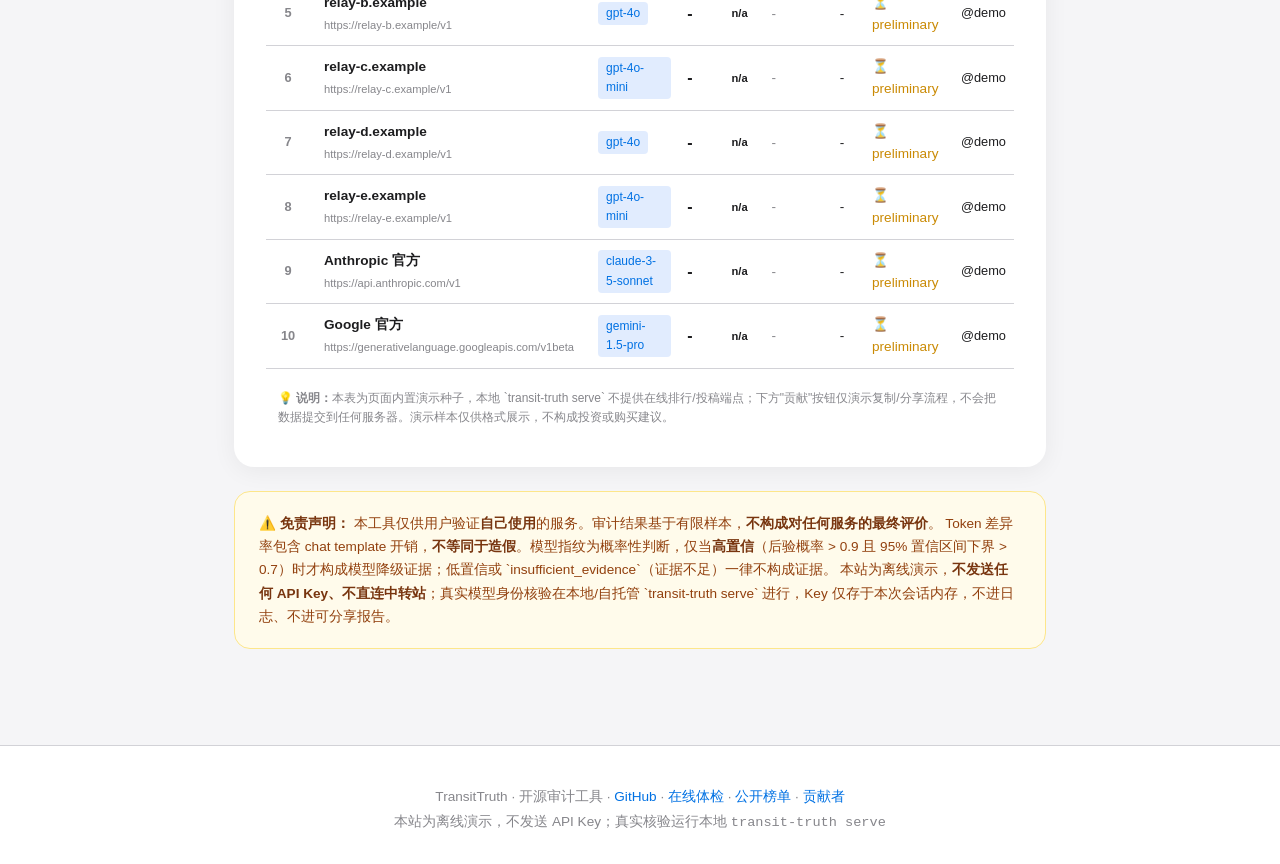
==== commit 5ef1ee1c: "fix: harden submitter feedback and shrink the demo payload" ====
--- a/index.html
+++ b/index.html
@@ -533,9 +533,13 @@
     <div class="btn-row" style="margin-top:16px;">
       <a class="btn" href="docs/online/index.html" style="text-decoration:none;">▶ 进入在线体检（零安装）</a>
     </div>
-    <img src="docs/assets/online/online-demo.gif" alt="在线体检演示：粘贴地址、查看三态报告、展开原始证据（本地 mock 录制）"
-         width="560" height="720" loading="lazy" decoding="async"
-         style="max-width:100%;height:auto;border-radius:14px;margin-top:18px;border:1px solid #e5e7eb;display:block;">
+    <video controls muted loop playsinline preload="none"
+           poster="docs/assets/online/online-demo-poster.webp"
+           width="560" height="720" aria-label="在线体检演示：粘贴地址、查看三态报告、展开原始证据（本地 mock 录制）"
+           style="max-width:100%;height:auto;border-radius:14px;margin-top:18px;border:1px solid #e5e7eb;display:block;background:#f5f5f7;">
+      <source src="docs/assets/online/online-demo.mp4" type="video/mp4">
+      你的浏览器不支持内嵌视频；<a href="docs/assets/online/online-demo.gif">查看 GIF 版</a>。
+    </video>
   </div>
 
   <!-- v0.5.0 本地 Web 门面：5 秒看懂 + CTA + 诚实 CORS 边界 -->
